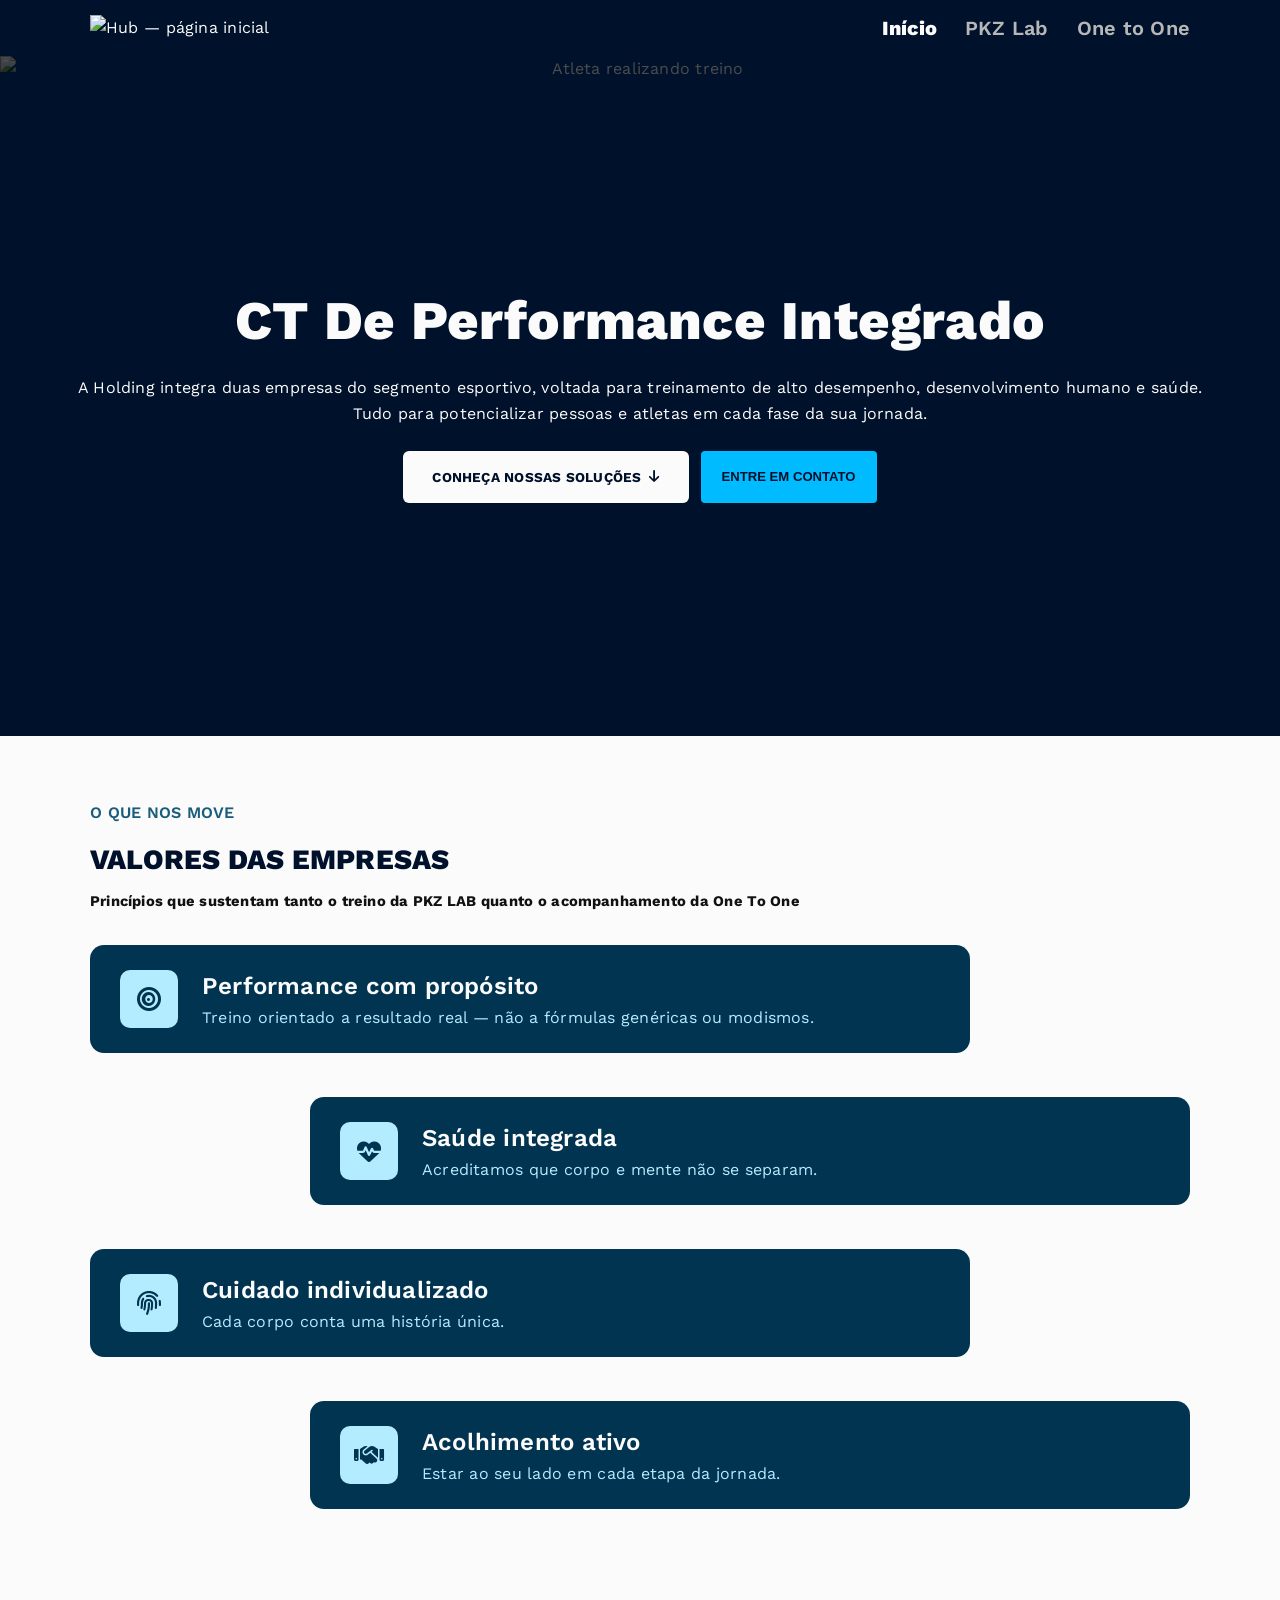
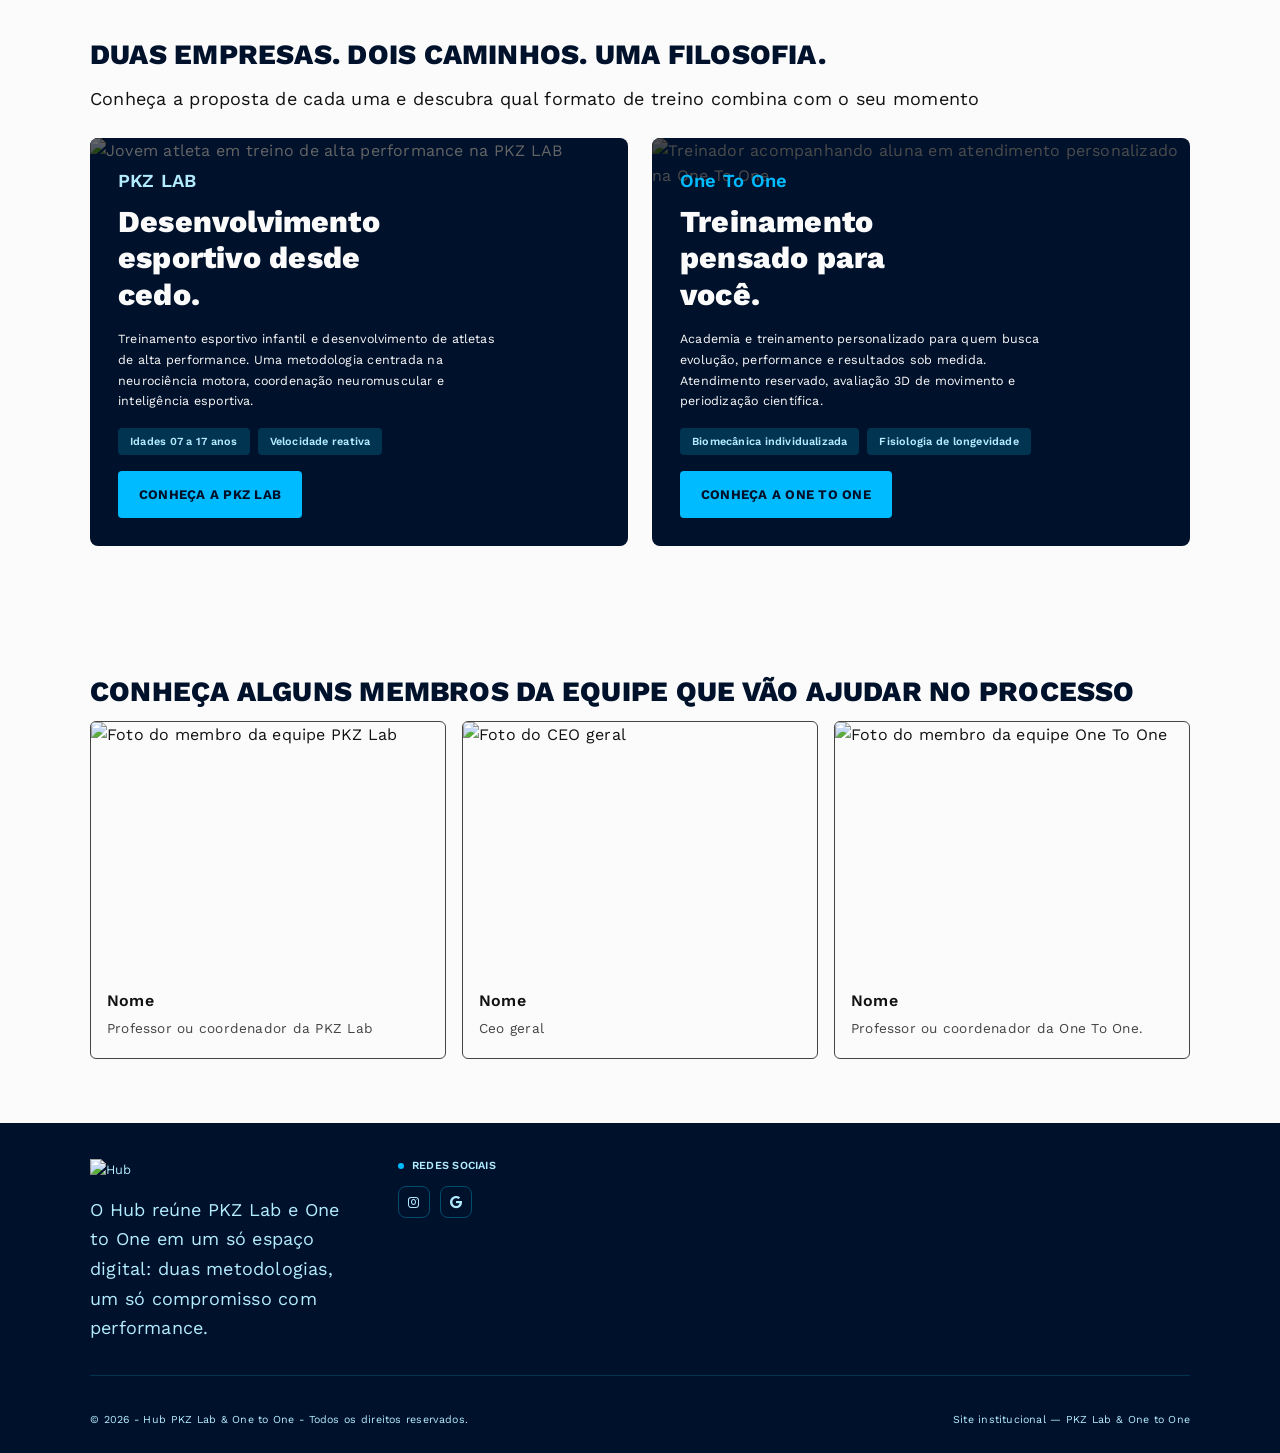
==== index.html @ b236aa1d "feat: adiciona animação nos cards do index.html" ====
<!doctype html>
<html lang="pt-BR">
  <head>
    <meta charset="UTF-8" />
    <meta name="viewport" content="width=device-width, initial-scale=1.0" />
    <title>Inicio | Hub PKZ Lab e One To One</title>
    <link
      rel="stylesheet"
      href="https://cdnjs.cloudflare.com/ajax/libs/font-awesome/6.5.1/css/all.min.css"
      crossorigin="anonymous"
      referrerpolicy="no-referrer"
    />
    <link rel="preconnect" href="https://fonts.googleapis.com" />
    <link rel="preconnect" href="https://fonts.gstatic.com" crossorigin />
    <link
      href="https://fonts.googleapis.com/css2?family=DM+Sans:wght@400;500;700&family=Oswald:wght@500&family=Work+Sans:wght@400;500;600;800&display=swap"
      rel="stylesheet"
    />
    <link rel="stylesheet" href="styles.css" />
    <script src="script.js" defer></script>
  </head>
  <body>
    <!-- Header da página inicial -->
    <header class="header__hub">
      <a href="index.html" class="header__logo">
        <img src="https://placehold.co/140x40" alt="Hub — página inicial" />
      </a>
      <nav aria-label="Principal">
        <ul class="menu">
          <li><a href="index.html" aria-current="page">Início</a></li>
          <li><a href="pkz-lab.html">PKZ Lab</a></li>
          <li><a href="one-to-one.html">One to One</a></li>
        </ul>
      </nav>
    </header>

    <!-- Main -->

    <main>
      <!-- Hero section -->

      <section id="hero" class="hero" aria-labelledby="titulo-hero">
        <img
          class="hero__imagem"
          src="https://placehold.co/1465x640"
          alt="Atleta realizando treino"
        />

        <div class="hero__conteudo">
          <h1 id="titulo-hero">CT de Performance Integrado</h1>
          <p class="hero__texto">
            A Holding integra duas empresas do segmento esportivo, voltada para
            treinamento de alto desempenho, desenvolvimento humano e saúde.
            <br />
            Tudo para potencializar pessoas e atletas em cada fase da sua
            jornada.
          </p>

          <p class="hero__acoes">
            <a href="#empresas" class="btn btn--primario"
              >Conheça nossas soluções
              <i class="fa fa-arrow-down" aria-hidden="true"></i
            ></a>
            <button
              type="button"
              class="btn btn--ciano"
              data-modal-abrir="modal-escolha-empresa"
              aria-haspopup="dialog"
            >
              Entre em contato
            </button>
          </p>
        </div>
      </section>

      <!-- Seção valores -->

      <section class="secao valores" aria-labelledby="titulo-valores">
        <div class="cabecalho">
          <span class="kicker">O que nos move</span>
          <div>
            <h2 id="titulo-valores">Valores das empresas</h2>
            <p class="secao__texto">
              Princípios que sustentam tanto o treino da PKZ LAB quanto o
              acompanhamento da One To One
            </p>
          </div>
        </div>
        <ul class="valores__lista">
          <li>
            <article class="card-caracteristica valor--esquerda">
              <div class="descricao-caracteristica">
                <h3>Performance com propósito</h3>
                <span>
                  Treino orientado a resultado real — não a fórmulas genéricas
                  ou modismos.
                </span>
              </div>
              <div
                class="conteiner-img-icone-caracteristica"
                aria-hidden="true"
              >
                <i class="fa fa-bullseye" aria-hidden="true"></i>
              </div>
            </article>
          </li>
          <li>
            <article class="card-caracteristica valor--direita">
              <div class="descricao-caracteristica">
                <h3>Saúde integrada</h3>
                <span>Acreditamos que corpo e mente não se separam.</span>
              </div>
              <div
                class="conteiner-img-icone-caracteristica"
                aria-hidden="true"
              >
                <i class="fa fa-heartbeat" aria-hidden="true"></i>
              </div>
            </article>
          </li>
          <li>
            <article class="card-caracteristica valor--esquerda">
              <div class="descricao-caracteristica">
                <h3>Cuidado individualizado</h3>
                <span>Cada corpo conta uma história única.</span>
              </div>
              <div
                class="conteiner-img-icone-caracteristica"
                aria-hidden="true"
              >
                <i class="fas fa-fingerprint" aria-hidden="true"></i>
              </div>
            </article>
          </li>
          <li>
            <article class="card-caracteristica valor--direita">
              <div class="descricao-caracteristica">
                <h3>Acolhimento ativo</h3>
                <span>Estar ao seu lado em cada etapa da jornada.</span>
              </div>
              <div
                class="conteiner-img-icone-caracteristica"
                aria-hidden="true"
              >
                <i class="fas fa-handshake" aria-hidden="true"></i>
              </div>
            </article>
          </li>
        </ul>
      </section>

      <!-- Section com os cards das empresas -->

      <section
        id="empresas"
        class="secao empresas"
        aria-labelledby="titulo-empresas"
      >
        <div class="secao__cabecalho empresas__cabecalho">
          <h2 id="titulo-empresas">
            Duas empresas. Dois caminhos. Uma filosofia.
          </h2>
          <p>
            Conheça a proposta de cada uma e descubra qual formato de treino
            combina com o seu momento
          </p>
        </div>

        <article class="empresa empresa--pkz" aria-labelledby="titulo-pkz">
          <img
            class="empresa__imagem"
            src="https://placehold.co/560x400"
            alt="Jovem atleta em treino de alta performance na PKZ LAB"
          />
          <div class="empresa__conteudo">
            <div class="empresa__titulo">
              <p class="empresa__marca">PKZ LAB</p>
              <h3 id="titulo-pkz">Desenvolvimento esportivo desde cedo.</h3>
            </div>
            <p class="empresa__descricao">
              Treinamento esportivo infantil e desenvolvimento de atletas de
              alta performance. Uma metodologia centrada na neurociência motora,
              coordenação neuromuscular e inteligência esportiva.
            </p>
            <ul class="tags" aria-label="Destaques da PKZ LAB">
              <li>Idades 07 a 17 anos</li>
              <li>Velocidade reativa</li>
            </ul>
            <a href="pkz-lab.html" class="btn btn--ciano">Conheça a PKZ LAB</a>
          </div>
        </article>

        <article class="empresa empresa--one" aria-labelledby="titulo-one">
          <img
            class="empresa__imagem"
            src="https://placehold.co/560x400"
            alt="Treinador acompanhando aluna em atendimento personalizado na One To One"
          />
          <div class="empresa__conteudo">
            <div class="empresa__titulo">
              <p class="empresa__marca">One To One</p>
              <h3 id="titulo-one">Treinamento pensado para você.</h3>
            </div>
            <p class="empresa__descricao">
              Academia e treinamento personalizado para quem busca evolução,
              performance e resultados sob medida. Atendimento reservado,
              avaliação 3D de movimento e periodização científica.
            </p>
            <ul class="tags" aria-label="Destaques da One To One">
              <li>Biomecânica individualizada</li>
              <li>Fisiologia de longevidade</li>
            </ul>
            <a href="one-to-one.html" class="btn btn--ciano"
              >Conheça a One To One</a
            >
          </div>
        </article>
      </section>

      <!-- Section com as fotos e pequenas informações sobre a equipe -->

      <section class="secao equipe" aria-labelledby="titulo-equipe">
        <div class="secao__cabecalho">
          <h2 id="titulo-equipe">
            Conheça alguns membros da equipe que vão ajudar no processo
          </h2>
        </div>

        <ul class="equipe__lista">
          <li>
            <article class="membro">
              <figure>
                <img
                  src="https://placehold.co/300x400"
                  alt="Foto do membro da equipe PKZ Lab"
                />
              </figure>
              <h3>Nome</h3>
              <p>Professor ou coordenador da PKZ Lab</p>
            </article>
          </li>
          <li>
            <article class="membro">
              <figure>
                <img
                  src="https://placehold.co/300x400"
                  alt="Foto do CEO geral"
                />
              </figure>
              <h3>Nome</h3>
              <p>Ceo geral</p>
            </article>
          </li>
          <li>
            <article class="membro">
              <figure>
                <img
                  src="https://placehold.co/300x400"
                  alt="Foto do membro da equipe One To One"
                />
              </figure>
              <h3>Nome</h3>
              <p>Professor ou coordenador da One To One.</p>
            </article>
          </li>
        </ul>
      </section>
    </main>

    <!-- Footer -->

    <footer class="footer">
      <section class="footer__marca">
        <img src="https://placehold.co/80x28" alt="Hub" />
        <p>
          O Hub reúne PKZ Lab e One to One em um só espaço digital: duas
          metodologias, um só compromisso com performance.
        </p>
      </section>

      <section class="footer__redes" aria-labelledby="titulo-redes">
        <h2 id="titulo-redes">Redes sociais</h2>
        <ul>
          <li>
            <a
              href="https://instagram.com/"
              target="_blank"
              rel="noopener noreferrer"
              class="btn-rede"
            >
              <i class="fa-brands fa-instagram"> </i>
            </a>
          </li>
          <li>
            <a href="mailto:contato@exemplo.com" class="btn-rede">
              <i class="fa-brands fa-google"> </i>
            </a>
          </li>
        </ul>
      </section>

      <hr class="footer__linha" />

      <p class="footer__copy">
        <small
          >&copy; 2026 - Hub PKZ Lab &amp; One to One - Todos os direitos
          reservados.</small
        >
      </p>
      <p class="footer__tag">
        <small>Site institucional — PKZ Lab &amp; One to One</small>
      </p>
    </footer>
    <!-- Modal das empresas -->
    <dialog
      id="modal-escolha-empresa"
      class="modal modal--escolha-empresa"
      aria-labelledby="modal-escolha-empresa-titulo"
    >
      <div class="modal__caixa">
        <button
          type="button"
          class="modal__fechar"
          aria-label="Fechar"
          data-modal-fechar
        >
          <i class="fa fa-xmark" aria-hidden="true"></i>
        </button>

        <div class="modal__cabecalho">
          <h2 id="modal-escolha-empresa-titulo">Com quem você quer falar?</h2>
          <p>Escolha a empresa para continuar o atendimento.</p>
        </div>

        <ul class="escolha-empresa">
          <li>
            <a
              class="escolha-empresa__card escolha-empresa__card--pkz"
              href="contato-pkz.html"
            >
              <h3 class="escolha-empresa__nome">PKZ LAB</h3>
              <p class="escolha-empresa__descricao">
                Treinamento esportivo infantil e de atletas de alta performance.
              </p>
              <span class="escolha-empresa__cta">
                Falar com a PKZ LAB
                <i class="fa fa-arrow-right" aria-hidden="true"></i>
              </span>
            </a>
          </li>

          <li>
            <a
              class="escolha-empresa__card escolha-empresa__card--one"
              href="contato-one-to-one.html"
            >
              <h3 class="escolha-empresa__nome">One To One</h3>
              <p class="escolha-empresa__descricao">
                Treinamento personalizado, com atendimento reservado e sob
                medida.
              </p>
              <span class="escolha-empresa__cta">
                Falar com a One To One
                <i class="fa fa-arrow-right" aria-hidden="true"></i>
              </span>
            </a>
          </li>
        </ul>
      </div>
    </dialog>
  </body>
</html>
---- styles.css ----
/* CSS Global */
* {
  margin: 0;
  padding: 0;
  box-sizing: border-box;
}

:root {
  --cor-azul-100: #b3ecff;
  --cor-azul-500: #00bbff;
  --cor-azul-700: #014b6e;
  --cor-azul-800: #013451;
  --cor-azul-900: #00112b;
  --cor-cinza-100: #fbfbfb;
}

html,
body {
  min-height: 100vh;
  background-color: var(--cor-cinza-100);
}

body {
  font-family: "Work Sans", sans-serif;
  color: #111;
  line-height: 1.6;
  letter-spacing: 0.012em;
  word-spacing: 0.016em;
}

main {
  flex: 1;
}
/* Tipografia Responsiva */

h1 {
  font-size: clamp(2rem, 1rem + 3vw, 3.5rem);
  font-weight: 800;
  line-height: 1.15;
}

h2 {
  font-size: clamp(1.5rem, 0.75rem + 2vw, 2.25rem);
  font-weight: 700;
  line-height: 1.25;
}

h3 {
  font-size: clamp(1.25rem, 0.8rem + 1.2vw, 1.5rem);
  font-weight: 600;
}

p {
  font-size: clamp(1rem, 0.85rem + 0.5vw, 1.125rem);
  line-height: 1.65;
}

span {
  font-size: clamp(0.875rem, 0.75rem + 0.5vw, 1rem);
}

ul {
  list-style: none;
}

img {
  display: block;
  max-width: 100%;
}

a {
  color: inherit;
  text-decoration: none;
}

header {
  background-color: var(--cor-cinza-100);
  position: sticky;
  top: 0;
  z-index: 10;
  display: flex;
  justify-content: space-between;
  align-items: center;
  padding: 24px 64px;
}

header ul {
  display: flex;
  justify-content: space-between;
  gap: 1rem;
}

li {
  list-style: none;
  text-decoration: none;
}

header a {
  text-decoration: none;
  color: var(--cor-cinza-100);
}

.footer {
  display: flex;
  flex-wrap: wrap;
  justify-content: space-between;
  gap: 32px 48px;
  padding-top: 36px;
  padding-bottom: 24px;
  background: var(--cor-azul-900);
  color: var(--cor-azul-100);
  font-size: 0.8rem;
}

.footer__marca {
  width: 260px;
  line-height: 1.7;
}

.footer__marca img {
  margin-bottom: 14px;
}

.footer__redes {
  flex: 1;
}

.footer__redes h2 {
  margin-bottom: 14px;
  font-weight: 600;
  font-size: 0.68rem;
  text-transform: uppercase;
}

.footer__redes h2::before {
  content: "";
  display: inline-block;
  width: 6px;
  height: 6px;
  border-radius: 50%;
  background-color: var(--cor-azul-500);
  margin-right: 8px;
  vertical-align: middle;
}

.footer__redes ul {
  display: flex;
  gap: 10px;
}

.btn-rede {
  display: flex;
  align-items: center;
  justify-content: center;
  width: 32px;
  height: 32px;
  border: 1px solid var(--cor-azul-700);
  border-radius: 8px;
  color: var(--cor-azul-100);
  transition: all 0.3s ease-in-out;
}

.btn-rede:hover {
  color: var(--cor-cinza-100);
  background-color: rgba(255, 255, 255, 0.1);
}

.footer__linha {
  width: 100%;
  border: 0;
  border-top: 1px solid var(--cor-azul-800);
}

.footer__copy,
.footer__tag {
  font-size: 0.8rem;
}

/*------------------------------------------
Index.html
--------------------------------------------*/

.secao,
.header__hub,
.footer {
  padding-left: max(64px, calc((100% - 1100px) / 2));
  padding-right: max(64px, calc((100% - 1100px) / 2));
}

.secao {
  padding-top: 64px;
  padding-bottom: 64px;
}

.btn {
  display: inline-flex;
  align-items: center;
  align-content: center;
  gap: 8px;
  padding: 14px 28px;
  border: 1px solid transparent;
  border-radius: 6px;
  font-weight: 700;
  font-size: 0.85rem;
  text-transform: uppercase;
}

.btn:hover {
  opacity: 0.85;
}

.btn--primario {
  background: var(--cor-cinza-100);
  color: var(--cor-azul-900);
}

.btn--contorno {
  padding: 13px 20px;
  border-color: var(--cor-azul-700);
  background: var(--cor-azul-800);
  color: var(--cor-azul-100);
  font-size: 0.7rem;
}

.btn--ciano {
  padding: 12px 20px;
  border-radius: 4px;
  background: var(--cor-azul-500);
  color: var(--cor-azul-900);
  font-size: 0.82rem;
}

.header__hub {
  padding-top: 12px;
  padding-bottom: 12px;
  background: var(--cor-azul-900);
  color: var(--cor-cinza-100);
}

.menu {
  gap: 28px;
}

.menu a {
  font-weight: 600;
  font-size: 1.25rem;
  color: #b7b7b7;
}

.menu a:hover,
.menu a[aria-current="page"] {
  color: var(--cor-cinza-100);
}

.menu a[aria-current="page"] {
  font-weight: 800;
}

.hero {
  position: relative;
  display: flex;
  align-items: center;
  justify-content: center;
  min-height: 680px;
  padding: 64px 24px;
  background: var(--cor-azul-900);
  color: var(--cor-cinza-100);
  text-align: center;
}

.hero__imagem {
  position: absolute;
  top: 0;
  left: 0;
  width: 100%;
  height: 100%;
  object-fit: cover;
  filter: brightness(0.3);
}

.hero__conteudo {
  position: relative;
  display: flex;
  flex-direction: column;
  align-items: center;
  gap: 24px;
}

.hero__conteudo h1 {
  text-transform: capitalize;
}

.hero__texto {
  font-size: 1rem;
  line-height: 1.6;
}

.hero__acoes {
  display: flex;
  flex-wrap: wrap;
  justify-content: center;
  gap: 12px;
}

.secao__eyebrow {
  margin-bottom: 8px;
  font-weight: 700;
  font-size: 0.85rem;
  text-transform: uppercase;
  color: var(--cor-azul-700);
}

.secao h2 {
  margin-bottom: 12px;
  font-weight: 800;
  font-size: 1.75rem;
  line-height: 1.25;
  text-transform: uppercase;
  color: var(--cor-azul-900);
}

.secao__texto {
  font-weight: 700;
  font-size: 0.92rem;
  margin-bottom: 2rem;
}

.valores__lista {
  display: flex;
  flex-direction: column;
  gap: 44px;
}

.valores__lista article {
  width: 80%;
  background: var(--cor-azul-800);
  color: var(--cor-cinza-100);
}

.valores {
  overflow-x: clip; /* evita rolagem horizontal enquanto os cards estão deslocados */
}

.valores__lista .card-caracteristica {
  transition:
    opacity 1.4s ease,
    transform 1.4s ease;
}

.valor--direita {
  margin-left: auto;
}

/* Estado inicial, adicionado pelo JS. Por padrão vem da esquerda */
.valor--oculto {
  opacity: 0;
  transform: translateX(-6rem);
}

/* Os cards da direita vêm da direita */
.valor--direita.valor--oculto {
  transform: translateX(6rem);
}

@media (prefers-reduced-motion: reduce) {
  .valores__lista .card-caracteristica {
    transition: none;
  }

  .valor--oculto,
  .valor--direita.valor--oculto {
    opacity: 1;
    transform: none;
  }
}

.empresas {
  display: grid;
  grid-template-columns: 1fr 1fr;
  gap: 24px;
}

.empresas__cabecalho {
  grid-column: 1 / 3;
  margin-bottom: 0;
}

.empresa {
  position: relative;
  display: flex;
  min-height: 380px;
  padding: 28px;
  border-radius: 8px;
  overflow: hidden;
  background: var(--cor-azul-900);
  color: var(--cor-cinza-100);
}

.empresa__imagem {
  position: absolute;
  top: 0;
  left: 0;
  width: 100%;
  height: 100%;
  object-fit: cover;
}

.empresa--pkz .empresa__imagem {
  filter: brightness(0.4);
}

.empresa--one .empresa__imagem {
  filter: brightness(0.3);
}

.empresa__conteudo {
  position: relative;
  display: flex;
  flex-direction: column;
  align-items: flex-start;
  gap: 16px;
  flex: 1;
}

.empresa__marca {
  margin-bottom: 8px;
  font-weight: 600;
  font-size: 1.15rem;
  color: var(--cor-azul-100);
}

.empresa--one .empresa__marca {
  color: var(--cor-azul-500);
}

.empresa h3 {
  max-width: 14ch;
  font-weight: 800;
  font-size: 1.9rem;
  line-height: 1.2;
}

.empresa__descricao {
  max-width: 48ch;
  margin-top: auto;
  font-size: 0.78rem;
  line-height: 1.65;
}

.tags {
  display: flex;
  flex-wrap: wrap;
  gap: 8px;
}

.tags li {
  padding: 5px 12px;
  border-radius: 4px;
  background: var(--cor-azul-800);
  font-weight: 600;
  font-size: 0.68rem;
  color: var(--cor-azul-100);
}

.equipe__lista {
  display: grid;
  grid-template-columns: 1fr 1fr 1fr;
  gap: 16px;
}

.membro {
  height: 100%;
  overflow: hidden;
  border: 1px solid #444;
  border-radius: 6px;
}

.membro img {
  width: 100%;
  aspect-ratio: 10 / 7;
  object-fit: cover;
}

.membro h3 {
  padding: 18px 16px 4px;
  font-size: 1rem;
}

.membro p {
  padding: 0 16px 18px;
  font-size: 0.85rem;
  color: #444;
}

/* Modal */

.modal {
  /* Centralização: o reset global (margin: 0) quebra o margin: auto nativo do dialog */
  position: fixed;
  inset: 0;
  margin: auto;

  width: min(720px, calc(100% - 2rem));
  max-height: calc(100dvh - 2rem);
  padding: 0;
  border: 0;
  border-radius: 16px;
  overflow-y: auto;
  background: var(--cor-cinza-100);
  color: #111;
}

.modal::backdrop {
  background: rgb(0 0 0 / 0.6);
  backdrop-filter: blur(2px);
}

.modal__caixa {
  position: relative;
  isolation: isolate;
  padding: 2rem;
}

.modal__fechar {
  position: absolute;
  z-index: 10;
  top: 1rem;
  right: 1rem;
  display: grid;
  place-items: center;
  width: 3rem;
  height: 3rem;
  border: 0;
  border-radius: 50%;
  background: #f0f0f0;
  color: #111;
  font-size: 1.5rem;
  cursor: pointer;
  transition: background-color 0.2s;
}

.modal__fechar:hover {
  background: #e0e0e0;
}

.modal__fechar:focus-visible {
  outline: 3px solid #00b8d4;
  outline-offset: 2px;
}

.modal__cabecalho {
  margin-bottom: 1.5rem;
  padding-right: 3.5rem;
}

.modal__cabecalho p {
  margin-top: 0.5rem;
}

body:has(dialog.modal[open]) {
  overflow: hidden;
}

/*
  MODAL: ESCOLHA DE EMPRESA 
 */

.modal--escolha-empresa {
  width: min(760px, calc(100% - 2rem));
  text-align: center;
}

.escolha-empresa {
  display: grid;
  grid-template-columns: repeat(2, 1fr);
  gap: 1rem;
  margin: 0;
  padding: 0;
  list-style: none;
}

.escolha-empresa__card {
  --escolha-empresa-cor: #00b8d4;

  display: flex;
  flex-direction: column;
  gap: 0.75rem;
  height: 100%;
  padding: 1.5rem;
  border: 2px solid #e5e5e5;
  border-radius: 12px;
  color: inherit;
  text-decoration: none;
  transition:
    border-color 0.2s,
    transform 0.2s;
}

.escolha-empresa__card:hover,
.escolha-empresa__card:focus-visible {
  border-color: var(--escolha-empresa-cor);
  transform: translateY(-2px);
}

.escolha-empresa__card--pkz {
  --escolha-empresa-cor: var(--cor-azul-800);
}

.escolha-empresa__card--one {
  --escolha-empresa-cor: var(--cor-azul-700);
}

.escolha-empresa__cta {
  margin-top: auto;
  font-weight: 600;
  color: var(--escolha-empresa-cor);
}

@media (max-width: 600px) {
  .escolha-empresa {
    grid-template-columns: 1fr;
  }
}

/*===============================================
PKZ Lab 
================================================*/
.pkz-corpo header {
  background-color: var(--cor-azul-700);
}

.pkz-hero {
  padding-left: max(64px, calc((100% - 1100px) / 2));
  padding-right: max(64px, calc((100% - 1100px) / 2));
  background-image: url("https://placehold.co/1920x1080");
  background-size: cover;
  background-position: center;
  background-repeat: no-repeat;
  color: var(--cor-cinza-100);
  display: flex;
  flex-direction: column;
  justify-content: center;
  align-items: center;
  text-align: center;
  gap: 40px;
  min-height: calc(100vh - 80px);
  margin-bottom: 64px;
}

.pkz-hero h1 {
  font-weight: 800;
  text-transform: uppercase;
  margin-bottom: 20px;
}

.pkz-hero .cabecalho span {
  color: var(--cor-azul-800);
  text-transform: lowercase;
}

/*PKZ - QUEM SOMOS NÓS*/
.pkz-sobre {
  padding-left: max(64px, calc((100% - 1100px) / 2));
  padding-right: max(64px, calc((100% - 1100px) / 2));
  display: flex;
  align-items: center;
  justify-content: space-between;
  gap: 32px;
  min-height: calc(100vh - 80px);
  margin-bottom: 64px;
}

.descricao-sobre {
  display: flex;
  flex-direction: column;
  gap: 24px;
  flex: 1; /*Toda parte de texto ocupa metade da seção Sobre Nós*/
}
.cabecalho {
  display: flex;
  flex-direction: column;
  gap: 16px;
}

.pkz-sobre .cabecalho h2 {
  color: var(--cor-azul-800);
}

.cabecalho span {
  color: var(--cor-azul-700);
  font-weight: 600;
  opacity: 0.9;
  text-transform: uppercase;
}
.p-sobre {
  display: flex;
  flex-direction: column;
  gap: 16px;
}

.conteiner-imagem-sobre {
  flex: 1;
  overflow: hidden;
  width: 100%;
}

.conteiner-imagem-sobre img {
  width: 100%;
  max-height: 45vh; /*mantem a proporção*/
  object-fit: cover;
}

/*PKZ caracteristicas*/

.pkz-caracteristicas {
  padding-left: max(64px, calc((100% - 1100px) / 2));
  padding-right: max(64px, calc((100% - 1100px) / 2));
  background-color: var(--cor-cinza-100);
  display: flex;
  flex-direction: column;
  gap: 48px;
  margin-bottom: 64px;
  align-items: center;
}

.pkz-caracteristicas .cabecalho {
  display: flex;
  flex-direction: column;
  gap: 12px;
}

.pkz-caracteristicas .cabecalho h2 {
  color: var(--cor-azul-800);
  text-wrap: balance;
}

.conteiner-cards-caracteristicas {
  display: flex;
  flex-direction: column;
  gap: 24px;
  width: 80%;
  max-width: 1100px;
  margin: 0 auto;
}

.card-caracteristica {
  width: 100%;
  border-radius: 14px;
  padding: 22px 30px;
  display: flex;
  align-items: center;
  gap: 24px;
  background-color: var(--cor-azul-800);
  color: var(--cor-cinza-100);
}

.descricao-caracteristica {
  display: flex;
  flex-direction: column;
}

.descricao-caracteristica h3 {
  color: var(--cor-cinza-100);
}

.descricao-caracteristica span {
  color: var(--cor-azul-100);
}

.conteiner-img-icone-caracteristica {
  background-color: var(--cor-azul-100);
  color: var(--cor-azul-800);
  order: -1;
  display: flex;
  align-items: center;
  justify-content: center;
  flex-shrink: 0;
  width: 58px;
  height: 58px;
  border-radius: 10px;
  font-size: 1.5rem;
}

/*Seção Planos*/

.pkz-planos {
  padding-left: max(64px, calc((100% - 1100px) / 2));
  padding-right: max(64px, calc((100% - 1100px) / 2));
  padding-bottom: 64px;
  padding-top: 64px;
  width: 100%;
  display: flex;
  flex-direction: column;
  align-items: center;
  justify-content: space-around;
  background-color: var(--cor-azul-800);
  color: var(--cor-cinza-100);
  gap: 32px;
}

.cabecalho-secao-planos {
  display: flex;
  flex-direction: column;
  gap: 12px;
  text-align: center;
}

.cabecalho-secao-planos h2 {
  text-transform: uppercase;
  color: var(--cor-cinza-100);
}
.cabecalho-secao-planos span {
  color: var(--cor-azul-100);
  opacity: 0.9;
}

.conteiner-planos-cards {
  width: 100%;
  max-width: 1100px;
  display: grid;
  grid-template-columns: repeat(auto-fit, minmax(310px, 1fr));
  gap: 32px;
}

.card-plano {
  display: flex;
  flex-direction: column;
  justify-content: space-between;
  gap: 16px;
  border: 1.5px solid var(--cor-cinza-100);
  background-color: var(--cor-azul-700);
  border-radius: 16px;
  padding: 24px 24px;
  transition: 0.3s ease-in;
}

.cabecalho-card-plano {
  display: flex;
  flex-direction: column;
  gap: 8px;
}

.card-plano:hover {
  transform: scale(1.05);
  box-shadow: 0px 10px 20px rgba(0, 0, 0, 0.2);
}
.card-plano h2 {
  color: var(--cor-cinza-100);
  letter-spacing: 0.15px;
}
.card-plano span {
  opacity: 0.9;
  color: var(--cor-azul-100);
}

.card-plano p,
.card-plano li {
  color: #e2e8f0;
  font-size: clamp(0.9rem, 0.8rem + 0.5vw, 1rem);
  line-height: 1.6;
}

.card-plano ul {
  list-style: none;
  display: flex;
  flex-direction: column;
  gap: 14px;
}

.card-plano li {
  display: flex;
  align-items: flex-start;
  gap: 10px;
}

.card-plano li i {
  color: var(--cor-azul-500);
  margin-top: 4px;
  font-size: 0.85rem;
  flex-shrink: 0;
}

.btn-agendamento {
  text-decoration: none;
  display: inline-block;
  text-align: center;
  color: var(--cor-azul-700);
  border: 1px solid var(--cor-azul-800);
  background-color: var(--cor-cinza-100);
  border-radius: 8px;
  padding: 10px 24px;
  font-weight: 600;
  letter-spacing: 0.5;
  transition: all 0.3s ease;
}

.btn-agendamento:hover {
  background-color: transparent;
  border-color: var(--cor-cinza-100);
}

/*Seção opinião*/
.secao {
  padding-left: max(64px, calc((100% - 1100px) / 2));
  padding-right: max(64px, calc((100% - 1100px) / 2));
  padding-bottom: 64px;
}

#pkz-opiniao {
  background-color: var(--cor-azul-800);
}

#pkz-localizacao {
  background-color: var(--cor-azul-800);
  margin-bottom: 64px;
  padding-bottom: 64px;
  padding-top: 64px;
}
#secao-pkz h2 {
  color: var(--cor-azul-800);
}

#cta-pkz {
  background-color: var(--cor-azul-800);
}

.localizacao__mapa iframe {
  width: 100%;
  height: 350px;
  border-radius: 8px;
  border: none;
}

#footer-pkz {
  background-color: var(--cor-azul-700);
}

/*------------------------------------------------
One To One
------------------------------------------------*/
.hero__eyebrow {
  font-weight: 700;
  font-size: 0.75rem;
  letter-spacing: 2px;
  text-transform: uppercase;
  color: var(--cor-azul-500);
}

.secao__eyebrow--claro {
  color: var(--cor-azul-100);
}

.membro h3:last-child {
  padding-bottom: 18px;
}

.hero__wordmark {
  position: absolute;
  top: 50%;
  right: 5%;
  transform: translateY(-50%);
  max-width: none;
  font-weight: 800;
  font-size: 9rem;
  line-height: 0.85;
  color: transparent;
  -webkit-text-stroke: 2px rgba(255, 255, 255, 0.15);
  text-transform: uppercase;
  pointer-events: none;
}

.hero__wordmark small {
  display: block;
  font-size: 1.2rem;
  letter-spacing: 4px;
  -webkit-text-stroke: 1px rgba(255, 255, 255, 0.15);
}

.carrossel {
  position: relative;
  display: flex;
  align-items: center;
  justify-content: center;
  gap: 24px;
}

.carrossel__seta {
  flex-shrink: 0;
  display: flex;
  align-items: center;
  justify-content: center;
  width: 40px;
  height: 40px;
  border: none;
  border-radius: 50%;
  background: transparent;
  color: var(--cor-cinza-100);
  font-size: 1.25rem;
  cursor: pointer;
}

.carrossel__seta:hover {
  background: rgba(255, 255, 255, 0.1);
}

.carrossel__seta--escuro {
  color: var(--cor-azul-900);
}

.carrossel__slides {
  display: flex;
  width: 100%;
  max-width: 820px;
  overflow: hidden;
}

.carrossel__slides > li {
  flex-shrink: 0;
  width: 100%;
  display: none;
}

.carrossel__slides > li[aria-current="true"] {
  display: block;
}

.carrossel__dots {
  display: flex;
  justify-content: center;
  gap: 8px;
  margin-top: 24px;
}

.carrossel__dots button {
  width: 8px;
  height: 8px;
  border: none;
  border-radius: 4px;
  background: rgba(255, 255, 255, 0.3);
  cursor: pointer;
}

.carrossel__dots button[aria-current="true"] {
  width: 24px;
  background: var(--cor-cinza-100);
}

.planos-one {
  padding: 64px max(24px, calc((100% - 1100px) / 2));
  background: var(--cor-azul-900);
  color: var(--cor-cinza-100);
  text-align: center;
}

.planos-one h2 {
  margin-bottom: 40px;
  font-weight: 800;
  font-size: 1.75rem;
}

.plano-card article {
  display: grid;
  grid-template-columns: 1fr 1fr;
  position: relative;
  border-radius: 16px;
  overflow: hidden;
  text-align: left;
  color: var(--cor-azul-900);
}

.plano-card__imagem {
  width: 100%;
  height: 100%;
  object-fit: cover;
}

.plano-card__badge {
  position: absolute;
  top: 20px;
  left: 20px;
  padding: 6px 14px;
  border-radius: 20px;
  background: var(--cor-azul-900);
  color: var(--cor-cinza-100);
  font-weight: 700;
  font-size: 0.8rem;
}

.plano-card__detalhes {
  display: flex;
  flex-direction: column;
  gap: 16px;
  padding: 32px;
  background: var(--cor-azul-100);
}

.plano-card__detalhes h3 {
  font-weight: 700;
  font-size: 1rem;
  line-height: 1.4;
}

.plano-card__detalhes dl > div {
  padding-bottom: 12px;
  border-bottom: 1px solid var(--cor-azul-500);
}

.plano-card__detalhes dl > div:last-of-type {
  border-bottom: none;
  padding-bottom: 0;
}

.plano-card__detalhes dt {
  margin-bottom: 4px;
  font-weight: 700;
  font-size: 0.95rem;
}

.plano-card__detalhes dd {
  font-size: 0.85rem;
}

.plano-card__cta {
  display: block;
  margin-top: auto;
  padding: 12px;
  border-radius: 8px;
  background: var(--cor-azul-900);
  color: var(--cor-cinza-100);
  text-align: center;
  font-weight: 700;
  font-size: 0.85rem;
}

.plano-card__cta:hover {
  opacity: 0.85;
}

.opinioes__lista {
  display: grid;
  grid-template-columns: repeat(2, 1fr);
  gap: 24px;
  margin-top: 40px;
}

.opiniao-card article {
  display: flex;
  flex-direction: column;
  gap: 24px;
  height: 100%;
  padding: 28px;
  border-radius: 16px;
  background: var(--cor-azul-900);
  color: var(--cor-cinza-100);
  text-align: left;
}

.opiniao-card blockquote p {
  font-size: 0.95rem;
  line-height: 1.6;
}

.opiniao-card footer {
  display: flex;
  align-items: center;
  gap: 12px;
  margin-top: auto;
}

.opiniao-card footer img {
  width: 40px;
  height: 40px;
  border-radius: 50%;
  background: var(--cor-azul-700);
}

.opiniao-card footer p {
  font-size: 0.8rem;
  color: var(--cor-azul-100);
}

.carrossel__setas-inline {
  display: none;
  justify-content: center;
  gap: 16px;
  margin-top: 24px;
}

@media (max-width: 720px) {
  .opinioes__lista {
    grid-template-columns: 1fr;
  }

  .carrossel__setas-inline {
    display: flex;
  }
}

.localizacao {
  display: grid;
  grid-template-columns: 1fr 1fr;
  gap: 48px;
  align-items: center;
  padding-left: max(64px, calc((100% - 1100px) / 2));
  padding-right: max(64px, calc((100% - 1100px) / 2));
  background: var(--cor-azul-900);
  color: var(--cor-cinza-100);
}

.localizacao__info {
  display: flex;
  flex-direction: column;
  align-items: flex-start;
  gap: 16px;
}

.localizacao__dados {
  display: flex;
  flex-direction: column;
  gap: 16px;
}

.localizacao__dados dt {
  display: flex;
  align-items: center;
  gap: 10px;
  margin-bottom: 4px;
  font-weight: 700;
  font-size: 0.9rem;
}

.localizacao__dados dd {
  font-size: 0.8rem;
  color: var(--cor-azul-100);
}

.localizacao__mapa img {
  width: 100%;
  border-radius: 12px;
}

.localizacao__mapa figcaption {
  margin-top: 8px;
  font-size: 0.7rem;
  color: var(--cor-azul-100);
  text-align: right;
}

.cta-one {
  margin: 0 max(24px, calc((100% - 1100px) / 2)) 64px;
  padding: 56px 24px;
  border-radius: 24px;
  background: var(--cor-azul-800);
  color: var(--cor-cinza-100);
  text-align: center;
  display: flex;
  flex-direction: column;
  align-items: center;
  gap: 16px;
}

.cta-one h2 {
  max-width: 24ch;
  font-weight: 800;
  font-size: 2rem;
}

.cta-one h2 span {
  color: var(--cor-azul-500);
}

.cta-one p {
  max-width: 50ch;
  font-size: 0.85rem;
  opacity: 0.9;
}

/* Contato PKZ */
.footer-contato {
  background-color: var(--cor-azul-700);
  color: var(--cor-cinza-100);
}

.footer-topo {
  display: flex;
  gap: 32px;
}

/* Logo + texto */
.footer-hub {
  max-width: 200px;
  display: flex;
  flex-direction: column;
  gap: 24px;
}

.footer-logo {
  display: flex;
  align-items: center;
  gap: 8px;
  font-family: "Work Sans", sans-serif;
  font-size: 18px;
  font-weight: 700;
}

.footer-logo::before {
  content: "";
  width: 6px;
  height: 6px;
  border-radius: 50%;
  background-color: var(--cor-azul-500); /* bolinha azul antes do HUB */
}

.footer-hub p {
  font-size: 12px;
  line-height: 1.6;
}

/* Redes sociais */
.footer-redes h2 {
  font-size: 10px;
  font-weight: 600;
  text-transform: uppercase;
  letter-spacing: 2px;
  color: var(--cor-azul-100);
  margin-bottom: 12px;
}

.footer-redes ul {
  list-style: none;
  display: flex;
  gap: 8px;
}

.footer-redes a {
  display: flex;
  align-items: center;
  justify-content: center;
  width: 32px;
  height: 32px;
  border: 1px solid var(--cor-azul-100);
  border-radius: 6px;
  color: var(--cor-azul-100);
  font-size: 14px;
  text-decoration: none;
  transition: background-color 0.3s ease;
}

.footer-redes a:hover {
  background-color: rgba(255, 255, 255, 0.1);
}

/* Linha e parte de baixo */
.footer-site hr {
  border: none;
  border-top: 1px solid rgba(179, 236, 255, 0.5);
  margin-bottom: 16px;
}

.footer-base {
  display: flex;
  justify-content: space-between;
  gap: 16px;
  font-size: 11px;
}
/* Contato One To One */

/* Agendamento PKZ */

.pagina-pkz .header__hub {
  background: var(--cor-azul-700);
  box-shadow: 0 6px 10px rgba(0, 0, 0, 0.3);
}

.pagina-pkz .footer {
  background: var(--cor-azul-700);
}

.pagina-pkz .footer__linha {
  border-top-color: var(--cor-azul-100);
}

.pagina-pkz .btn-rede {
  border-color: var(--cor-azul-100);
  color: var(--cor-azul-500);
}

/* Agendamento One To One */
.pagina-one .header__hub {
  background: var(--cor-azul-800);
  box-shadow: 0 6px 10px rgba(0, 0, 0, 0.3);
}

.pagina-one .footer {
  background: var(--cor-azul-800);
}

.pagina-one .footer__linha {
  border-top-color: var(--cor-azul-100);
}

.pagina-one .btn-rede {
  border-color: var(--cor-azul-100);
  color: var(--cor-azul-500);
}

.header__acoes-exemplo {
  display: flex;
  align-items: center;
  gap: 40px;
}

.agendamento {
  display: grid;
  grid-template-columns: 1fr 1.2fr;
  align-items: center;
  gap: 64px;
}

.agendamento h1 {
  margin-bottom: 24px;
  font-weight: 800;
  font-size: 2.6rem;
  line-height: 1.1;
  color: #1b1b1b;
}

.agendamento__intro > p {
  max-width: 34ch;
  margin-bottom: 32px;
  color: #4d4d4d;
  line-height: 1.6;
}

.passos {
  display: flex;
  flex-direction: column;
  gap: 18px;
  list-style: none;
}

.passos li {
  display: flex;
  align-items: center;
  gap: 14px;
  font-size: 0.95rem;
}

.passos__numero {
  display: flex;
  align-items: center;
  justify-content: center;
  flex-shrink: 0;
  width: 32px;
  height: 32px;
  border-radius: 50%;
  background: var(--cor-azul-700);
  color: var(--cor-cinza-100);
  font-weight: 700;
  font-size: 0.8rem;
}
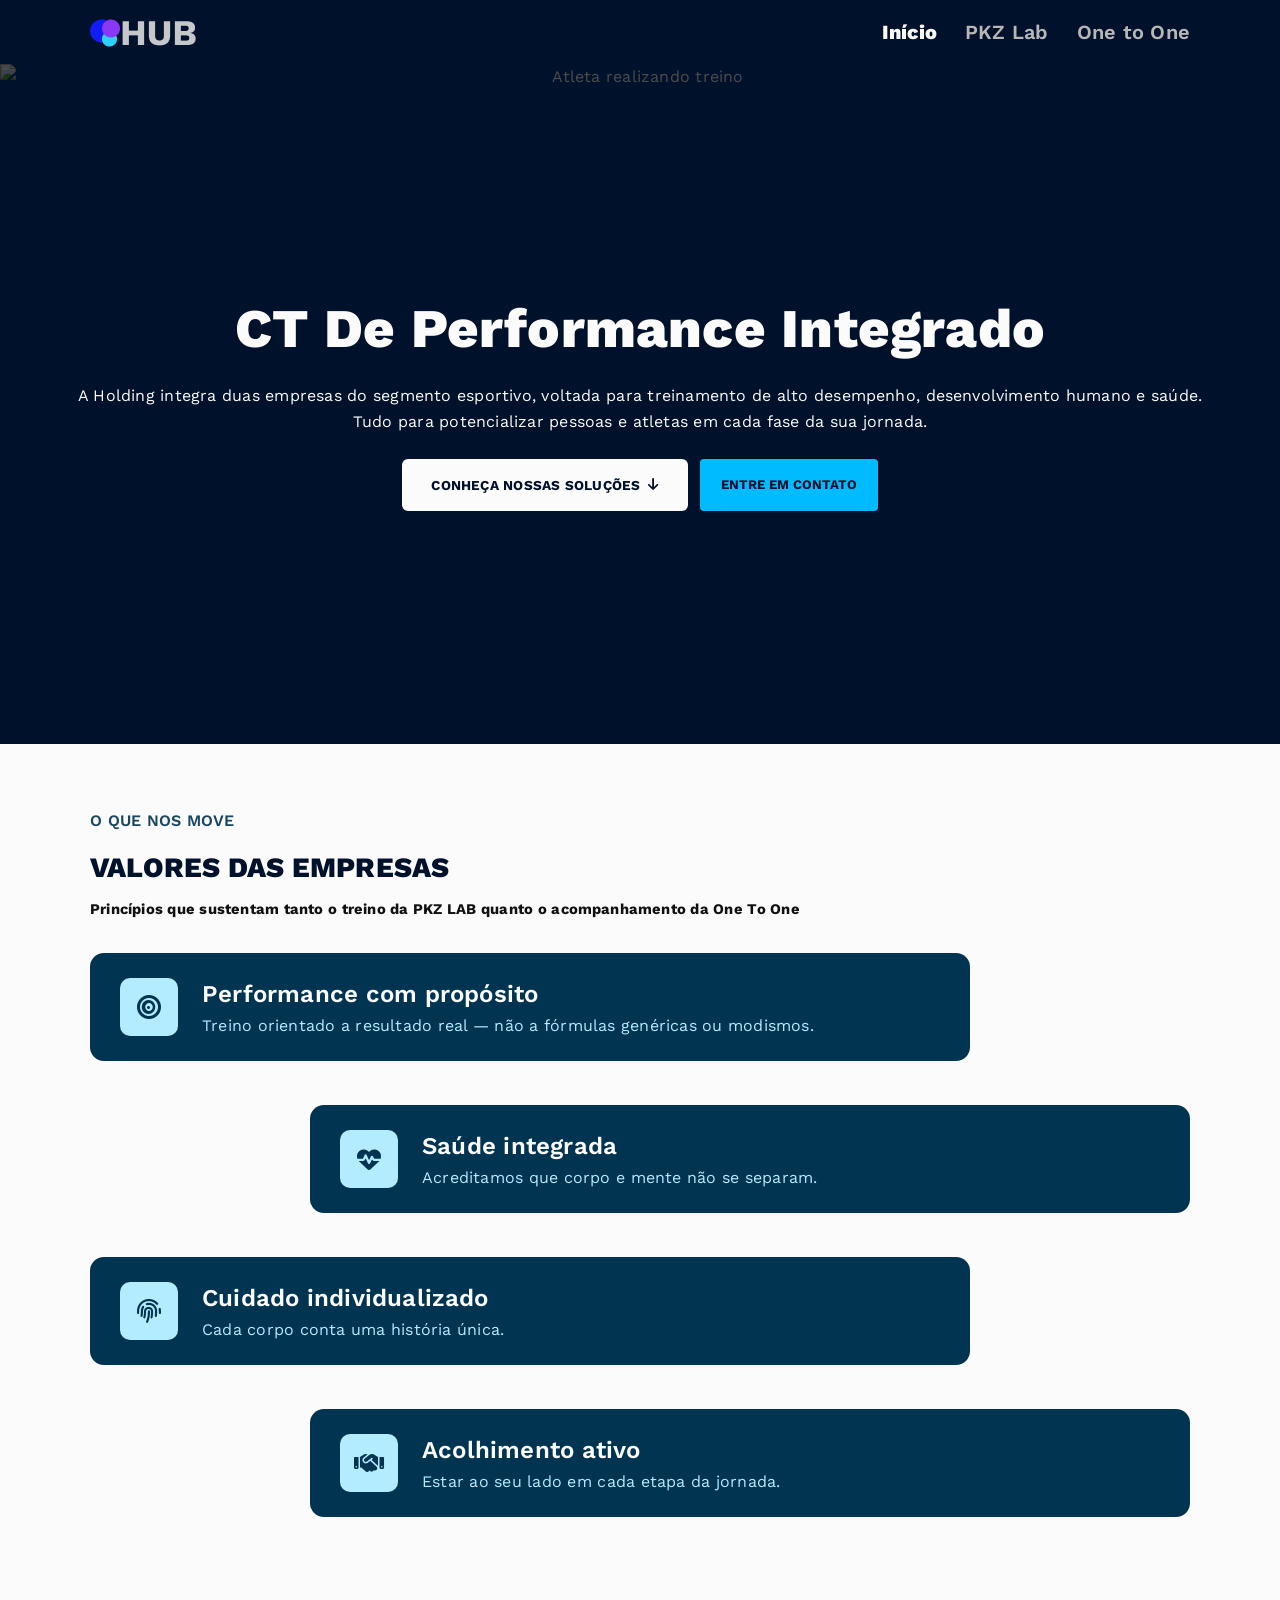
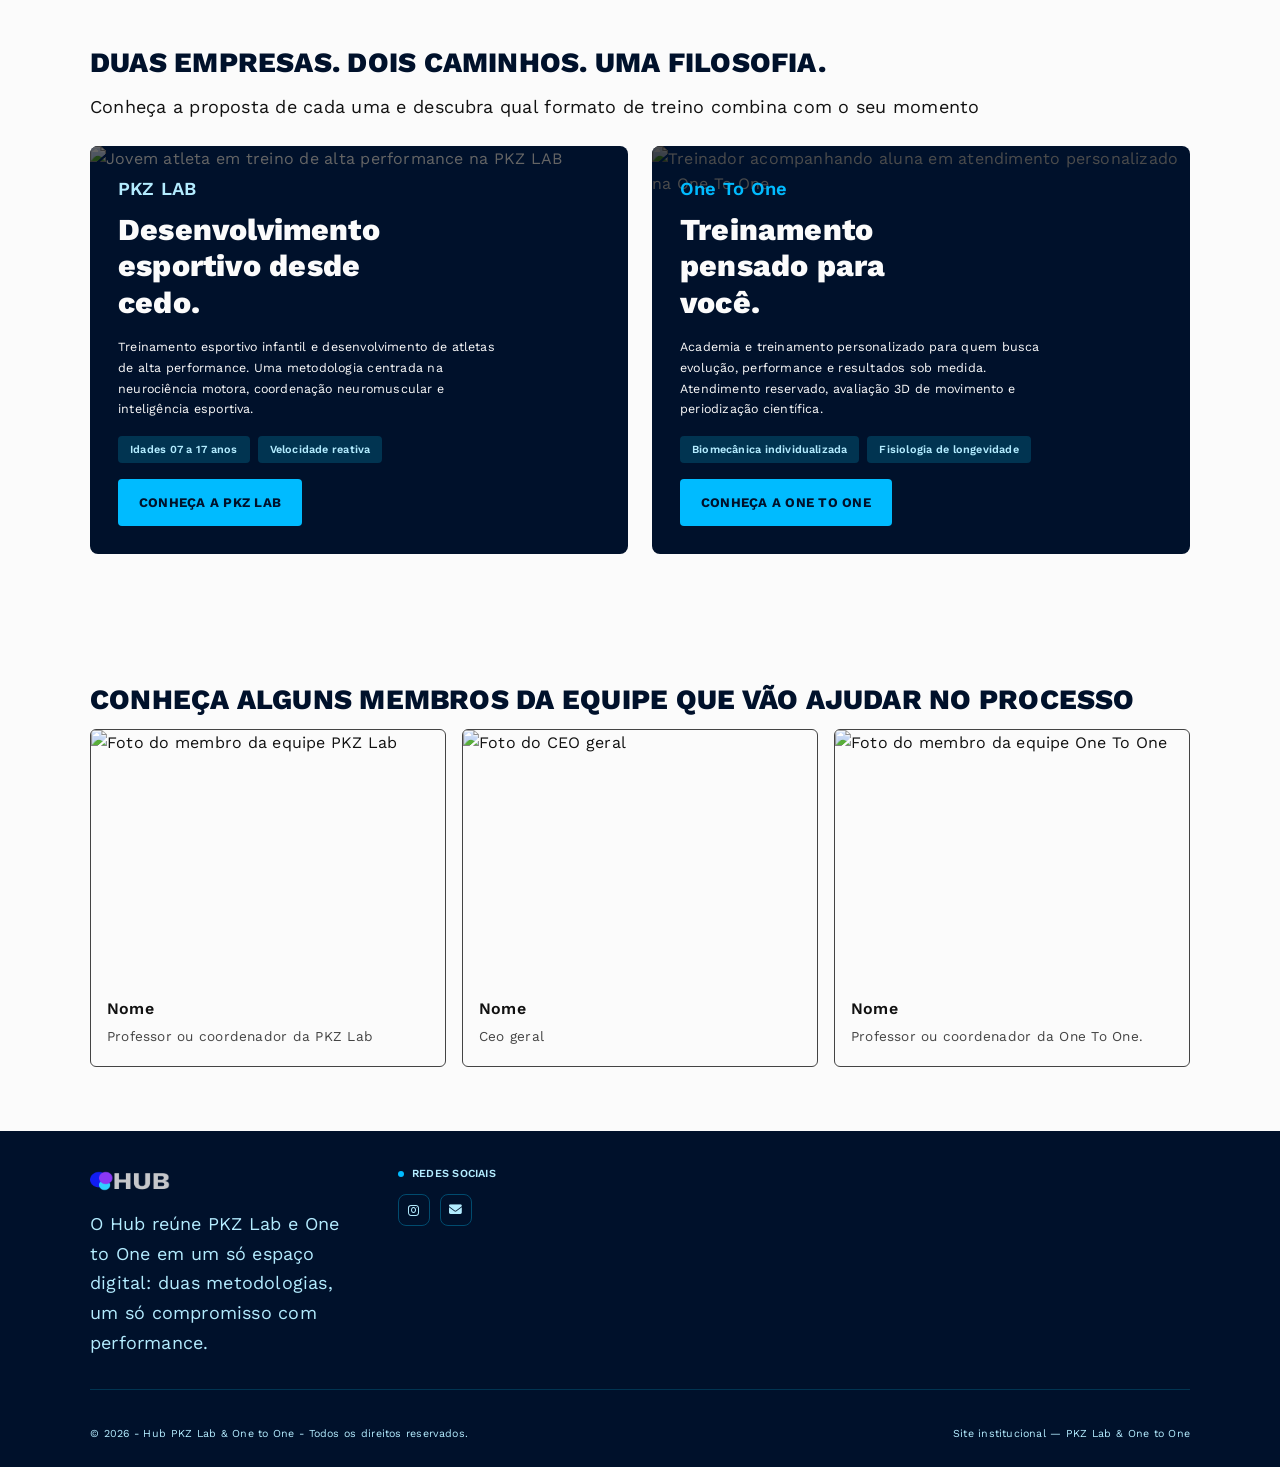
==== commit 7fc30ca7: "fix: footer estilizado e com a logo do Hub" ====
--- a/index.html
+++ b/index.html
@@ -23,7 +23,7 @@
     <!-- Header da página inicial -->
     <header class="header__hub">
       <a href="index.html" class="header__logo">
-        <img src="https://placehold.co/140x40" alt="Hub — página inicial" />
+        <img src="assets/hub_logo.png" alt="Hub — página inicial" />
       </a>
       <nav aria-label="Principal">
         <ul class="menu">
@@ -271,7 +271,7 @@
 
     <footer class="footer">
       <section class="footer__marca">
-        <img src="https://placehold.co/80x28" alt="Hub" />
+        <img src="assets/hub_logo.png" alt="Hub" />
         <p>
           O Hub reúne PKZ Lab e One to One em um só espaço digital: duas
           metodologias, um só compromisso com performance.
@@ -287,13 +287,18 @@
               target="_blank"
               rel="noopener noreferrer"
               class="btn-rede"
-            >
-              <i class="fa-brands fa-instagram"> </i>
+              aria-label="Instagram"
+            >
+              <i class="fa-brands fa-instagram" aria-hidden="true"></i>
             </a>
           </li>
           <li>
-            <a href="mailto:contato@exemplo.com" class="btn-rede">
-              <i class="fa-brands fa-google"> </i>
+            <a
+              href="mailto:contato@exemplo.com"
+              class="btn-rede"
+              aria-label="E-mail"
+            >
+              <i class="fa-solid fa-envelope" aria-hidden="true"></i>
             </a>
           </li>
         </ul>
@@ -311,6 +316,7 @@
         <small>Site institucional — PKZ Lab &amp; One to One</small>
       </p>
     </footer>
+
     <!-- Modal das empresas -->
     <dialog
       id="modal-escolha-empresa"
--- a/styles.css
+++ b/styles.css
@@ -12,6 +12,9 @@
   --cor-azul-800: #013451;
   --cor-azul-900: #00112b;
   --cor-cinza-100: #fbfbfb;
+
+  /* Cor de destaque do agendamento (PKZ por padrão; .pagina-one troca) */
+  --cor-agendamento: var(--cor-azul-700);
 }
 
 html,
@@ -119,6 +122,8 @@
 
 .footer__marca img {
   margin-bottom: 14px;
+  height: 28px;
+  width: 80px;
 }
 
 .footer__redes {
@@ -230,11 +235,25 @@
   font-size: 0.82rem;
 }
 
+button.btn {
+  font: inherit;
+  font-weight: 700;
+  font-size: 0.82rem;
+  text-transform: uppercase;
+  cursor: pointer;
+}
+
 .header__hub {
   padding-top: 12px;
   padding-bottom: 12px;
   background: var(--cor-azul-900);
   color: var(--cor-cinza-100);
+}
+
+.header__logo {
+  display: block;
+  width: 140px;
+  height: 40px;
 }
 
 .menu {
@@ -337,6 +356,7 @@
   color: var(--cor-cinza-100);
 }
 
+/* ---- Cards de valores: entram na tela ao rolar ---- */
 .valores {
   overflow-x: clip; /* evita rolagem horizontal enquanto os cards estão deslocados */
 }
@@ -492,7 +512,10 @@
   color: #444;
 }
 
-/* Modal */
+/* ==========================================================
+   MODAL: BASE (reutilizável em qualquer página)
+   Estrutura: .modal > .modal__caixa > [.modal__fechar, .modal__cabecalho, conteúdo]
+   ========================================================== */
 
 .modal {
   /* Centralização: o reset global (margin: 0) quebra o margin: auto nativo do dialog */
@@ -653,9 +676,23 @@
   margin-bottom: 20px;
 }
 
-.pkz-hero .cabecalho span {
+.kicker {
   color: var(--cor-azul-800);
-  text-transform: lowercase;
+  font-weight: 600;
+  opacity: 0.9;
+  text-transform: uppercase;
+}
+
+.pkz-hero span {
+  text-transform: none;
+  font-size: clamp(1rem, 0.85rem + 0.5vw, 1.125rem);
+}
+
+.kicker-2 {
+  color: var(--cor-azul-100);
+  font-weight: 600;
+  opacity: 0.9;
+  text-transform: uppercase;
 }
 
 /*PKZ - QUEM SOMOS NÓS*/
@@ -686,12 +723,6 @@
   color: var(--cor-azul-800);
 }
 
-.cabecalho span {
-  color: var(--cor-azul-700);
-  font-weight: 600;
-  opacity: 0.9;
-  text-transform: uppercase;
-}
 .p-sobre {
   display: flex;
   flex-direction: column;
@@ -788,6 +819,7 @@
   padding-right: max(64px, calc((100% - 1100px) / 2));
   padding-bottom: 64px;
   padding-top: 64px;
+  margin-bottom: 64px;
   width: 100%;
   display: flex;
   flex-direction: column;
@@ -896,19 +928,33 @@
 
 .btn-agendamento:hover {
   background-color: transparent;
+  color: var(--cor-cinza-100);
   border-color: var(--cor-cinza-100);
 }
 
 /*Seção opinião*/
-.secao {
+.pkz-secao-opiniao {
   padding-left: max(64px, calc((100% - 1100px) / 2));
   padding-right: max(64px, calc((100% - 1100px) / 2));
   padding-bottom: 64px;
-}
-
-#pkz-opiniao {
+  display: flex;
+  flex-direction: column;
+  gap: 24px;
+}
+
+.pkz-secao-opiniao h2 {
+  color: var(--cor-azul-800);
+}
+
+.pkz-secao-opiniao ul li article {
   background-color: var(--cor-azul-800);
-}
+  padding: 32px;
+}
+.pkz-secao-opiniao ul li article footer p {
+  color: var(--cor-azul-100);
+}
+
+/*Seção localização*/
 
 #pkz-localizacao {
   background-color: var(--cor-azul-800);
@@ -916,12 +962,25 @@
   padding-bottom: 64px;
   padding-top: 64px;
 }
+
 #secao-pkz h2 {
   color: var(--cor-azul-800);
 }
 
 #cta-pkz {
   background-color: var(--cor-azul-800);
+  border-radius: 32px;
+}
+
+#cta-pkz h2 span {
+  font-size: clamp(1.5rem, 0.75rem + 2vw, 2.25rem);
+}
+#cta-pkz h2 {
+  letter-spacing: 0.02rem;
+}
+#cta-pkz p {
+  font-size: clamp(1rem, 0.85rem + 0.5vw, 1.125rem);
+  line-height: 1.65;
 }
 
 .localizacao__mapa iframe {
@@ -1276,93 +1335,7 @@
 }
 
 /* Contato PKZ */
-.footer-contato {
-  background-color: var(--cor-azul-700);
-  color: var(--cor-cinza-100);
-}
-
-.footer-topo {
-  display: flex;
-  gap: 32px;
-}
-
-/* Logo + texto */
-.footer-hub {
-  max-width: 200px;
-  display: flex;
-  flex-direction: column;
-  gap: 24px;
-}
-
-.footer-logo {
-  display: flex;
-  align-items: center;
-  gap: 8px;
-  font-family: "Work Sans", sans-serif;
-  font-size: 18px;
-  font-weight: 700;
-}
-
-.footer-logo::before {
-  content: "";
-  width: 6px;
-  height: 6px;
-  border-radius: 50%;
-  background-color: var(--cor-azul-500); /* bolinha azul antes do HUB */
-}
-
-.footer-hub p {
-  font-size: 12px;
-  line-height: 1.6;
-}
-
-/* Redes sociais */
-.footer-redes h2 {
-  font-size: 10px;
-  font-weight: 600;
-  text-transform: uppercase;
-  letter-spacing: 2px;
-  color: var(--cor-azul-100);
-  margin-bottom: 12px;
-}
-
-.footer-redes ul {
-  list-style: none;
-  display: flex;
-  gap: 8px;
-}
-
-.footer-redes a {
-  display: flex;
-  align-items: center;
-  justify-content: center;
-  width: 32px;
-  height: 32px;
-  border: 1px solid var(--cor-azul-100);
-  border-radius: 6px;
-  color: var(--cor-azul-100);
-  font-size: 14px;
-  text-decoration: none;
-  transition: background-color 0.3s ease;
-}
-
-.footer-redes a:hover {
-  background-color: rgba(255, 255, 255, 0.1);
-}
-
-/* Linha e parte de baixo */
-.footer-site hr {
-  border: none;
-  border-top: 1px solid rgba(179, 236, 255, 0.5);
-  margin-bottom: 16px;
-}
-
-.footer-base {
-  display: flex;
-  justify-content: space-between;
-  gap: 16px;
-  font-size: 11px;
-}
+
 /* Contato One To One */
 
 /* Agendamento PKZ */
@@ -1386,6 +1359,10 @@
 }
 
 /* Agendamento One To One */
+.pagina-one {
+  --cor-agendamento: var(--cor-azul-800);
+}
+
 .pagina-one .header__hub {
   background: var(--cor-azul-800);
   box-shadow: 0 6px 10px rgba(0, 0, 0, 0.3);
@@ -1459,3 +1436,519 @@
   font-weight: 700;
   font-size: 0.8rem;
 }
+
+/* ==========================================================
+   Calendário
+   ========================================================== */
+.calendario {
+  padding: 24px;
+  border: 1px solid #e3e0d8;
+  border-radius: 20px;
+  background: #fff;
+}
+
+.calendario__topo {
+  display: flex;
+  align-items: center;
+  justify-content: space-between;
+  margin-bottom: 24px;
+}
+
+/* Seletor duplo para vencer o ".secao h2" global */
+.calendario .calendario__titulo {
+  margin: 0;
+  font-size: 1.5rem;
+  text-transform: none;
+  color: #1b1b1b;
+}
+
+.calendario__nav {
+  display: flex;
+  gap: 8px;
+}
+
+.calendario__seta {
+  display: grid;
+  place-items: center;
+  width: 40px;
+  height: 40px;
+  border: 1px solid #cfcbbd;
+  border-radius: 8px;
+  background: #fff;
+  color: #1b1b1b;
+  font-size: 1.25rem;
+  cursor: pointer;
+}
+
+.calendario__seta:hover:not(:disabled) {
+  background: #f3f3f3;
+}
+
+.calendario__seta:disabled {
+  opacity: 0.35;
+  cursor: not-allowed;
+}
+
+.calendario__semana,
+.calendario__dias {
+  display: grid;
+  grid-template-columns: repeat(7, 1fr);
+  gap: 6px;
+}
+
+.calendario__semana {
+  margin-bottom: 8px;
+  text-align: center;
+  font-weight: 700;
+  font-size: 0.7rem;
+  color: #555;
+}
+
+.calendario__dia {
+  display: grid;
+  place-items: center;
+  aspect-ratio: 1;
+  border: 1px solid #d9d6cc;
+  border-radius: 10px;
+  background: #fff;
+  color: #1b1b1b;
+  font: inherit;
+  font-size: 0.95rem;
+  cursor: pointer;
+  transition:
+    border-color 0.2s,
+    background-color 0.2s;
+}
+
+.calendario__dia:hover:not(:disabled) {
+  border-color: var(--cor-agendamento);
+}
+
+.calendario__dia:focus-visible {
+  outline: 3px solid var(--cor-azul-500);
+  outline-offset: 2px;
+}
+
+.calendario__dia:disabled {
+  border-color: transparent;
+  background: #eeebe4;
+  color: #8a8a8a;
+  cursor: not-allowed;
+}
+
+.calendario__dia[aria-current="date"] {
+  border: 2px solid var(--cor-agendamento);
+  font-weight: 700;
+}
+
+/* Fica depois do "hoje" para vencer quando for o mesmo dia */
+.calendario__dia[aria-pressed="true"] {
+  border-color: var(--cor-agendamento);
+  background: var(--cor-agendamento);
+  color: #fff;
+}
+
+/* Feriado e reservado: bloqueados, mas com cor própria */
+.calendario__dia:disabled[data-motivo="feriado"] {
+  background: #fdebc8;
+  color: #7a4b00;
+}
+
+.calendario__dia:disabled[data-motivo="reservado"] {
+  background: #f8d7da;
+  color: #842029;
+  text-decoration: line-through; /* não depende só da cor */
+}
+
+.calendario__legenda {
+  display: flex;
+  flex-wrap: wrap;
+  gap: 8px 16px;
+  margin-top: 20px;
+  font-size: 0.75rem;
+  color: #555;
+}
+
+.calendario__legenda li {
+  display: flex;
+  align-items: center;
+  gap: 6px;
+}
+
+.calendario__marca {
+  display: inline-block;
+  width: 12px;
+  height: 12px;
+  border-radius: 3px;
+}
+
+.calendario__marca--selecionado {
+  background: var(--cor-agendamento);
+}
+
+.calendario__marca--hoje {
+  border: 2px solid var(--cor-agendamento);
+}
+
+.calendario__marca--indisponivel {
+  background: #eeebe4;
+}
+
+.calendario__marca--feriado {
+  background: #fdebc8;
+  border: 1px solid #e8b95f;
+}
+
+.calendario__marca--reservado {
+  background: #f8d7da;
+  border: 1px solid #e5a3aa;
+}
+
+/* ==========================================================
+   MODAL: AGENDAMENTO
+   ========================================================== */
+.modal--agendamento {
+  width: min(440px, calc(100% - 2rem));
+}
+
+.modal--agendamento .modal__cabecalho h2 {
+  font-size: 1.5rem;
+}
+
+.modal--agendamento .modal__fechar {
+  border: 1px solid #cfcbbd;
+  border-radius: 10px;
+  background: #fff;
+}
+
+.data-agendamento {
+  display: inline-flex;
+  align-items: center;
+  gap: 8px;
+  padding: 6px 14px;
+  border-radius: 999px;
+  background: color-mix(in srgb, var(--cor-agendamento) 12%, white);
+  color: var(--cor-agendamento);
+  font-weight: 700;
+  font-size: 0.85rem;
+}
+
+.form-agendamento {
+  display: flex;
+  flex-direction: column;
+  gap: 16px;
+}
+
+.form-agendamento__campo {
+  display: flex;
+  flex-direction: column;
+  gap: 6px;
+  min-width: 0;
+  border: 0; /* reset do fieldset */
+}
+
+.form-agendamento__rotulo {
+  padding: 0;
+  font-weight: 700;
+  font-size: 0.85rem;
+}
+
+.form-agendamento__input {
+  padding: 12px 14px;
+  border: 1px solid #cfcbbd;
+  border-radius: 10px;
+  background: #fff;
+  font: inherit;
+  font-size: 0.9rem;
+}
+
+.form-agendamento__input:focus-visible {
+  border-color: var(--cor-agendamento);
+  outline: 3px solid var(--cor-azul-500);
+  outline-offset: 1px;
+}
+
+textarea.form-agendamento__input {
+  resize: vertical;
+}
+
+/* Horários: o radio fica invisível por cima do <span> estilizado */
+.horarios {
+  display: grid;
+  grid-template-columns: repeat(4, 1fr);
+  gap: 8px;
+}
+
+.horario {
+  position: relative;
+}
+
+.horario input {
+  position: absolute;
+  inset: 0;
+  width: 100%;
+  height: 100%;
+  margin: 0;
+  opacity: 0;
+  cursor: pointer;
+}
+
+.horario span {
+  display: block;
+  padding: 10px 0;
+  border: 1px solid #cfcbbd;
+  border-radius: 10px;
+  background: #fff;
+  text-align: center;
+  font-weight: 700;
+  font-size: 0.85rem;
+  transition:
+    border-color 0.2s,
+    background-color 0.2s;
+}
+
+.horario input:hover:not(:disabled) + span {
+  border-color: var(--cor-agendamento);
+}
+
+.horario input:checked + span {
+  border-color: var(--cor-agendamento);
+  background: var(--cor-agendamento);
+  color: #fff;
+}
+
+.horario input:focus-visible + span {
+  outline: 3px solid var(--cor-azul-500);
+  outline-offset: 2px;
+}
+
+/* Horários reservados ou que já passaram */
+.horario input:disabled {
+  cursor: not-allowed;
+}
+
+.horario input:disabled + span {
+  border-color: transparent;
+  background: #eeebe4;
+  color: #8a8a8a;
+  text-decoration: line-through;
+}
+
+.form-agendamento__erro {
+  color: #842029;
+  font-weight: 600;
+  font-size: 0.85rem;
+}
+
+.form-agendamento__erro:empty {
+  display: none;
+}
+
+.form-agendamento__acoes {
+  display: grid;
+  grid-template-columns: 1fr 1.8fr;
+  gap: 12px;
+  margin-top: 8px;
+}
+
+.form-agendamento__botao {
+  padding: 14px;
+  border: 1px solid #cfcbbd;
+  border-radius: 10px;
+  background: #fff;
+  color: #111;
+  font: inherit;
+  font-weight: 700;
+  font-size: 0.9rem;
+  cursor: pointer;
+  transition: opacity 0.2s;
+}
+
+.form-agendamento__botao:hover {
+  opacity: 0.85;
+}
+
+.form-agendamento__botao--primario {
+  border-color: var(--cor-agendamento);
+  background: var(--cor-agendamento);
+  color: #fff;
+}
+
+/* ==========================================================
+   MODAL: POPUP DE SUCESSO
+   ========================================================== */
+.modal--sucesso {
+  width: min(420px, calc(100% - 2rem));
+  text-align: center;
+}
+
+.modal--sucesso[open] .sucesso__icone {
+  animation: sucesso-pop 0.5s ease-out;
+}
+
+.sucesso {
+  display: flex;
+  flex-direction: column;
+  align-items: center;
+  gap: 12px;
+  padding: 2.5rem 2rem 2rem;
+}
+
+.sucesso__icone {
+  display: grid;
+  place-items: center;
+  width: 72px;
+  height: 72px;
+  border-radius: 50%;
+  background: color-mix(in srgb, var(--cor-agendamento) 12%, white);
+  color: var(--cor-agendamento);
+  font-size: 2rem;
+}
+
+.sucesso .sucesso__titulo {
+  font-size: 1.5rem;
+  text-wrap: balance;
+  color: #1b1b1b;
+}
+
+.sucesso__detalhe {
+  color: #444;
+  font-size: 0.95rem;
+}
+
+.sucesso__botao {
+  width: 100%;
+  margin-top: 12px;
+}
+
+@keyframes sucesso-pop {
+  from {
+    transform: scale(0.4);
+    opacity: 0;
+  }
+  to {
+    transform: scale(1);
+    opacity: 1;
+  }
+}
+
+@media (prefers-reduced-motion: reduce) {
+  .modal--sucesso[open] .sucesso__icone {
+    animation: none;
+  }
+}
+
+/* ==========================================================
+   Painel "Suas reservas" (div abaixo da section.agendamento)
+   ========================================================== */
+.reservas {
+  padding: 0 max(64px, calc((100% - 1100px) / 2)) 64px;
+}
+
+.reservas[hidden] {
+  display: none;
+}
+
+.reservas .reservas__titulo {
+  margin-bottom: 4px;
+  font-size: 1.5rem;
+  color: #1b1b1b;
+}
+
+.reservas__texto {
+  margin-bottom: 24px;
+  font-size: 0.9rem;
+  color: #555;
+}
+
+.reservas__lista {
+  display: grid;
+  grid-template-columns: repeat(auto-fill, minmax(280px, 1fr));
+  gap: 16px;
+}
+
+.reserva {
+  display: flex;
+  flex-direction: column;
+  gap: 16px;
+  padding: 20px;
+  border: 1px solid #e3e0d8;
+  border-left: 5px solid var(--cor-agendamento);
+  border-radius: 12px;
+  background: #fff;
+}
+
+.reserva__topo {
+  display: flex;
+  flex-wrap: wrap;
+  align-items: center;
+  justify-content: space-between;
+  gap: 8px;
+}
+
+.reserva__data {
+  font-size: 0.95rem;
+  color: #1b1b1b;
+}
+
+.reserva__hora {
+  padding: 4px 12px;
+  border-radius: 999px;
+  background: var(--cor-agendamento);
+  color: #fff;
+  font-weight: 700;
+  font-size: 0.85rem;
+}
+
+.reserva__dados {
+  display: flex;
+  flex-direction: column;
+  gap: 10px;
+}
+
+.reserva__dados dt {
+  font-weight: 700;
+  font-size: 0.7rem;
+  text-transform: uppercase;
+  letter-spacing: 0.05em;
+  color: #666;
+}
+
+.reserva__dados dd {
+  font-size: 0.9rem;
+  overflow-wrap: anywhere;
+}
+
+.reserva__cancelar {
+  align-self: flex-start;
+  margin-top: auto;
+  padding: 8px 14px;
+  border: 1px solid #e5a3aa;
+  border-radius: 8px;
+  background: #fff;
+  color: #842029;
+  font: inherit;
+  font-weight: 600;
+  font-size: 0.8rem;
+  cursor: pointer;
+}
+
+.reserva__cancelar:hover {
+  background: #f8d7da;
+}
+
+/* Mobile: o .secao tem 64px de padding lateral e esmagaria o calendário */
+@media (max-width: 800px) {
+  .agendamento {
+    grid-template-columns: 1fr;
+    gap: 40px;
+  }
+
+  .agendamento.secao {
+    padding-inline: 24px;
+  }
+
+  .reservas {
+    padding-inline: 24px;
+  }
+}
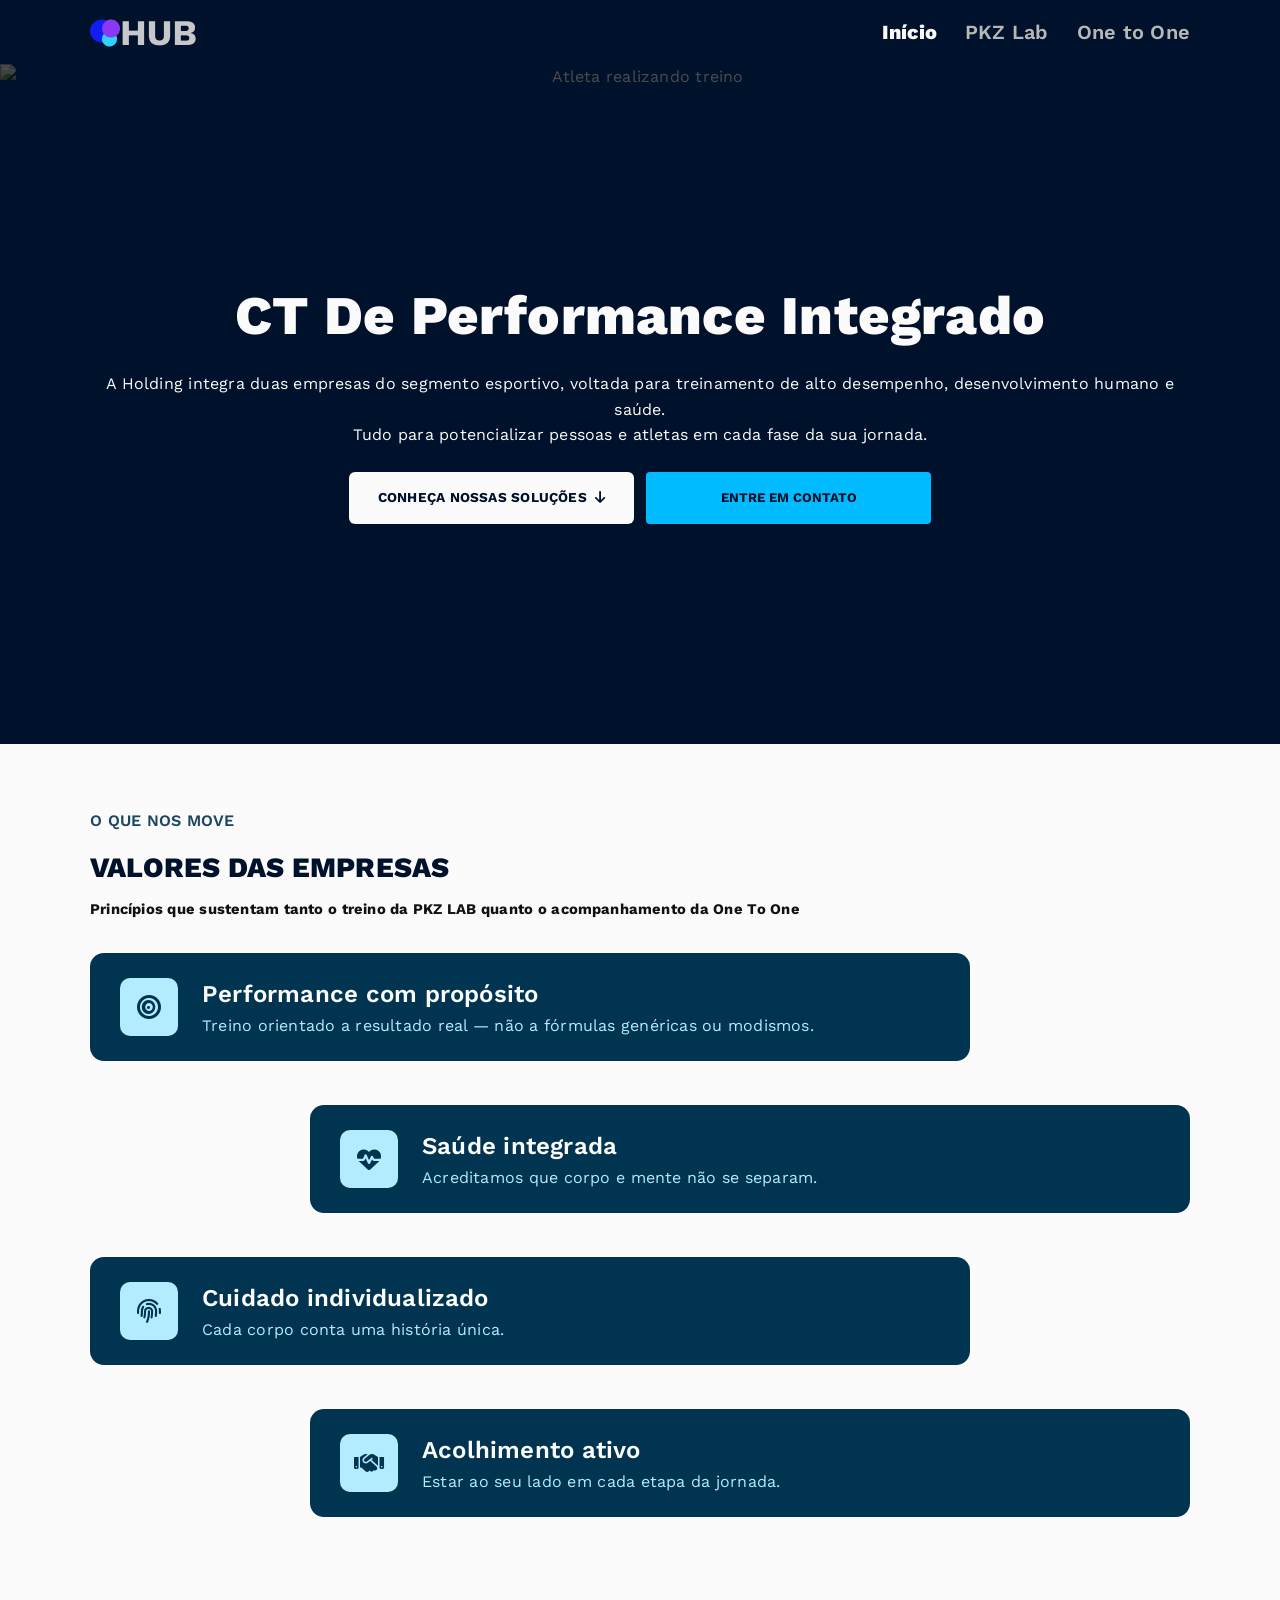
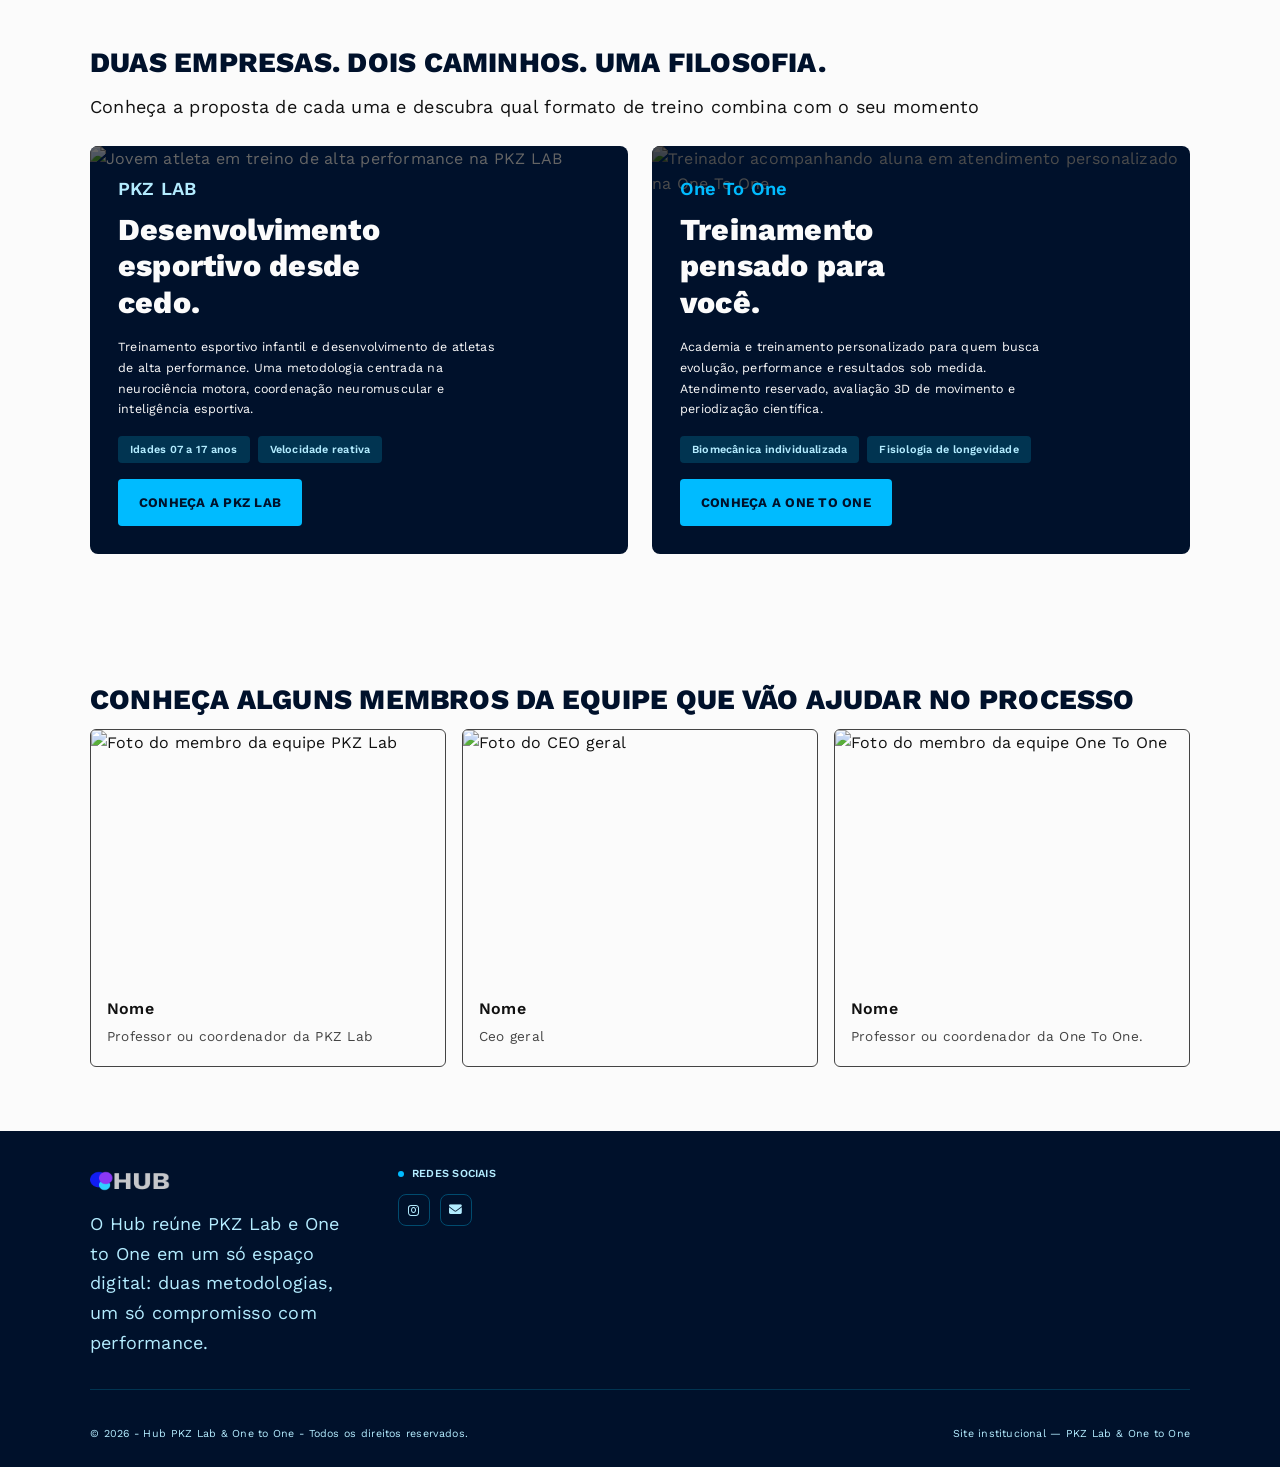
==== commit f981e9c1: "fix: ajusta o cta do hub" ====
--- a/index.html
+++ b/index.html
@@ -56,7 +56,7 @@
             jornada.
           </p>
 
-          <p class="hero__acoes">
+          <div class="hero__acoes">
             <a href="#empresas" class="btn btn--primario"
               >Conheça nossas soluções
               <i class="fa fa-arrow-down" aria-hidden="true"></i
@@ -69,7 +69,7 @@
             >
               Entre em contato
             </button>
-          </p>
+          </div>
         </div>
       </section>
 
--- a/styles.css
+++ b/styles.css
@@ -199,8 +199,8 @@
 
 .btn {
   display: inline-flex;
-  align-items: center;
-  align-content: center;
+  justify-content: center;
+  align-items: center;
   gap: 8px;
   padding: 14px 28px;
   border: 1px solid transparent;
@@ -292,17 +292,19 @@
   top: 0;
   left: 0;
   width: 100%;
-  height: 100%;
+  height: 680px;
   object-fit: cover;
   filter: brightness(0.3);
 }
 
 .hero__conteudo {
+  width: 100%;
   position: relative;
   display: flex;
   flex-direction: column;
   align-items: center;
   gap: 24px;
+  padding: 0 64px;
 }
 
 .hero__conteudo h1 {
@@ -315,9 +317,8 @@
 }
 
 .hero__acoes {
-  display: flex;
-  flex-wrap: wrap;
-  justify-content: center;
+  display: grid;
+  grid-template-columns: repeat(2, 1fr);
   gap: 12px;
 }
 
@@ -653,9 +654,10 @@
 }
 
 .pkz-hero {
+  height: 680px;
   padding-left: max(64px, calc((100% - 1100px) / 2));
   padding-right: max(64px, calc((100% - 1100px) / 2));
-  background-image: url("https://placehold.co/1920x1080");
+  background-image: url(assets/pkz_hero_banner.jpg);
   background-size: cover;
   background-position: center;
   background-repeat: no-repeat;
@@ -1381,7 +1383,7 @@
   color: var(--cor-azul-500);
 }
 
-.header__acoes-exemplo {
+.header__acoes {
   display: flex;
   align-items: center;
   gap: 40px;
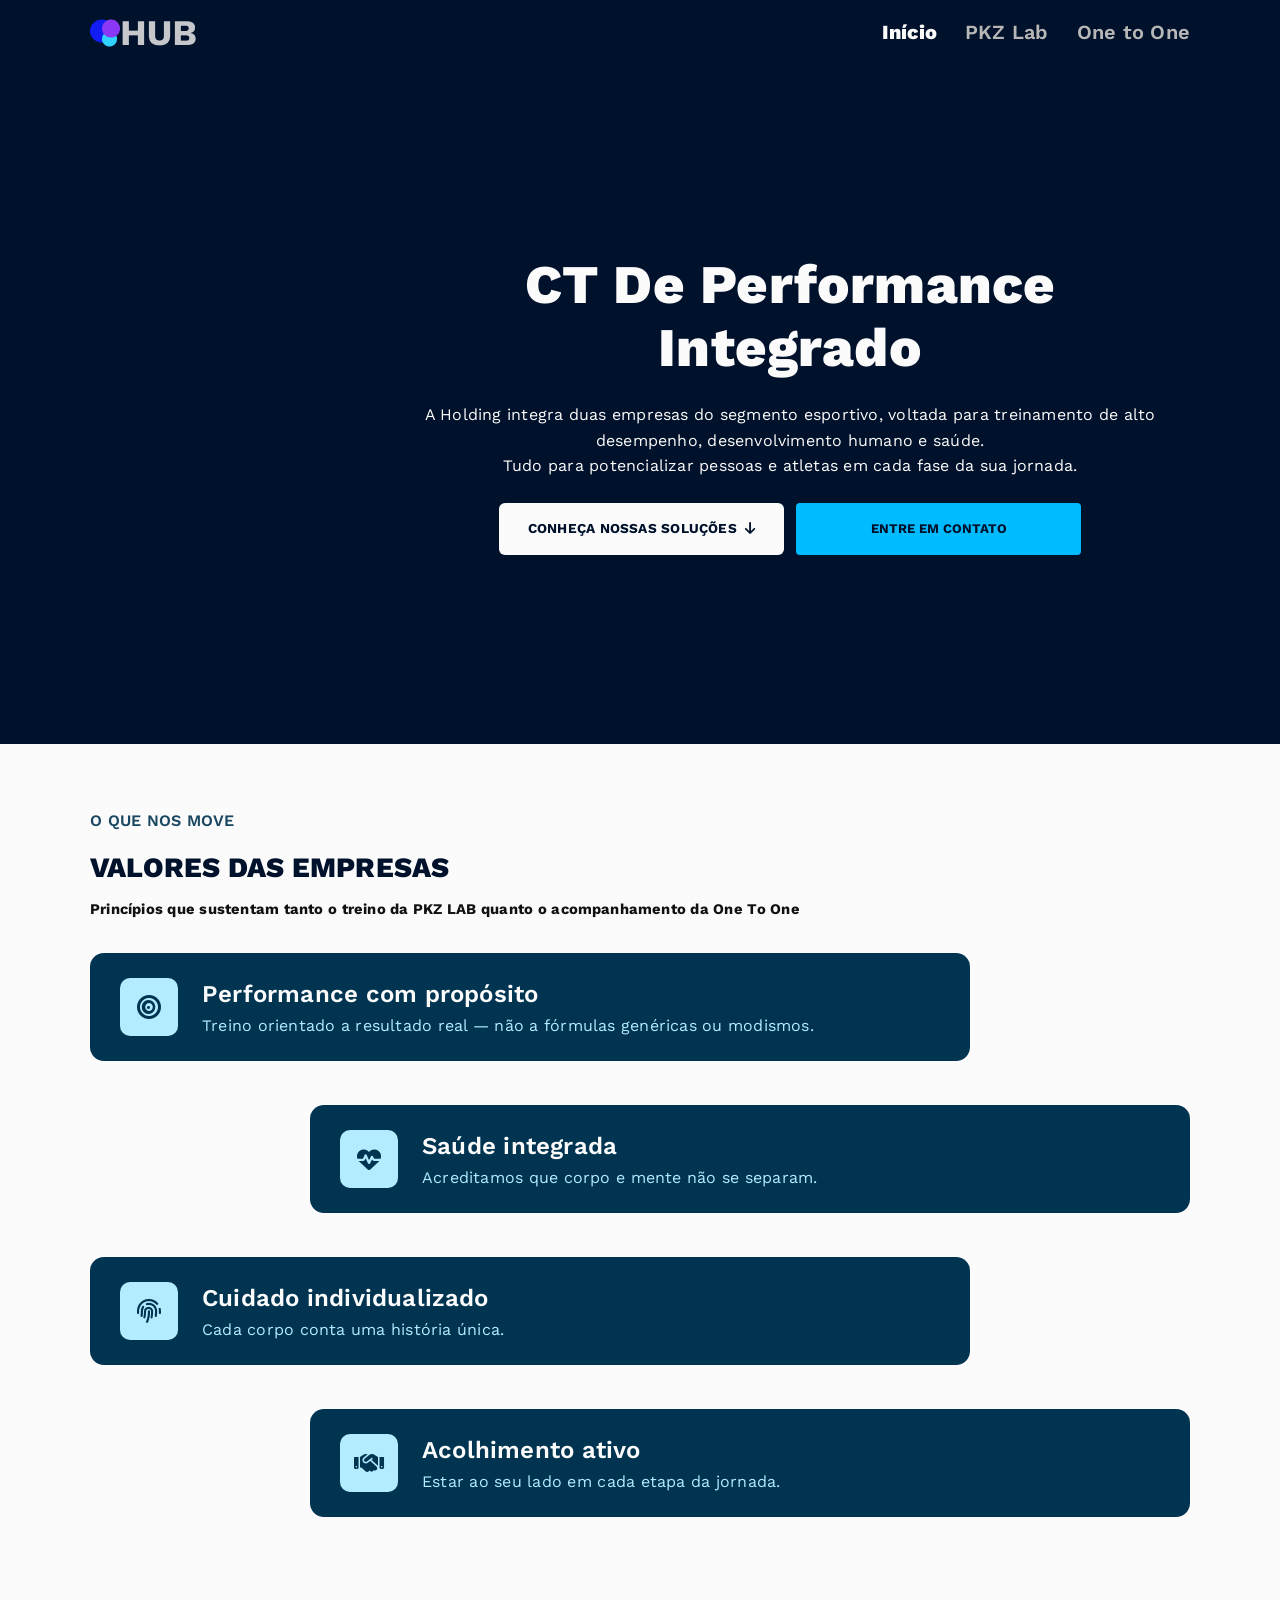
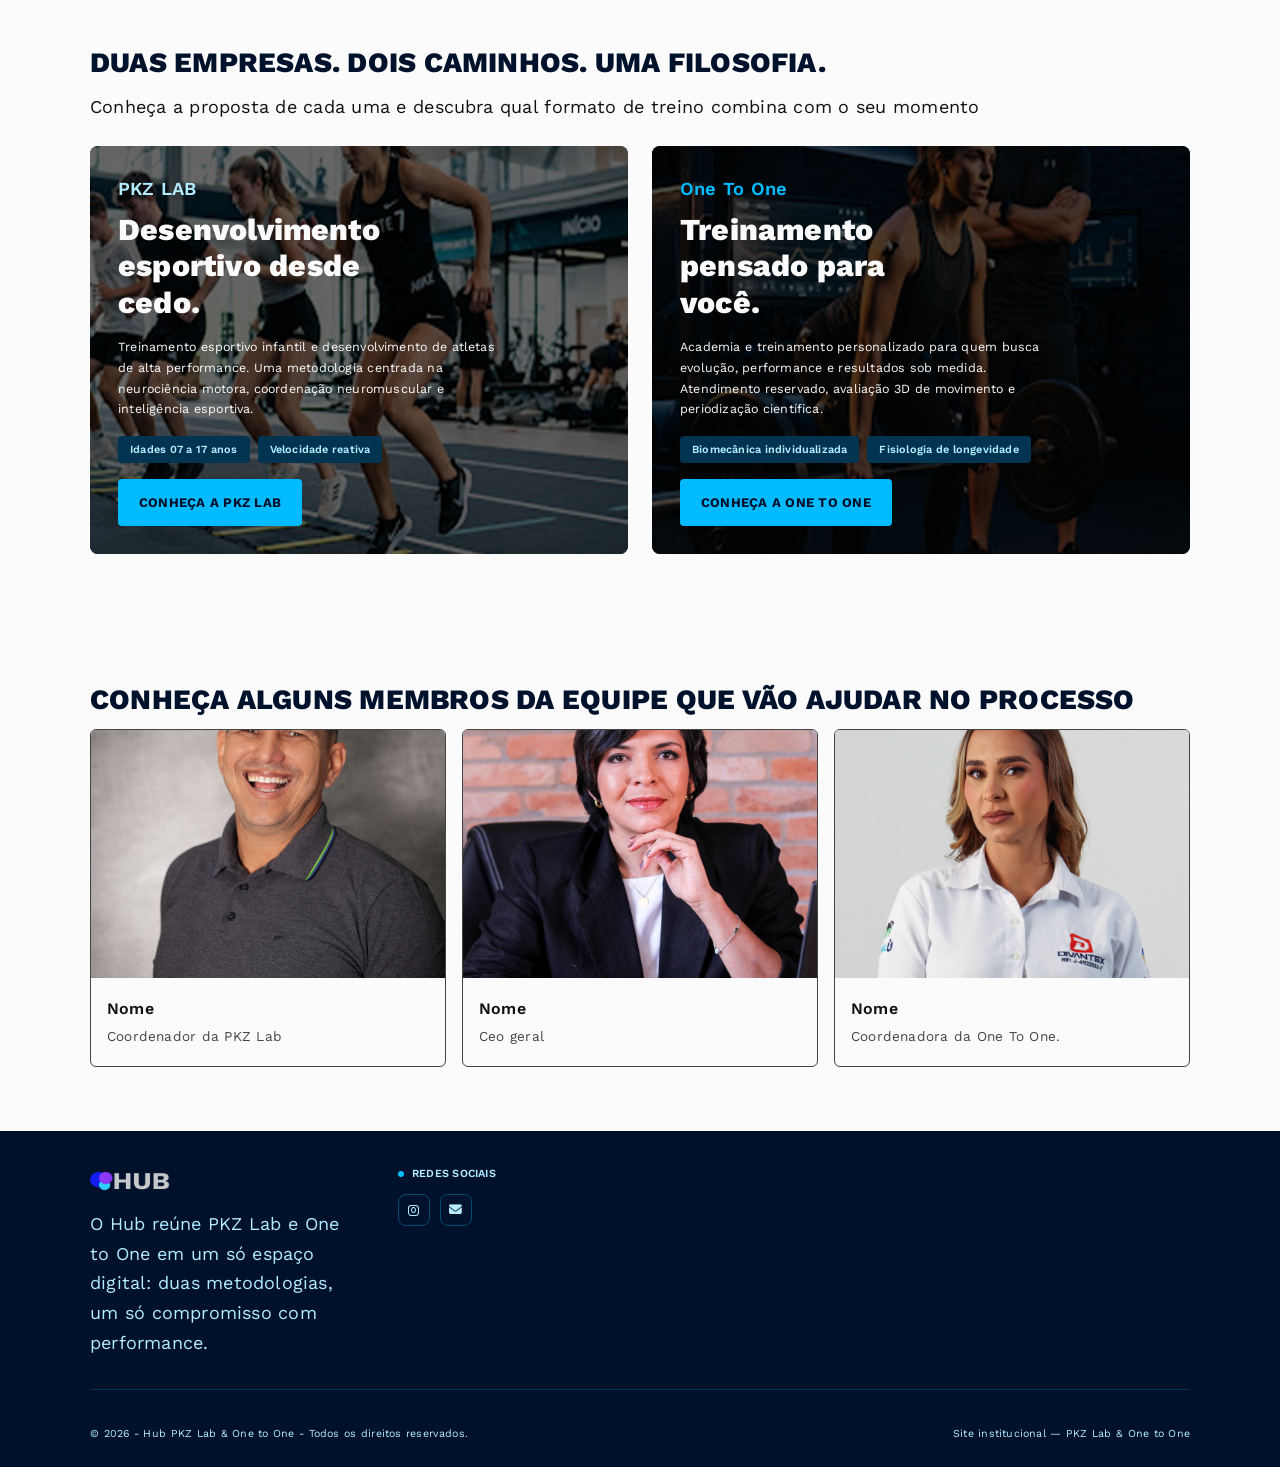
==== commit 8ad168d9: "feat: adiciona imagens" ====
--- a/index.html
+++ b/index.html
@@ -40,11 +40,17 @@
       <!-- Hero section -->
 
       <section id="hero" class="hero" aria-labelledby="titulo-hero">
-        <img
-          class="hero__imagem"
-          src="https://placehold.co/1465x640"
-          alt="Atleta realizando treino"
-        />
+        <video
+          src="assets/hub_video.mp4"
+          class="hero__video"
+          autoplay
+          muted
+          loop
+          playsinline
+          preload="auto"
+          aria-hidden="true"
+          tabindex="-1"
+        ></video>
 
         <div class="hero__conteudo">
           <h1 id="titulo-hero">CT de Performance Integrado</h1>
@@ -169,7 +175,7 @@
         <article class="empresa empresa--pkz" aria-labelledby="titulo-pkz">
           <img
             class="empresa__imagem"
-            src="https://placehold.co/560x400"
+            src="assets/pkz_empresa.png"
             alt="Jovem atleta em treino de alta performance na PKZ LAB"
           />
           <div class="empresa__conteudo">
@@ -193,7 +199,7 @@
         <article class="empresa empresa--one" aria-labelledby="titulo-one">
           <img
             class="empresa__imagem"
-            src="https://placehold.co/560x400"
+            src="assets/onetoone_empresa.png"
             alt="Treinador acompanhando aluna em atendimento personalizado na One To One"
           />
           <div class="empresa__conteudo">
@@ -231,36 +237,33 @@
             <article class="membro">
               <figure>
                 <img
-                  src="https://placehold.co/300x400"
+                  src="assets/pessoa2.jpg"
                   alt="Foto do membro da equipe PKZ Lab"
                 />
               </figure>
               <h3>Nome</h3>
-              <p>Professor ou coordenador da PKZ Lab</p>
+              <p>Coordenador da PKZ Lab</p>
+            </article>
+          </li>
+          <li>
+            <article class="membro">
+              <figure>
+                <img src="assets/pessoa3.jpg" alt="Foto do CEO geral" />
+              </figure>
+              <h3>Nome</h3>
+              <p>Ceo geral</p>
             </article>
           </li>
           <li>
             <article class="membro">
               <figure>
                 <img
-                  src="https://placehold.co/300x400"
-                  alt="Foto do CEO geral"
-                />
-              </figure>
-              <h3>Nome</h3>
-              <p>Ceo geral</p>
-            </article>
-          </li>
-          <li>
-            <article class="membro">
-              <figure>
-                <img
-                  src="https://placehold.co/300x400"
+                  src="assets/pessoa1.jpg"
                   alt="Foto do membro da equipe One To One"
                 />
               </figure>
               <h3>Nome</h3>
-              <p>Professor ou coordenador da One To One.</p>
+              <p>Coordenadora da One To One.</p>
             </article>
           </li>
         </ul>
--- a/styles.css
+++ b/styles.css
@@ -494,6 +494,7 @@
   overflow: hidden;
   border: 1px solid #444;
   border-radius: 6px;
+  /* width: 400px; */
 }
 
 .membro img {
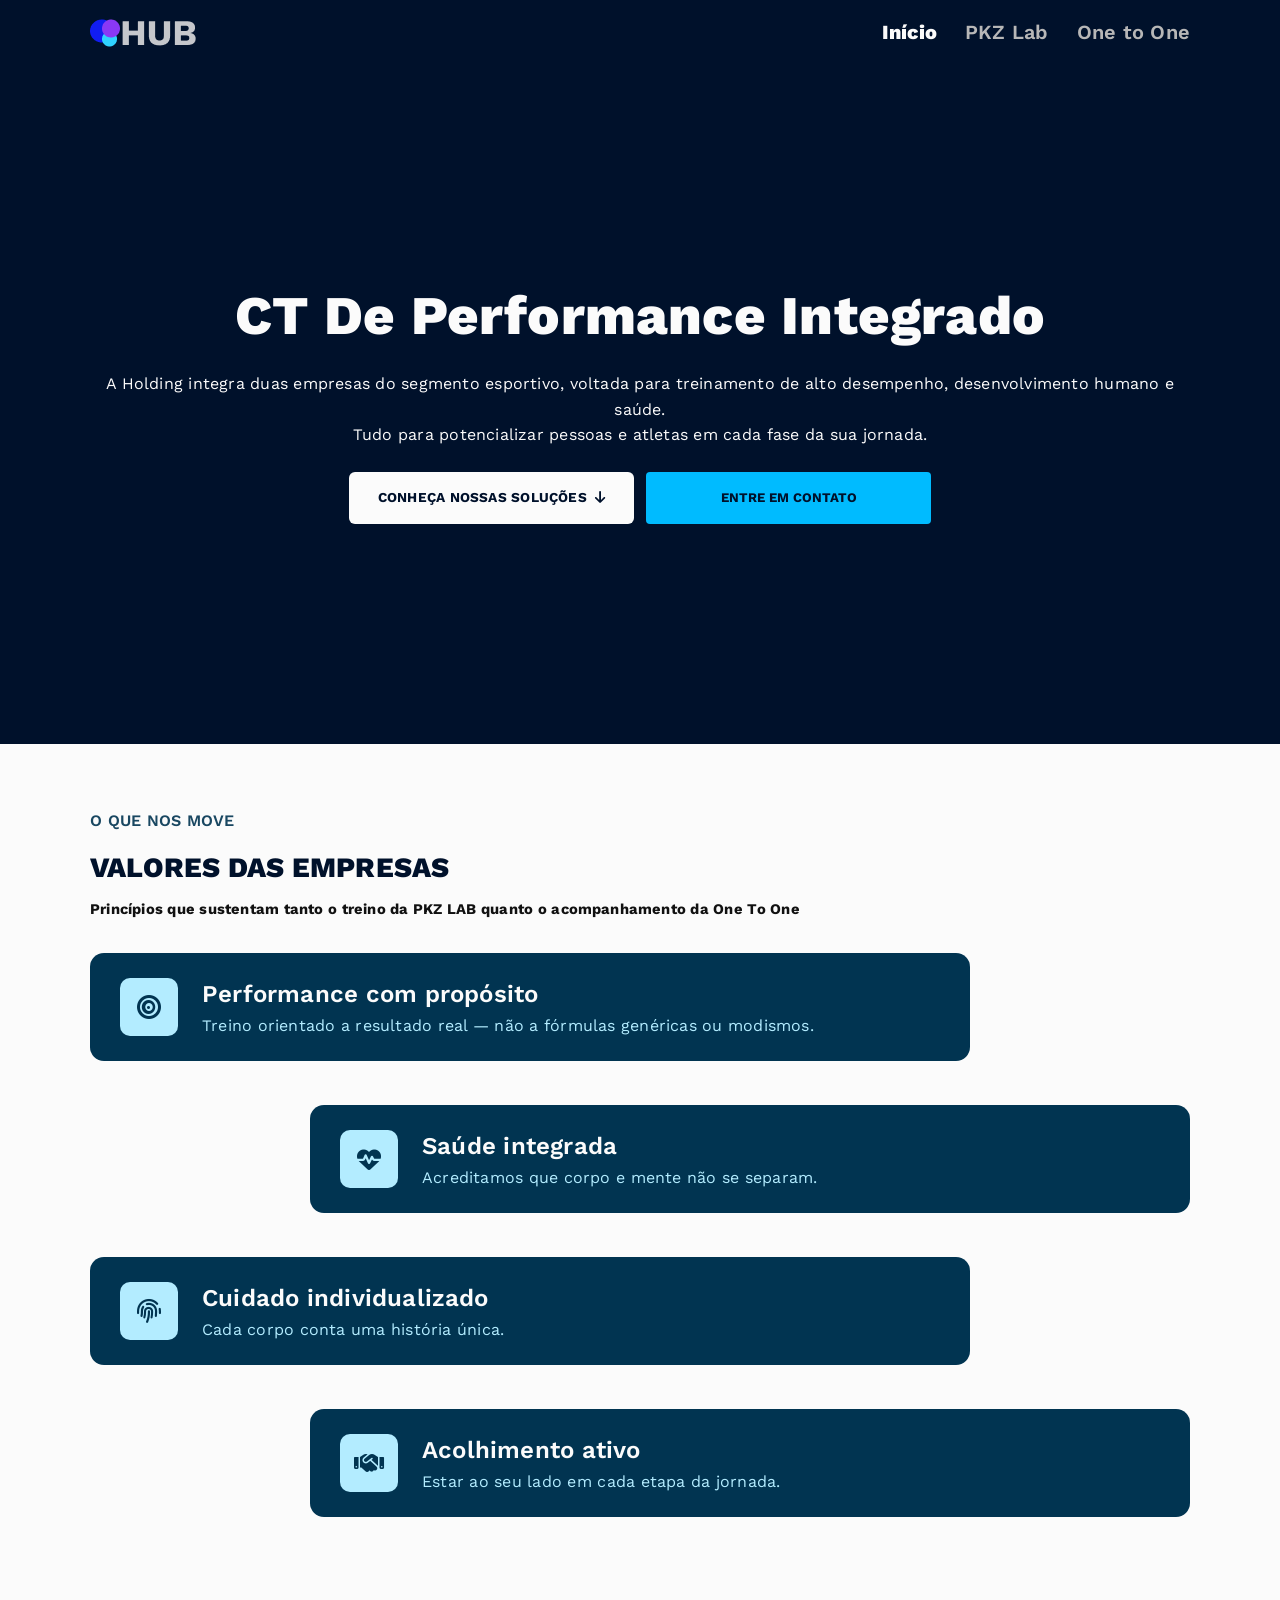
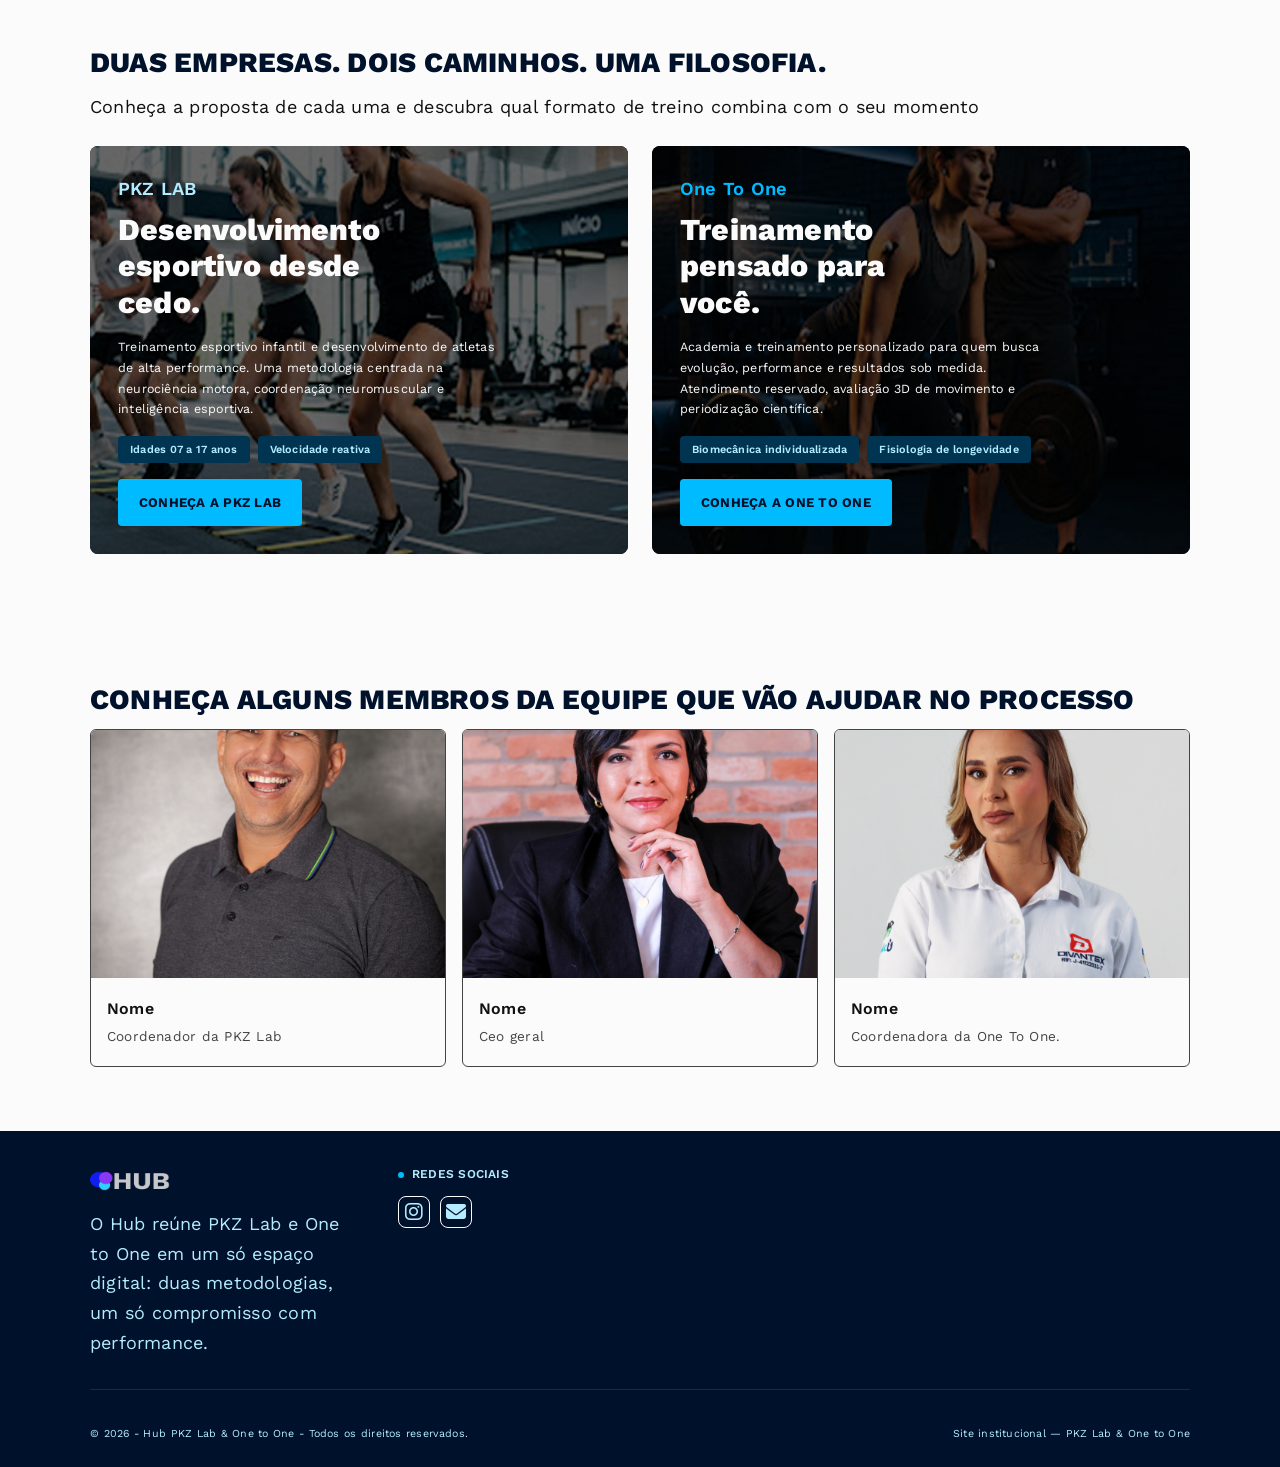
==== commit 1d095732: "Atualizacão após passar pelo validador" ====
--- a/index.html
+++ b/index.html
@@ -1,29 +1,29 @@
 <!doctype html>
 <html lang="pt-BR">
   <head>
-    <meta charset="UTF-8" />
-    <meta name="viewport" content="width=device-width, initial-scale=1.0" />
+    <meta charset="UTF-8">
+    <meta name="viewport" content="width=device-width, initial-scale=1.0">
     <title>Inicio | Hub PKZ Lab e One To One</title>
     <link
       rel="stylesheet"
       href="https://cdnjs.cloudflare.com/ajax/libs/font-awesome/6.5.1/css/all.min.css"
       crossorigin="anonymous"
       referrerpolicy="no-referrer"
-    />
-    <link rel="preconnect" href="https://fonts.googleapis.com" />
-    <link rel="preconnect" href="https://fonts.gstatic.com" crossorigin />
+    >
+    <link rel="preconnect" href="https://fonts.googleapis.com">
+    <link rel="preconnect" href="https://fonts.gstatic.com" crossorigin>
     <link
       href="https://fonts.googleapis.com/css2?family=DM+Sans:wght@400;500;700&family=Oswald:wght@500&family=Work+Sans:wght@400;500;600;800&display=swap"
       rel="stylesheet"
-    />
-    <link rel="stylesheet" href="styles.css" />
+    >
+    <link rel="stylesheet" href="styles.css">
     <script src="script.js" defer></script>
   </head>
   <body>
     <!-- Header da página inicial -->
     <header class="header__hub">
       <a href="index.html" class="header__logo">
-        <img src="assets/hub_logo.png" alt="Hub — página inicial" />
+        <img src="assets/hub_logo.png" alt="Hub — página inicial">
       </a>
       <nav aria-label="Principal">
         <ul class="menu">
@@ -57,7 +57,7 @@
           <p class="hero__texto">
             A Holding integra duas empresas do segmento esportivo, voltada para
             treinamento de alto desempenho, desenvolvimento humano e saúde.
-            <br />
+            <br>
             Tudo para potencializar pessoas e atletas em cada fase da sua
             jornada.
           </p>
@@ -177,7 +177,7 @@
             class="empresa__imagem"
             src="assets/pkz_empresa.png"
             alt="Jovem atleta em treino de alta performance na PKZ LAB"
-          />
+          >
           <div class="empresa__conteudo">
             <div class="empresa__titulo">
               <p class="empresa__marca">PKZ LAB</p>
@@ -201,7 +201,7 @@
             class="empresa__imagem"
             src="assets/onetoone_empresa.png"
             alt="Treinador acompanhando aluna em atendimento personalizado na One To One"
-          />
+          >
           <div class="empresa__conteudo">
             <div class="empresa__titulo">
               <p class="empresa__marca">One To One</p>
@@ -239,7 +239,7 @@
                 <img
                   src="assets/pessoa2.jpg"
                   alt="Foto do membro da equipe PKZ Lab"
-                />
+                >
               </figure>
               <h3>Nome</h3>
               <p>Coordenador da PKZ Lab</p>
@@ -248,7 +248,7 @@
           <li>
             <article class="membro">
               <figure>
-                <img src="assets/pessoa3.jpg" alt="Foto do CEO geral" />
+                <img src="assets/pessoa3.jpg" alt="Foto do CEO geral">
               </figure>
               <h3>Nome</h3>
               <p>Ceo geral</p>
@@ -260,7 +260,7 @@
                 <img
                   src="assets/pessoa1.jpg"
                   alt="Foto do membro da equipe One To One"
-                />
+                >
               </figure>
               <h3>Nome</h3>
               <p>Coordenadora da One To One.</p>
@@ -273,8 +273,8 @@
     <!-- Footer -->
 
     <footer class="footer">
-      <section class="footer__marca">
-        <img src="assets/hub_logo.png" alt="Hub" />
+      <section class="footer__marca" aria-label="Rodapé do site">
+        <img src="assets/hub_logo.png" alt="Hub">
         <p>
           O Hub reúne PKZ Lab e One to One em um só espaço digital: duas
           metodologias, um só compromisso com performance.
@@ -307,7 +307,7 @@
         </ul>
       </section>
 
-      <hr class="footer__linha" />
+      <hr class="footer__linha">
 
       <p class="footer__copy">
         <small
--- a/styles.css
+++ b/styles.css
@@ -133,7 +133,7 @@
 .footer__redes h2 {
   margin-bottom: 14px;
   font-weight: 600;
-  font-size: 0.68rem;
+  font-size: 12px;
   text-transform: uppercase;
 }
 
@@ -152,6 +152,9 @@
   display: flex;
   gap: 10px;
 }
+.footer__redes i{
+  font-size: 20px;
+}
 
 .btn-rede {
   display: flex;
@@ -159,7 +162,7 @@
   justify-content: center;
   width: 32px;
   height: 32px;
-  border: 1px solid var(--cor-azul-700);
+  border: 1px solid var(--cor-cinza-100);
   border-radius: 8px;
   color: var(--cor-azul-100);
   transition: all 0.3s ease-in-out;
@@ -294,7 +297,17 @@
   width: 100%;
   height: 680px;
   object-fit: cover;
-  filter: brightness(0.3);
+  filter: brightness(0.5);
+}
+
+.hero__video {
+  position: absolute;
+  top: 0;
+  left: 0;
+  width: 100%;
+  height: 680px;
+  object-fit: cover;
+  filter: brightness(0.7);
 }
 
 .hero__conteudo {
@@ -659,6 +672,7 @@
   padding-left: max(64px, calc((100% - 1100px) / 2));
   padding-right: max(64px, calc((100% - 1100px) / 2));
   background-image: url(assets/pkz_hero_banner.jpg);
+  background-image: linear-gradient(rgba(0, 17, 43, 0.7), rgba(0, 17, 43, 0.7)), url(assets/pkz_hero_banner.jpg);
   background-size: cover;
   background-position: center;
   background-repeat: no-repeat;
@@ -925,7 +939,6 @@
   border-radius: 8px;
   padding: 10px 24px;
   font-weight: 600;
-  letter-spacing: 0.5;
   transition: all 0.3s ease;
 }
 
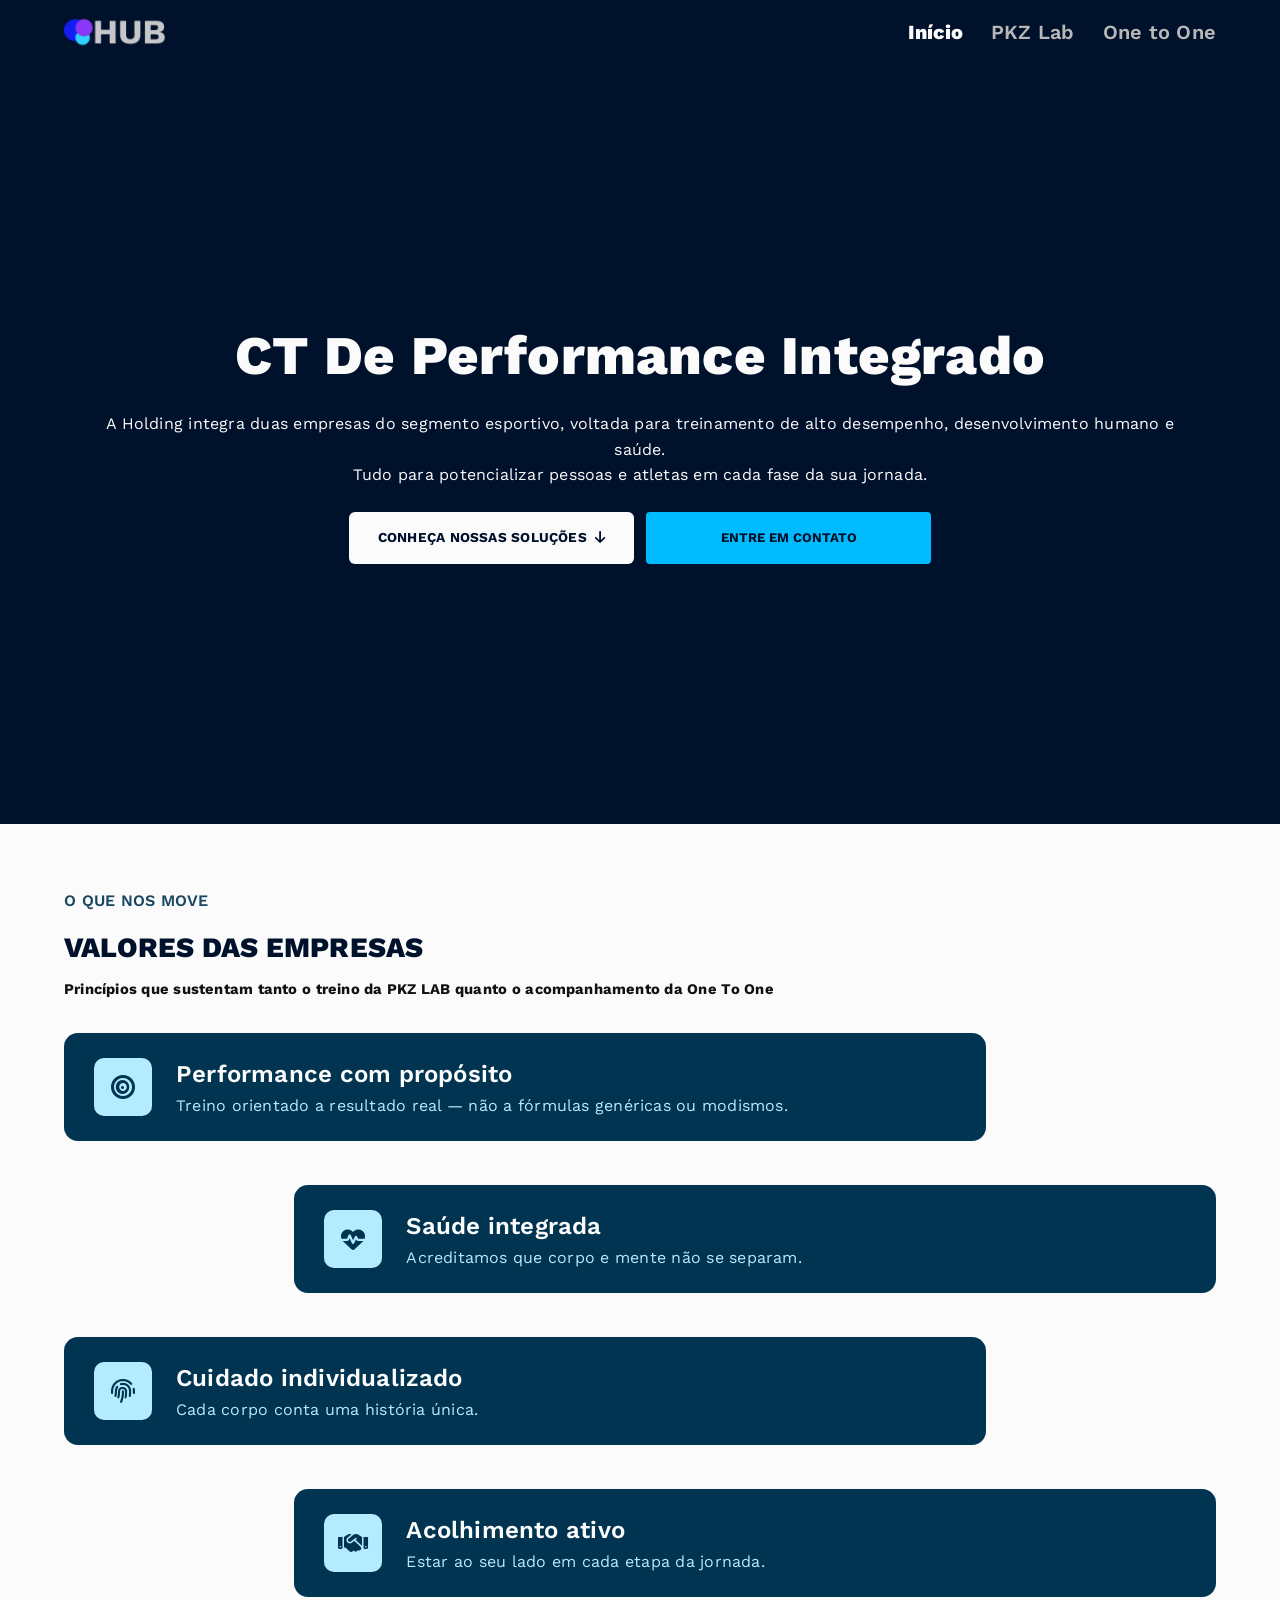
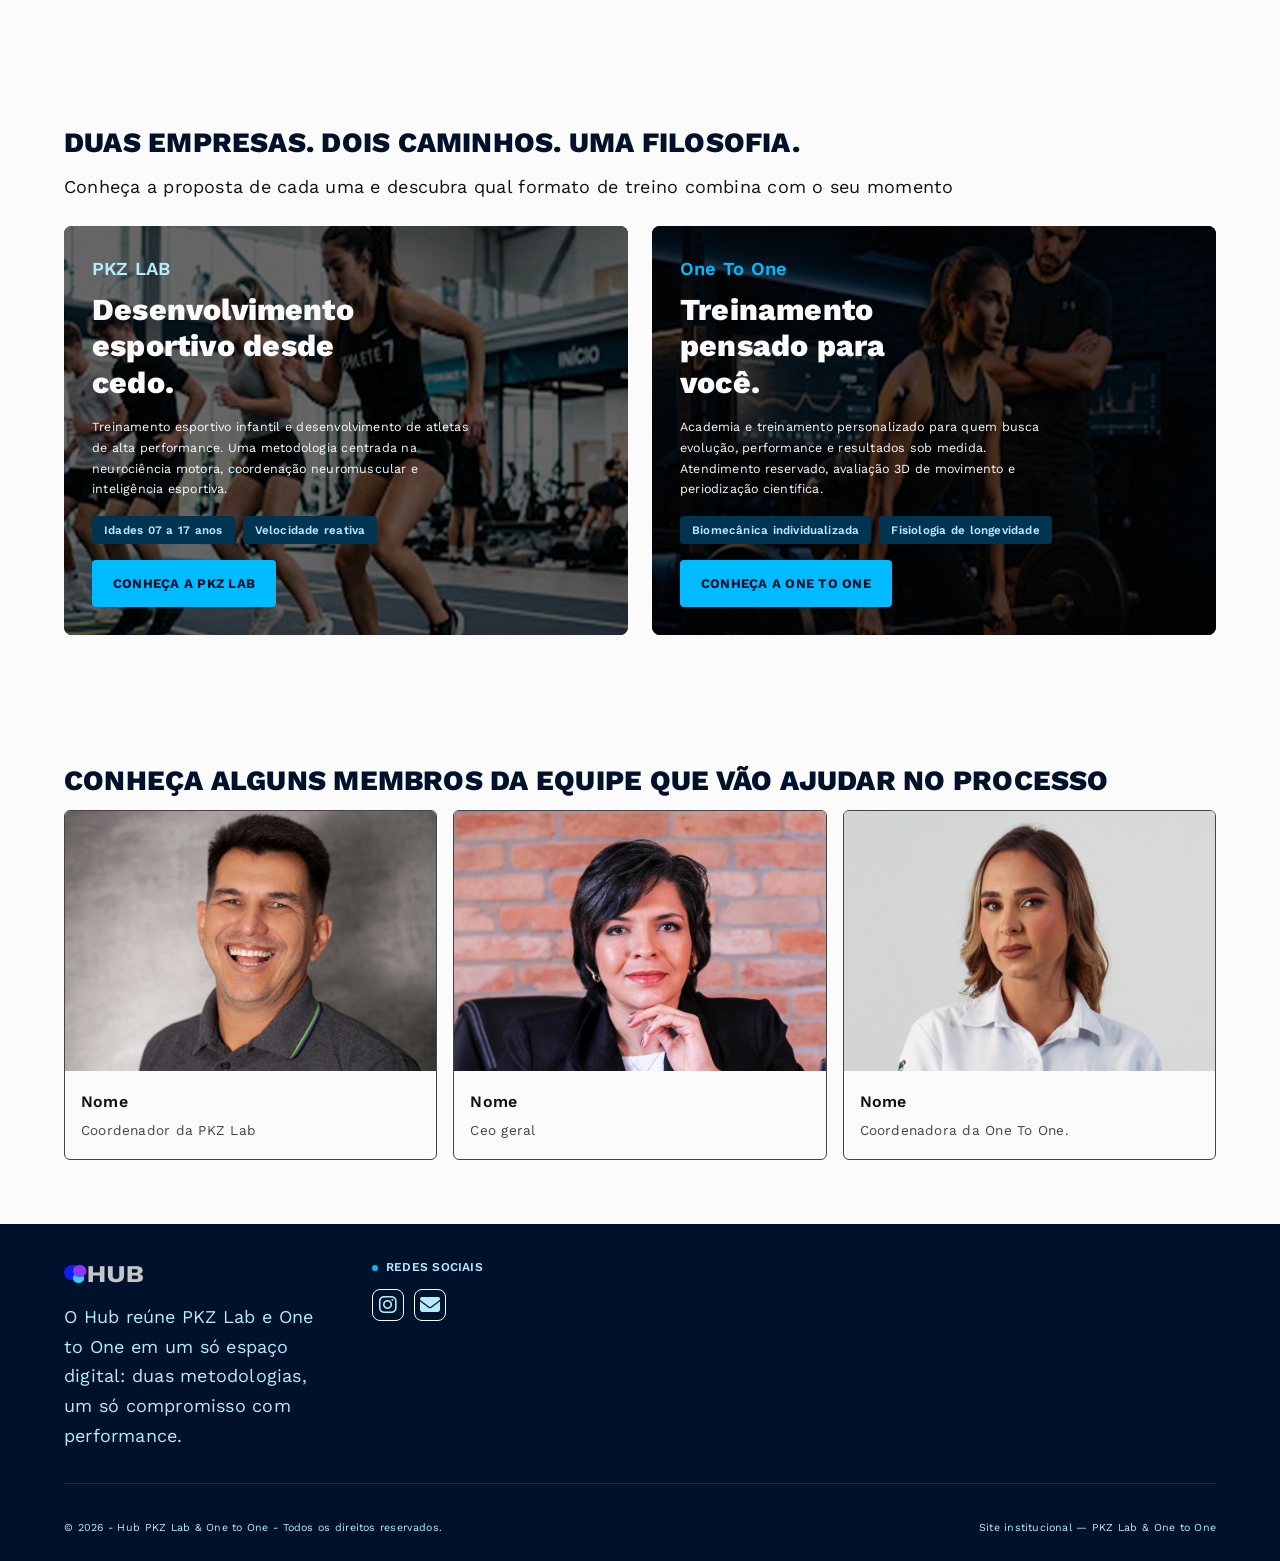
==== commit 5779300a: "fix: imagens do Hub centralizadas" ====
--- a/index.html
+++ b/index.html
@@ -1,29 +1,29 @@
 <!doctype html>
 <html lang="pt-BR">
   <head>
-    <meta charset="UTF-8">
-    <meta name="viewport" content="width=device-width, initial-scale=1.0">
+    <meta charset="UTF-8" />
+    <meta name="viewport" content="width=device-width, initial-scale=1.0" />
     <title>Inicio | Hub PKZ Lab e One To One</title>
     <link
       rel="stylesheet"
       href="https://cdnjs.cloudflare.com/ajax/libs/font-awesome/6.5.1/css/all.min.css"
       crossorigin="anonymous"
       referrerpolicy="no-referrer"
-    >
-    <link rel="preconnect" href="https://fonts.googleapis.com">
-    <link rel="preconnect" href="https://fonts.gstatic.com" crossorigin>
+    />
+    <link rel="preconnect" href="https://fonts.googleapis.com" />
+    <link rel="preconnect" href="https://fonts.gstatic.com" crossorigin />
     <link
       href="https://fonts.googleapis.com/css2?family=DM+Sans:wght@400;500;700&family=Oswald:wght@500&family=Work+Sans:wght@400;500;600;800&display=swap"
       rel="stylesheet"
-    >
-    <link rel="stylesheet" href="styles.css">
+    />
+    <link rel="stylesheet" href="styles.css" />
     <script src="script.js" defer></script>
   </head>
   <body>
     <!-- Header da página inicial -->
     <header class="header__hub">
       <a href="index.html" class="header__logo">
-        <img src="assets/hub_logo.png" alt="Hub — página inicial">
+        <img src="assets/hub_logo.png" alt="Hub — página inicial" />
       </a>
       <nav aria-label="Principal">
         <ul class="menu">
@@ -57,7 +57,7 @@
           <p class="hero__texto">
             A Holding integra duas empresas do segmento esportivo, voltada para
             treinamento de alto desempenho, desenvolvimento humano e saúde.
-            <br>
+            <br />
             Tudo para potencializar pessoas e atletas em cada fase da sua
             jornada.
           </p>
@@ -177,7 +177,7 @@
             class="empresa__imagem"
             src="assets/pkz_empresa.png"
             alt="Jovem atleta em treino de alta performance na PKZ LAB"
-          >
+          />
           <div class="empresa__conteudo">
             <div class="empresa__titulo">
               <p class="empresa__marca">PKZ LAB</p>
@@ -201,7 +201,7 @@
             class="empresa__imagem"
             src="assets/onetoone_empresa.png"
             alt="Treinador acompanhando aluna em atendimento personalizado na One To One"
-          >
+          />
           <div class="empresa__conteudo">
             <div class="empresa__titulo">
               <p class="empresa__marca">One To One</p>
@@ -239,7 +239,7 @@
                 <img
                   src="assets/pessoa2.jpg"
                   alt="Foto do membro da equipe PKZ Lab"
-                >
+                />
               </figure>
               <h3>Nome</h3>
               <p>Coordenador da PKZ Lab</p>
@@ -248,7 +248,7 @@
           <li>
             <article class="membro">
               <figure>
-                <img src="assets/pessoa3.jpg" alt="Foto do CEO geral">
+                <img src="assets/pessoa3.jpg" alt="Foto do CEO geral" />
               </figure>
               <h3>Nome</h3>
               <p>Ceo geral</p>
@@ -260,7 +260,7 @@
                 <img
                   src="assets/pessoa1.jpg"
                   alt="Foto do membro da equipe One To One"
-                >
+                />
               </figure>
               <h3>Nome</h3>
               <p>Coordenadora da One To One.</p>
@@ -274,7 +274,7 @@
 
     <footer class="footer">
       <section class="footer__marca" aria-label="Rodapé do site">
-        <img src="assets/hub_logo.png" alt="Hub">
+        <img src="assets/hub_logo.png" alt="Hub" />
         <p>
           O Hub reúne PKZ Lab e One to One em um só espaço digital: duas
           metodologias, um só compromisso com performance.
@@ -307,7 +307,7 @@
         </ul>
       </section>
 
-      <hr class="footer__linha">
+      <hr class="footer__linha" />
 
       <p class="footer__copy">
         <small
--- a/styles.css
+++ b/styles.css
@@ -13,8 +13,15 @@
   --cor-azul-900: #00112b;
   --cor-cinza-100: #fbfbfb;
 
-  /* Cor de destaque do agendamento (PKZ por padrão; .pagina-one troca) */
   --cor-agendamento: var(--cor-azul-700);
+
+  --gutter: 16px;
+  --margem: max(var(--gutter), calc((100% - 1100px) / 2));
+}
+
+html {
+  scroll-padding-top: 5rem;
+  scroll-behavior: smooth;
 }
 
 html,
@@ -82,15 +89,23 @@
   top: 0;
   z-index: 10;
   display: flex;
+  flex-wrap: wrap;
   justify-content: space-between;
   align-items: center;
-  padding: 24px 64px;
+  gap: 8px 16px;
+  padding: 12px var(--gutter);
 }
 
 header ul {
   display: flex;
   justify-content: space-between;
   gap: 1rem;
+}
+
+/* sem JS o menu ocupa a linha de baixo */
+body > header > nav,
+body > header > .header__acoes {
+  flex-basis: 100%;
 }
 
 li {
@@ -105,9 +120,8 @@
 
 .footer {
   display: flex;
-  flex-wrap: wrap;
-  justify-content: space-between;
-  gap: 32px 48px;
+  flex-direction: column;
+  gap: 24px;
   padding-top: 36px;
   padding-bottom: 24px;
   background: var(--cor-azul-900);
@@ -116,7 +130,7 @@
 }
 
 .footer__marca {
-  width: 260px;
+  width: 100%;
   line-height: 1.7;
 }
 
@@ -124,10 +138,6 @@
   margin-bottom: 14px;
   height: 28px;
   width: 80px;
-}
-
-.footer__redes {
-  flex: 1;
 }
 
 .footer__redes h2 {
@@ -152,7 +162,7 @@
   display: flex;
   gap: 10px;
 }
-.footer__redes i{
+.footer__redes i {
   font-size: 20px;
 }
 
@@ -160,8 +170,8 @@
   display: flex;
   align-items: center;
   justify-content: center;
-  width: 32px;
-  height: 32px;
+  width: 44px;
+  height: 44px;
   border: 1px solid var(--cor-cinza-100);
   border-radius: 8px;
   color: var(--cor-azul-100);
@@ -184,6 +194,59 @@
   font-size: 0.8rem;
 }
 
+/* 601px — 767px: phablets e tablets pequenos */
+@media (min-width: 601px) {
+  :root {
+    --gutter: 24px;
+  }
+}
+
+/* 767px — 1024px: tablets */
+@media (min-width: 767px) {
+  :root {
+    --gutter: 40px;
+  }
+
+  header {
+    flex-wrap: nowrap;
+    padding-block: 24px;
+  }
+
+  .footer {
+    flex-direction: row;
+    flex-wrap: wrap;
+    justify-content: space-between;
+    gap: 32px 48px;
+  }
+
+  .footer__marca {
+    width: 260px;
+  }
+
+  .footer__redes {
+    flex: 1;
+  }
+}
+
+/* 1025px — 1200px: laptops, desktops e telas grandes */
+@media (min-width: 1025px) {
+  :root {
+    --gutter: 64px;
+  }
+
+  .btn-rede {
+    width: 32px;
+    height: 32px;
+  }
+}
+
+/* 1201px em diante: telas muito grandes e TVs */
+@media (min-width: 1201px) {
+  :root {
+    --margem: max(var(--gutter), calc((100% - 1280px) / 2));
+  }
+}
+
 /*------------------------------------------
 Index.html
 --------------------------------------------*/
@@ -191,13 +254,12 @@
 .secao,
 .header__hub,
 .footer {
-  padding-left: max(64px, calc((100% - 1100px) / 2));
-  padding-right: max(64px, calc((100% - 1100px) / 2));
+  padding-inline: var(--margem);
 }
 
 .secao {
-  padding-top: 64px;
-  padding-bottom: 64px;
+  padding-top: 48px;
+  padding-bottom: 48px;
 }
 
 .btn {
@@ -259,13 +321,27 @@
   height: 40px;
 }
 
+.header__logo img {
+  width: 100%;
+  height: 100%;
+  object-fit: contain;
+  object-position: left center;
+}
+
 .menu {
-  gap: 28px;
+  flex-direction: column;
+  gap: 0;
+}
+
+.menu li + li {
+  border-top: 1px solid rgba(255, 255, 255, 0.12);
 }
 
 .menu a {
+  display: block;
+  padding: 12px 0;
   font-weight: 600;
-  font-size: 1.25rem;
+  font-size: 1.1rem;
   color: #b7b7b7;
 }
 
@@ -278,13 +354,116 @@
   font-weight: 800;
 }
 
+/* Menu hambúrguer (botão e classes criados pelo JS) */
+.menu-toggle {
+  display: grid;
+  place-items: center;
+  flex-shrink: 0;
+  width: 44px;
+  height: 44px;
+  border: 1px solid rgba(255, 255, 255, 0.35);
+  border-radius: 8px;
+  background: transparent;
+  color: var(--cor-cinza-100);
+  cursor: pointer;
+}
+
+.menu-toggle:hover {
+  background: rgba(255, 255, 255, 0.1);
+}
+
+.menu-toggle:focus-visible {
+  outline: 3px solid var(--cor-azul-500);
+  outline-offset: 2px;
+}
+
+.menu-toggle__barra,
+.menu-toggle__barra::before,
+.menu-toggle__barra::after {
+  display: block;
+  width: 22px;
+  height: 2px;
+  border-radius: 2px;
+  background: currentColor;
+  transition:
+    transform 0.25s ease,
+    top 0.25s ease,
+    background-color 0.25s ease;
+}
+
+.menu-toggle__barra {
+  position: relative;
+}
+
+.menu-toggle__barra::before,
+.menu-toggle__barra::after {
+  content: "";
+  position: absolute;
+  left: 0;
+}
+
+.menu-toggle__barra::before {
+  top: -7px;
+}
+
+.menu-toggle__barra::after {
+  top: 7px;
+}
+
+.menu-aberto .menu-toggle__barra {
+  background: transparent;
+}
+
+.menu-aberto .menu-toggle__barra::before {
+  top: 0;
+  transform: rotate(45deg);
+}
+
+.menu-aberto .menu-toggle__barra::after {
+  top: 0;
+  transform: rotate(-45deg);
+}
+
+.menu-pronto > .menu-painel {
+  position: absolute;
+  top: 100%;
+  left: 0;
+  right: 0;
+  padding: 8px var(--gutter) 24px;
+  background: inherit;
+  border-top: 1px solid rgba(255, 255, 255, 0.15);
+  box-shadow: 0 12px 16px rgba(0, 0, 0, 0.25);
+  visibility: hidden;
+  opacity: 0;
+  transform: translateY(-8px);
+  transition:
+    opacity 0.2s ease,
+    transform 0.2s ease,
+    visibility 0.2s;
+}
+
+.menu-pronto.menu-aberto > .menu-painel {
+  visibility: visible;
+  opacity: 1;
+  transform: none;
+}
+
+@media (prefers-reduced-motion: reduce) {
+  .menu-pronto > .menu-painel,
+  .menu-toggle__barra,
+  .menu-toggle__barra::before,
+  .menu-toggle__barra::after {
+    transition: none;
+  }
+}
+
 .hero {
   position: relative;
   display: flex;
   align-items: center;
   justify-content: center;
-  min-height: 680px;
-  padding: 64px 24px;
+  min-height: 520px;
+  padding: 48px 16px;
   background: var(--cor-azul-900);
   color: var(--cor-cinza-100);
   text-align: center;
@@ -295,7 +474,7 @@
   top: 0;
   left: 0;
   width: 100%;
-  height: 680px;
+  height: 100%;
   object-fit: cover;
   filter: brightness(0.5);
 }
@@ -305,7 +484,7 @@
   top: 0;
   left: 0;
   width: 100%;
-  height: 680px;
+  height: 100%;
   object-fit: cover;
   filter: brightness(0.7);
 }
@@ -316,8 +495,7 @@
   display: flex;
   flex-direction: column;
   align-items: center;
-  gap: 24px;
-  padding: 0 64px;
+  gap: 20px;
 }
 
 .hero__conteudo h1 {
@@ -331,7 +509,9 @@
 
 .hero__acoes {
   display: grid;
-  grid-template-columns: repeat(2, 1fr);
+  grid-template-columns: 1fr;
+  width: 100%;
+  max-width: 420px;
   gap: 12px;
 }
 
@@ -346,7 +526,7 @@
 .secao h2 {
   margin-bottom: 12px;
   font-weight: 800;
-  font-size: 1.75rem;
+  font-size: 1.5rem;
   line-height: 1.25;
   text-transform: uppercase;
   color: var(--cor-azul-900);
@@ -361,18 +541,18 @@
 .valores__lista {
   display: flex;
   flex-direction: column;
-  gap: 44px;
+  gap: 24px;
 }
 
 .valores__lista article {
-  width: 80%;
+  width: 100%;
   background: var(--cor-azul-800);
   color: var(--cor-cinza-100);
 }
 
 /* ---- Cards de valores: entram na tela ao rolar ---- */
 .valores {
-  overflow-x: clip; /* evita rolagem horizontal enquanto os cards estão deslocados */
+  overflow-x: clip;
 }
 
 .valores__lista .card-caracteristica {
@@ -385,37 +565,23 @@
   margin-left: auto;
 }
 
-/* Estado inicial, adicionado pelo JS. Por padrão vem da esquerda */
 .valor--oculto {
   opacity: 0;
-  transform: translateX(-6rem);
-}
-
-/* Os cards da direita vêm da direita */
+  transform: translateX(-3rem);
+}
+
 .valor--direita.valor--oculto {
-  transform: translateX(6rem);
-}
-
-@media (prefers-reduced-motion: reduce) {
-  .valores__lista .card-caracteristica {
-    transition: none;
-  }
-
-  .valor--oculto,
-  .valor--direita.valor--oculto {
-    opacity: 1;
-    transform: none;
-  }
+  transform: translateX(3rem);
 }
 
 .empresas {
   display: grid;
-  grid-template-columns: 1fr 1fr;
+  grid-template-columns: 1fr;
   gap: 24px;
 }
 
 .empresas__cabecalho {
-  grid-column: 1 / 3;
+  grid-column: 1 / -1;
   margin-bottom: 0;
 }
 
@@ -423,7 +589,7 @@
   position: relative;
   display: flex;
   min-height: 380px;
-  padding: 28px;
+  padding: 20px;
   border-radius: 8px;
   overflow: hidden;
   background: var(--cor-azul-900);
@@ -437,13 +603,16 @@
   width: 100%;
   height: 100%;
   object-fit: cover;
+  object-position: center 30%;
 }
 
 .empresa--pkz .empresa__imagem {
+  object-position: 55% 30%;
   filter: brightness(0.4);
 }
 
 .empresa--one .empresa__imagem {
+  object-position: 55% 25%;
   filter: brightness(0.3);
 }
 
@@ -470,14 +639,14 @@
 .empresa h3 {
   max-width: 14ch;
   font-weight: 800;
-  font-size: 1.9rem;
+  font-size: 1.5rem;
   line-height: 1.2;
 }
 
 .empresa__descricao {
   max-width: 48ch;
   margin-top: auto;
-  font-size: 0.78rem;
+  font-size: 0.875rem;
   line-height: 1.65;
 }
 
@@ -492,13 +661,13 @@
   border-radius: 4px;
   background: var(--cor-azul-800);
   font-weight: 600;
-  font-size: 0.68rem;
+  font-size: 0.72rem;
   color: var(--cor-azul-100);
 }
 
 .equipe__lista {
   display: grid;
-  grid-template-columns: 1fr 1fr 1fr;
+  grid-template-columns: 1fr;
   gap: 16px;
 }
 
@@ -507,13 +676,13 @@
   overflow: hidden;
   border: 1px solid #444;
   border-radius: 6px;
-  /* width: 400px; */
 }
 
 .membro img {
   width: 100%;
   aspect-ratio: 10 / 7;
   object-fit: cover;
+  object-position: center 20%;
 }
 
 .membro h3 {
@@ -527,13 +696,136 @@
   color: #444;
 }
 
+/* 601px — 767px: phablets e tablets pequenos */
+@media (min-width: 601px) {
+  .hero__acoes {
+    grid-template-columns: repeat(2, 1fr);
+    width: auto;
+    max-width: none;
+  }
+}
+
+/* 767px — 1024px: tablets */
+@media (min-width: 767px) {
+  .secao {
+    padding-top: 64px;
+    padding-bottom: 64px;
+  }
+
+  .secao h2 {
+    font-size: 1.75rem;
+  }
+
+  /* menu horizontal no lugar do hambúrguer */
+  .menu-toggle {
+    display: none;
+  }
+
+  body > header > nav,
+  body > header > .header__acoes {
+    flex-basis: auto;
+  }
+
+  .menu-pronto > .menu-painel {
+    position: static;
+    flex-direction: row;
+    align-items: center;
+    gap: 40px;
+    padding: 0;
+    background: none;
+    border: 0;
+    box-shadow: none;
+    visibility: visible;
+    opacity: 1;
+    transform: none;
+    transition: none;
+  }
+
+  .menu {
+    flex-direction: row;
+    gap: 28px;
+  }
+
+  .menu li + li {
+    border-top: 0;
+  }
+
+  .menu a {
+    padding: 0;
+    font-size: 1.25rem;
+  }
+
+  .hero {
+    min-height: 600px;
+  }
+
+  .hero__conteudo {
+    gap: 24px;
+    padding-inline: var(--gutter);
+  }
+
+  .valores__lista {
+    gap: 44px;
+  }
+
+  .valores__lista article {
+    width: 80%;
+  }
+
+  .valor--oculto {
+    transform: translateX(-6rem);
+  }
+
+  .valor--direita.valor--oculto {
+    transform: translateX(6rem);
+  }
+
+  .empresas {
+    grid-template-columns: 1fr 1fr;
+  }
+
+  .empresa {
+    padding: 28px;
+  }
+
+  .empresa h3 {
+    font-size: 1.9rem;
+  }
+
+  .empresa__descricao {
+    font-size: 0.78rem;
+  }
+
+  .equipe__lista {
+    grid-template-columns: repeat(3, 1fr);
+  }
+}
+
+/* 1025px — 1200px: laptops, desktops e telas grandes */
+@media (min-width: 1025px) {
+  .hero {
+    min-height: 680px;
+    padding: 64px 24px;
+  }
+
+  .hero__conteudo {
+    padding-inline: 64px;
+  }
+}
+
+/* 1201px em diante: telas muito grandes e TVs */
+@media (min-width: 1201px) {
+  .hero {
+    min-height: 760px;
+  }
+}
+
 /* ==========================================================
    MODAL: BASE (reutilizável em qualquer página)
    Estrutura: .modal > .modal__caixa > [.modal__fechar, .modal__cabecalho, conteúdo]
    ========================================================== */
 
 .modal {
-  /* Centralização: o reset global (margin: 0) quebra o margin: auto nativo do dialog */
   position: fixed;
   inset: 0;
   margin: auto;
@@ -556,14 +848,14 @@
 .modal__caixa {
   position: relative;
   isolation: isolate;
-  padding: 2rem;
+  padding: 1.25rem;
 }
 
 .modal__fechar {
   position: absolute;
   z-index: 10;
-  top: 1rem;
-  right: 1rem;
+  top: 0.75rem;
+  right: 0.75rem;
   display: grid;
   place-items: center;
   width: 3rem;
@@ -610,7 +902,7 @@
 
 .escolha-empresa {
   display: grid;
-  grid-template-columns: repeat(2, 1fr);
+  grid-template-columns: 1fr;
   gap: 1rem;
   margin: 0;
   padding: 0;
@@ -624,19 +916,23 @@
   flex-direction: column;
   gap: 0.75rem;
   height: 100%;
-  padding: 1.5rem;
+  padding: 1.25rem;
   border: 2px solid #e5e5e5;
   border-radius: 12px;
   color: inherit;
   text-decoration: none;
   transition:
     border-color 0.2s,
+    background-color 0.2s,
+    color 0.2s,
     transform 0.2s;
 }
 
 .escolha-empresa__card:hover,
 .escolha-empresa__card:focus-visible {
   border-color: var(--escolha-empresa-cor);
+  background-color: var(--escolha-empresa-cor);
+  color: var(--cor-cinza-100);
   transform: translateY(-2px);
 }
 
@@ -652,11 +948,31 @@
   margin-top: auto;
   font-weight: 600;
   color: var(--escolha-empresa-cor);
-}
-
-@media (max-width: 600px) {
+  transition: color 0.2s;
+}
+
+.escolha-empresa__card:hover .escolha-empresa__cta,
+.escolha-empresa__card:focus-visible .escolha-empresa__cta {
+  color: var(--cor-azul-100);
+}
+
+/* 601px — 767px: phablets e tablets pequenos */
+@media (min-width: 601px) {
+  .modal__caixa {
+    padding: 2rem;
+  }
+
+  .modal__fechar {
+    top: 1rem;
+    right: 1rem;
+  }
+
   .escolha-empresa {
-    grid-template-columns: 1fr;
+    grid-template-columns: repeat(2, 1fr);
+  }
+
+  .escolha-empresa__card {
+    padding: 1.5rem;
   }
 }
 
@@ -668,11 +984,11 @@
 }
 
 .pkz-hero {
-  height: 680px;
-  padding-left: max(64px, calc((100% - 1100px) / 2));
-  padding-right: max(64px, calc((100% - 1100px) / 2));
+  padding: 48px var(--margem);
   background-image: url(assets/pkz_hero_banner.jpg);
-  background-image: linear-gradient(rgba(0, 17, 43, 0.7), rgba(0, 17, 43, 0.7)), url(assets/pkz_hero_banner.jpg);
+  background-image:
+    linear-gradient(rgba(0, 17, 43, 0.7), rgba(0, 17, 43, 0.7)),
+    url(assets/pkz_hero_banner.jpg);
   background-size: cover;
   background-position: center;
   background-repeat: no-repeat;
@@ -682,9 +998,9 @@
   justify-content: center;
   align-items: center;
   text-align: center;
-  gap: 40px;
-  min-height: calc(100vh - 80px);
-  margin-bottom: 64px;
+  gap: 24px;
+  min-height: 560px;
+  margin-bottom: 40px;
 }
 
 .pkz-hero h1 {
@@ -714,14 +1030,11 @@
 
 /*PKZ - QUEM SOMOS NÓS*/
 .pkz-sobre {
-  padding-left: max(64px, calc((100% - 1100px) / 2));
-  padding-right: max(64px, calc((100% - 1100px) / 2));
-  display: flex;
-  align-items: center;
-  justify-content: space-between;
-  gap: 32px;
-  min-height: calc(100vh - 80px);
-  margin-bottom: 64px;
+  padding-inline: var(--margem);
+  display: flex;
+  flex-direction: column;
+  gap: 24px;
+  margin-bottom: 40px;
 }
 
 .descricao-sobre {
@@ -761,13 +1074,12 @@
 /*PKZ caracteristicas*/
 
 .pkz-caracteristicas {
-  padding-left: max(64px, calc((100% - 1100px) / 2));
-  padding-right: max(64px, calc((100% - 1100px) / 2));
+  padding-inline: var(--margem);
   background-color: var(--cor-cinza-100);
   display: flex;
   flex-direction: column;
-  gap: 48px;
-  margin-bottom: 64px;
+  gap: 32px;
+  margin-bottom: 40px;
   align-items: center;
 }
 
@@ -786,7 +1098,7 @@
   display: flex;
   flex-direction: column;
   gap: 24px;
-  width: 80%;
+  width: 100%;
   max-width: 1100px;
   margin: 0 auto;
 }
@@ -794,10 +1106,12 @@
 .card-caracteristica {
   width: 100%;
   border-radius: 14px;
-  padding: 22px 30px;
-  display: flex;
+  padding: 20px;
+  display: flex;
+  flex-direction: column;
   align-items: center;
-  gap: 24px;
+  gap: 16px;
+  text-align: center;
   background-color: var(--cor-azul-800);
   color: var(--cor-cinza-100);
 }
@@ -832,11 +1146,8 @@
 /*Seção Planos*/
 
 .pkz-planos {
-  padding-left: max(64px, calc((100% - 1100px) / 2));
-  padding-right: max(64px, calc((100% - 1100px) / 2));
-  padding-bottom: 64px;
-  padding-top: 64px;
-  margin-bottom: 64px;
+  padding: 48px var(--margem);
+  margin-bottom: 40px;
   width: 100%;
   display: flex;
   flex-direction: column;
@@ -867,8 +1178,8 @@
   width: 100%;
   max-width: 1100px;
   display: grid;
-  grid-template-columns: repeat(auto-fit, minmax(310px, 1fr));
-  gap: 32px;
+  grid-template-columns: repeat(auto-fit, minmax(min(100%, 310px), 1fr));
+  gap: 24px;
 }
 
 .card-plano {
@@ -879,7 +1190,7 @@
   border: 1.5px solid var(--cor-cinza-100);
   background-color: var(--cor-azul-700);
   border-radius: 16px;
-  padding: 24px 24px;
+  padding: 20px;
   transition: 0.3s ease-in;
 }
 
@@ -889,9 +1200,11 @@
   gap: 8px;
 }
 
-.card-plano:hover {
-  transform: scale(1.05);
-  box-shadow: 0px 10px 20px rgba(0, 0, 0, 0.2);
+@media (hover: hover) {
+  .card-plano:hover {
+    transform: scale(1.05);
+    box-shadow: 0px 10px 20px rgba(0, 0, 0, 0.2);
+  }
 }
 .card-plano h2 {
   color: var(--cor-cinza-100);
@@ -948,11 +1261,29 @@
   border-color: var(--cor-cinza-100);
 }
 
+.header__acoes .btn-agendamento {
+  text-decoration: none;
+  display: inline-block;
+  text-align: center;
+  background-color: transparent;
+  color: var(--cor-cinza-100);
+  border-color: var(--cor-cinza-100);
+  border-radius: 8px;
+  padding: 10px 24px;
+  font-weight: 600;
+  transition: all 0.3s ease;
+}
+
+.header__acoes .btn-agendamento:hover,
+.header__acoes .btn-agendamento[aria-current="page"] {
+  color: var(--cor-azul-700);
+  border: 1px solid var(--cor-azul-800);
+  background-color: var(--cor-cinza-100);
+}
+
 /*Seção opinião*/
 .pkz-secao-opiniao {
-  padding-left: max(64px, calc((100% - 1100px) / 2));
-  padding-right: max(64px, calc((100% - 1100px) / 2));
-  padding-bottom: 64px;
+  padding: 0 var(--margem) 40px;
   display: flex;
   flex-direction: column;
   gap: 24px;
@@ -964,7 +1295,7 @@
 
 .pkz-secao-opiniao ul li article {
   background-color: var(--cor-azul-800);
-  padding: 32px;
+  padding: 20px;
 }
 .pkz-secao-opiniao ul li article footer p {
   color: var(--cor-azul-100);
@@ -974,9 +1305,8 @@
 
 #pkz-localizacao {
   background-color: var(--cor-azul-800);
-  margin-bottom: 64px;
-  padding-bottom: 64px;
-  padding-top: 64px;
+  margin-bottom: 40px;
+  padding-block: 40px;
 }
 
 #secao-pkz h2 {
@@ -985,7 +1315,7 @@
 
 #cta-pkz {
   background-color: var(--cor-azul-800);
-  border-radius: 32px;
+  border-radius: 16px;
 }
 
 #cta-pkz h2 span {
@@ -1001,18 +1331,101 @@
 
 .localizacao__mapa iframe {
   width: 100%;
-  height: 350px;
+  height: 300px;
   border-radius: 8px;
   border: none;
 }
 
 #footer-pkz {
   background-color: var(--cor-azul-700);
+}
+
+/* 601px — 767px: phablets e tablets pequenos */
+@media (min-width: 601px) {
+  .card-plano {
+    padding: 24px;
+  }
+
+  .pkz-secao-opiniao ul li article {
+    padding: 32px;
+  }
+
+  #cta-pkz {
+    border-radius: 32px;
+  }
+
+  .localizacao__mapa iframe {
+    height: 350px;
+  }
+}
+
+/* 767px — 1024px: tablets */
+@media (min-width: 767px) {
+  .pkz-hero {
+    min-height: max(680px, calc(100vh - 80px));
+    gap: 40px;
+  }
+
+  .pkz-sobre {
+    flex-direction: row;
+    align-items: center;
+    justify-content: space-between;
+    gap: 32px;
+    min-height: calc(100vh - 80px);
+    margin-bottom: 64px;
+  }
+
+  .pkz-caracteristicas {
+    gap: 48px;
+    margin-bottom: 64px;
+  }
+
+  .conteiner-cards-caracteristicas {
+    width: 80%;
+  }
+
+  .card-caracteristica {
+    flex-direction: row;
+    gap: 24px;
+    padding: 22px 30px;
+    text-align: left;
+  }
+
+  .pkz-planos {
+    padding-block: 64px;
+    margin-bottom: 64px;
+  }
+
+  .conteiner-planos-cards {
+    gap: 32px;
+  }
+
+  .pkz-secao-opiniao {
+    padding-bottom: 64px;
+  }
+
+  #pkz-localizacao {
+    margin-bottom: 64px;
+    padding-block: 64px;
+  }
+}
+
+/* 1201px em diante: telas muito grandes e TVs */
+@media (min-width: 1201px) {
+  .pkz-hero {
+    min-height: max(760px, calc(100vh - 80px));
+  }
+
+  .conteiner-planos-cards,
+  .conteiner-cards-caracteristicas {
+    max-width: 1280px;
+  }
 }
 
 /*------------------------------------------------
 One To One
 ------------------------------------------------*/
+
 .hero__eyebrow {
   font-weight: 700;
   font-size: 0.75rem;
@@ -1051,12 +1464,13 @@
   -webkit-text-stroke: 1px rgba(255, 255, 255, 0.15);
 }
 
+/* Carrossel (compartilhado entre Planos e Opiniões) */
 .carrossel {
   position: relative;
   display: flex;
   align-items: center;
   justify-content: center;
-  gap: 24px;
+  gap: 8px;
 }
 
 .carrossel__seta {
@@ -1064,8 +1478,8 @@
   display: flex;
   align-items: center;
   justify-content: center;
-  width: 40px;
-  height: 40px;
+  width: 44px;
+  height: 44px;
   border: none;
   border-radius: 50%;
   background: transparent;
@@ -1086,17 +1500,19 @@
   display: flex;
   width: 100%;
   max-width: 820px;
-  overflow: hidden;
+  overflow-x: auto;
+  scroll-snap-type: x mandatory;
+  scrollbar-width: none;
+  gap: 24px;
+}
+
+.carrossel__slides::-webkit-scrollbar {
+  display: none;
 }
 
 .carrossel__slides > li {
-  flex-shrink: 0;
-  width: 100%;
-  display: none;
-}
-
-.carrossel__slides > li[aria-current="true"] {
-  display: block;
+  flex: 0 0 100%;
+  scroll-snap-align: start;
 }
 
 .carrossel__dots {
@@ -1113,6 +1529,15 @@
   border-radius: 4px;
   background: rgba(255, 255, 255, 0.3);
   cursor: pointer;
+  transition:
+    width 0.5s ease,
+    background-color 0.5s ease;
+}
+
+@media (prefers-reduced-motion: reduce) {
+  .carrossel__dots button {
+    transition: none;
+  }
 }
 
 .carrossel__dots button[aria-current="true"] {
@@ -1120,22 +1545,24 @@
   background: var(--cor-cinza-100);
 }
 
+/* Planos (carrossel) */
 .planos-one {
-  padding: 64px max(24px, calc((100% - 1100px) / 2));
+  padding: 48px max(24px, calc((100% - 1100px) / 2));
   background: var(--cor-azul-900);
   color: var(--cor-cinza-100);
   text-align: center;
 }
 
 .planos-one h2 {
-  margin-bottom: 40px;
+  margin-bottom: 32px;
   font-weight: 800;
-  font-size: 1.75rem;
+  font-size: 1.5rem;
 }
 
 .plano-card article {
   display: grid;
-  grid-template-columns: 1fr 1fr;
+  grid-template-columns: 1fr;
+  height: 100%;
   position: relative;
   border-radius: 16px;
   overflow: hidden;
@@ -1145,14 +1572,14 @@
 
 .plano-card__imagem {
   width: 100%;
-  height: 100%;
+  aspect-ratio: 4 / 3;
   object-fit: cover;
 }
 
 .plano-card__badge {
   position: absolute;
-  top: 20px;
-  left: 20px;
+  top: 16px;
+  left: 16px;
   padding: 6px 14px;
   border-radius: 20px;
   background: var(--cor-azul-900);
@@ -1165,7 +1592,7 @@
   display: flex;
   flex-direction: column;
   gap: 16px;
-  padding: 32px;
+  padding: 24px;
   background: var(--cor-azul-100);
 }
 
@@ -1211,11 +1638,12 @@
   opacity: 0.85;
 }
 
+/* Opiniões */
 .opinioes__lista {
   display: grid;
-  grid-template-columns: repeat(2, 1fr);
-  gap: 24px;
-  margin-top: 40px;
+  grid-template-columns: 1fr;
+  gap: 16px;
+  margin-top: 32px;
 }
 
 .opiniao-card article {
@@ -1223,7 +1651,7 @@
   flex-direction: column;
   gap: 24px;
   height: 100%;
-  padding: 28px;
+  padding: 24px;
   border-radius: 16px;
   background: var(--cor-azul-900);
   color: var(--cor-cinza-100);
@@ -1255,29 +1683,24 @@
 }
 
 .carrossel__setas-inline {
-  display: none;
+  display: flex;
   justify-content: center;
   gap: 16px;
   margin-top: 24px;
 }
 
-@media (max-width: 720px) {
-  .opinioes__lista {
-    grid-template-columns: 1fr;
-  }
-
-  .carrossel__setas-inline {
-    display: flex;
-  }
-}
-
+/* Características (reaproveita .equipe__lista / .membro) */
+.caracteristicas .membro img {
+  aspect-ratio: 4 / 5;
+}
+
+/* Localização */
 .localizacao {
   display: grid;
-  grid-template-columns: 1fr 1fr;
-  gap: 48px;
+  grid-template-columns: 1fr;
+  gap: 32px;
   align-items: center;
-  padding-left: max(64px, calc((100% - 1100px) / 2));
-  padding-right: max(64px, calc((100% - 1100px) / 2));
+  padding: 40px max(24px, calc((100% - 1100px) / 2));
   background: var(--cor-azul-900);
   color: var(--cor-cinza-100);
 }
@@ -1314,6 +1737,13 @@
   border-radius: 12px;
 }
 
+.localizacao__mapa iframe {
+  width: 100%;
+  aspect-ratio: 16 / 10;
+  border: 0;
+  border-radius: 12px;
+}
+
 .localizacao__mapa figcaption {
   margin-top: 8px;
   font-size: 0.7rem;
@@ -1321,9 +1751,10 @@
   text-align: right;
 }
 
+/* Chamada para ação */
 .cta-one {
-  margin: 0 max(24px, calc((100% - 1100px) / 2)) 64px;
-  padding: 56px 24px;
+  margin: 48px max(24px, calc((100% - 1100px) / 2));
+  padding: 40px 24px;
   border-radius: 24px;
   background: var(--cor-azul-800);
   color: var(--cor-cinza-100);
@@ -1337,10 +1768,13 @@
 .cta-one h2 {
   max-width: 24ch;
   font-weight: 800;
-  font-size: 2rem;
+  font-size: 1.5rem;
 }
 
 .cta-one h2 span {
+  white-space: nowrap;
+  font-size: min(1.5em, calc((100vw - 96px) / 6.4));
+  line-height: 1;
   color: var(--cor-azul-500);
 }
 
@@ -1350,9 +1784,282 @@
   opacity: 0.9;
 }
 
+/* 601px — phablets: opiniões em 2 colunas, sem setas extras */
+@media (min-width: 601px) {
+  .opinioes__lista {
+    grid-template-columns: repeat(2, 1fr);
+    gap: 24px;
+  }
+
+  .carrossel__setas-inline {
+    display: none;
+  }
+}
+
+/* 768px — tablets: card de plano em 2 colunas, localização lado a lado */
+@media (min-width: 768px) {
+  .carrossel {
+    gap: 16px;
+  }
+
+  .planos-one {
+    padding-block: 64px;
+  }
+
+  .planos-one h2 {
+    margin-bottom: 40px;
+    font-size: 1.75rem;
+  }
+
+  .plano-card article {
+    grid-template-columns: 1fr 1fr;
+  }
+
+  .plano-card__imagem {
+    height: 100%;
+    aspect-ratio: auto;
+  }
+
+  .plano-card__badge {
+    top: 20px;
+    left: 20px;
+  }
+
+  .plano-card__detalhes {
+    padding: 32px;
+  }
+
+  .opinioes__lista {
+    margin-top: 40px;
+  }
+
+  .opiniao-card article {
+    padding: 28px;
+  }
+
+  .localizacao {
+    grid-template-columns: 1fr 1fr;
+    gap: 48px;
+    padding: 64px max(64px, calc((100% - 1100px) / 2));
+  }
+
+  .cta-one {
+    margin-block: 64px;
+    padding-block: 56px;
+  }
+
+  .cta-one h2 {
+    font-size: 2rem;
+  }
+}
+
+@media (min-width: 601px) {
+  .cta-one h2 {
+    max-width: none;
+  }
+}
+
+/* 1025px — laptops e desktops */
+@media (min-width: 1025px) {
+  .carrossel {
+    gap: 24px;
+  }
+}
+
+.pagina-one .header__hub {
+  gap: 8px 24px;
+}
+
+.pagina-one .menu {
+  flex-wrap: wrap;
+  justify-content: center;
+  gap: 8px 16px;
+}
+
+.pagina-one .hero {
+  min-height: 520px;
+  padding: 48px 24px;
+}
+
+.pagina-one .hero__conteudo {
+  gap: 20px;
+}
+
+.pagina-one .hero h1 {
+  max-width: 14ch;
+  font-size: 2rem;
+}
+
+.pagina-one .hero__wordmark {
+  display: none;
+}
+
+.pagina-one .secao {
+  padding-block: 48px;
+}
+
+.pagina-one .secao__cabecalho {
+  margin-bottom: 32px;
+}
+
+.pagina-one .secao h2 {
+  font-size: 1.5rem;
+}
+
+.pagina-one .equipe__lista {
+  grid-template-columns: 1fr;
+}
+
+.pagina-one .footer__marca {
+  width: 100%;
+}
+
+.pagina-one .btn-rede {
+  width: 44px;
+  height: 44px;
+}
+
+@media (min-width: 601px) {
+  .pagina-one .hero h1 {
+    font-size: 2.5rem;
+  }
+
+  .pagina-one .caracteristicas .membro img {
+    aspect-ratio: 16 / 10;
+  }
+}
+
+@media (min-width: 768px) {
+  .pagina-one .menu {
+    flex-wrap: nowrap;
+    gap: 28px;
+  }
+
+  .pagina-one .hero {
+    min-height: 600px;
+  }
+
+  .pagina-one .hero h1 {
+    max-width: 11ch;
+    font-size: 3rem;
+  }
+
+  .pagina-one .hero__wordmark {
+    display: block;
+    font-size: 5rem;
+  }
+
+  .pagina-one .secao {
+    padding-block: 64px;
+  }
+
+  .pagina-one .secao__cabecalho {
+    margin-bottom: 48px;
+  }
+
+  .pagina-one .secao h2 {
+    font-size: 1.75rem;
+  }
+
+  .pagina-one .equipe__lista {
+    grid-template-columns: repeat(3, 1fr);
+  }
+
+  .pagina-one .caracteristicas .membro img {
+    aspect-ratio: 4 / 5;
+  }
+
+  .pagina-one .footer__marca {
+    width: 260px;
+  }
+}
+
+@media (min-width: 1025px) {
+  .pagina-one .hero {
+    min-height: 680px;
+    padding-block: 64px;
+  }
+
+  .pagina-one .hero__conteudo {
+    gap: 24px;
+  }
+
+  .pagina-one .hero h1 {
+    font-size: 3.5rem;
+  }
+
+  .pagina-one .hero__wordmark {
+    font-size: 9rem;
+  }
+
+  .pagina-one .btn-rede {
+    width: 32px;
+    height: 32px;
+  }
+}
+
 /* Contato PKZ */
 
 /* Contato One To One */
+
+.pagina-one .contato.agendamento {
+  align-items: start;
+}
+
+.pagina-one .contato h2 {
+  margin-bottom: 16px;
+  font-size: 1rem;
+  letter-spacing: 0.08em;
+  color: var(--cor-agendamento);
+}
+
+.pagina-one .contato__info {
+  font-style: normal;
+}
+
+.pagina-one .contato__lista .passos__numero {
+  background: var(--cor-agendamento);
+}
+
+.pagina-one .contato__lista a:hover {
+  text-decoration: underline;
+}
+
+.pagina-one .contato__redes {
+  display: flex;
+  gap: 12px;
+  margin-top: 28px;
+}
+
+.pagina-one .contato__redes .btn-rede {
+  width: 44px;
+  height: 44px;
+  border-color: #cfcbbd;
+  border-radius: 10px;
+  background: #fff;
+  color: var(--cor-agendamento);
+  font-size: 1.1rem;
+}
+
+.pagina-one .contato__redes .btn-rede:hover {
+  border-color: var(--cor-agendamento);
+  background: var(--cor-agendamento);
+  color: #fff;
+}
+
+.pagina-one .contato .form-agendamento {
+  padding: 16px;
+  border: 1px solid #e3e0d8;
+  border-radius: 20px;
+  background: #fff;
+}
+
+/* 601px — 767px: phablets e tablets pequenos */
+@media (min-width: 601px) {
+  .pagina-one .contato .form-agendamento {
+    padding: 24px;
+  }
+}
 
 /* Agendamento PKZ */
 
@@ -1399,21 +2106,22 @@
 
 .header__acoes {
   display: flex;
-  align-items: center;
-  gap: 40px;
+  flex-direction: column;
+  align-items: stretch;
+  gap: 16px;
 }
 
 .agendamento {
   display: grid;
-  grid-template-columns: 1fr 1.2fr;
-  align-items: center;
-  gap: 64px;
+  grid-template-columns: 1fr;
+  align-items: start;
+  gap: 32px;
 }
 
 .agendamento h1 {
   margin-bottom: 24px;
   font-weight: 800;
-  font-size: 2.6rem;
+  font-size: 2rem;
   line-height: 1.1;
   color: #1b1b1b;
 }
@@ -1457,7 +2165,7 @@
    Calendário
    ========================================================== */
 .calendario {
-  padding: 24px;
+  padding: 12px;
   border: 1px solid #e3e0d8;
   border-radius: 20px;
   background: #fff;
@@ -1467,13 +2175,12 @@
   display: flex;
   align-items: center;
   justify-content: space-between;
-  margin-bottom: 24px;
-}
-
-/* Seletor duplo para vencer o ".secao h2" global */
+  margin-bottom: 16px;
+}
+
 .calendario .calendario__titulo {
   margin: 0;
-  font-size: 1.5rem;
+  font-size: 1.25rem;
   text-transform: none;
   color: #1b1b1b;
 }
@@ -1486,8 +2193,8 @@
 .calendario__seta {
   display: grid;
   place-items: center;
-  width: 40px;
-  height: 40px;
+  width: 44px;
+  height: 44px;
   border: 1px solid #cfcbbd;
   border-radius: 8px;
   background: #fff;
@@ -1509,14 +2216,14 @@
 .calendario__dias {
   display: grid;
   grid-template-columns: repeat(7, 1fr);
-  gap: 6px;
+  gap: 4px;
 }
 
 .calendario__semana {
   margin-bottom: 8px;
   text-align: center;
   font-weight: 700;
-  font-size: 0.7rem;
+  font-size: 0.65rem;
   color: #555;
 }
 
@@ -1529,7 +2236,7 @@
   background: #fff;
   color: #1b1b1b;
   font: inherit;
-  font-size: 0.95rem;
+  font-size: 0.85rem;
   cursor: pointer;
   transition:
     border-color 0.2s,
@@ -1557,14 +2264,12 @@
   font-weight: 700;
 }
 
-/* Fica depois do "hoje" para vencer quando for o mesmo dia */
 .calendario__dia[aria-pressed="true"] {
   border-color: var(--cor-agendamento);
   background: var(--cor-agendamento);
   color: #fff;
 }
 
-/* Feriado e reservado: bloqueados, mas com cor própria */
 .calendario__dia:disabled[data-motivo="feriado"] {
   background: #fdebc8;
   color: #7a4b00;
@@ -1573,7 +2278,7 @@
 .calendario__dia:disabled[data-motivo="reservado"] {
   background: #f8d7da;
   color: #842029;
-  text-decoration: line-through; /* não depende só da cor */
+  text-decoration: line-through;
 }
 
 .calendario__legenda {
@@ -1628,7 +2333,7 @@
 }
 
 .modal--agendamento .modal__cabecalho h2 {
-  font-size: 1.5rem;
+  font-size: 1.25rem;
 }
 
 .modal--agendamento .modal__fechar {
@@ -1660,7 +2365,7 @@
   flex-direction: column;
   gap: 6px;
   min-width: 0;
-  border: 0; /* reset do fieldset */
+  border: 0;
 }
 
 .form-agendamento__rotulo {
@@ -1675,7 +2380,7 @@
   border-radius: 10px;
   background: #fff;
   font: inherit;
-  font-size: 0.9rem;
+  font-size: 1rem;
 }
 
 .form-agendamento__input:focus-visible {
@@ -1688,10 +2393,9 @@
   resize: vertical;
 }
 
-/* Horários: o radio fica invisível por cima do <span> estilizado */
 .horarios {
   display: grid;
-  grid-template-columns: repeat(4, 1fr);
+  grid-template-columns: repeat(auto-fit, minmax(64px, 1fr));
   gap: 8px;
 }
 
@@ -1711,7 +2415,7 @@
 
 .horario span {
   display: block;
-  padding: 10px 0;
+  padding: 12px 0;
   border: 1px solid #cfcbbd;
   border-radius: 10px;
   background: #fff;
@@ -1738,7 +2442,6 @@
   outline-offset: 2px;
 }
 
-/* Horários reservados ou que já passaram */
 .horario input:disabled {
   cursor: not-allowed;
 }
@@ -1762,7 +2465,7 @@
 
 .form-agendamento__acoes {
   display: grid;
-  grid-template-columns: 1fr 1.8fr;
+  grid-template-columns: 1fr;
   gap: 12px;
   margin-top: 8px;
 }
@@ -1785,6 +2488,7 @@
 }
 
 .form-agendamento__botao--primario {
+  order: -1;
   border-color: var(--cor-agendamento);
   background: var(--cor-agendamento);
   color: #fff;
@@ -1807,7 +2511,7 @@
   flex-direction: column;
   align-items: center;
   gap: 12px;
-  padding: 2.5rem 2rem 2rem;
+  padding: 2rem 1.25rem 1.5rem;
 }
 
 .sucesso__icone {
@@ -1822,7 +2526,7 @@
 }
 
 .sucesso .sucesso__titulo {
-  font-size: 1.5rem;
+  font-size: 1.35rem;
   text-wrap: balance;
   color: #1b1b1b;
 }
@@ -1858,7 +2562,7 @@
    Painel "Suas reservas" (div abaixo da section.agendamento)
    ========================================================== */
 .reservas {
-  padding: 0 max(64px, calc((100% - 1100px) / 2)) 64px;
+  padding: 0 var(--margem) 40px;
 }
 
 .reservas[hidden] {
@@ -1867,7 +2571,7 @@
 
 .reservas .reservas__titulo {
   margin-bottom: 4px;
-  font-size: 1.5rem;
+  font-size: 1.25rem;
   color: #1b1b1b;
 }
 
@@ -1879,7 +2583,7 @@
 
 .reservas__lista {
   display: grid;
-  grid-template-columns: repeat(auto-fill, minmax(280px, 1fr));
+  grid-template-columns: repeat(auto-fill, minmax(min(100%, 280px), 1fr));
   gap: 16px;
 }
 
@@ -1938,7 +2642,7 @@
 .reserva__cancelar {
   align-self: flex-start;
   margin-top: auto;
-  padding: 8px 14px;
+  padding: 10px 16px;
   border: 1px solid #e5a3aa;
   border-radius: 8px;
   background: #fff;
@@ -1953,18 +2657,142 @@
   background: #f8d7da;
 }
 
-/* Mobile: o .secao tem 64px de padding lateral e esmagaria o calendário */
-@media (max-width: 800px) {
+/* 601px — 767px: phablets e tablets pequenos */
+@media (min-width: 601px) {
+  .calendario {
+    padding: 24px;
+  }
+
+  .calendario__topo {
+    margin-bottom: 24px;
+  }
+
+  .calendario .calendario__titulo {
+    font-size: 1.5rem;
+  }
+
+  .calendario__semana,
+  .calendario__dias {
+    gap: 6px;
+  }
+
+  .calendario__semana {
+    font-size: 0.7rem;
+  }
+
+  .calendario__dia {
+    font-size: 0.95rem;
+  }
+
+  .modal--agendamento .modal__cabecalho h2 {
+    font-size: 1.5rem;
+  }
+
+  .form-agendamento__acoes {
+    grid-template-columns: 1fr 1.8fr;
+  }
+
+  .form-agendamento__botao--primario {
+    order: 0;
+  }
+
+  .sucesso {
+    padding: 2.5rem 2rem 2rem;
+  }
+
+  .sucesso .sucesso__titulo {
+    font-size: 1.5rem;
+  }
+}
+
+/* 767px — 1024px: tablets */
+@media (min-width: 767px) {
+  .header__acoes {
+    flex-direction: row;
+    align-items: center;
+    gap: 40px;
+  }
+
   .agendamento {
-    grid-template-columns: 1fr;
+    grid-template-columns: 1fr 1.2fr;
+    align-items: center;
     gap: 40px;
   }
 
-  .agendamento.secao {
-    padding-inline: 24px;
+  .agendamento h1 {
+    font-size: 2.6rem;
   }
 
   .reservas {
-    padding-inline: 24px;
-  }
-}
+    padding-bottom: 64px;
+  }
+}
+
+/* 1025px — 1200px: laptops, desktops e telas grandes */
+@media (min-width: 1025px) {
+  .agendamento {
+    gap: 64px;
+  }
+}
+
+/* redes socias contato da pkz */
+.contatos_redes_pkz {
+  display: flex;
+  justify-content: flex-start;
+  flex-direction: row;
+  gap: 0.75rem;
+  list-style: none;
+  padding: 0;
+  margin: 25px 0 0;
+}
+
+.contatos_redes_pkz .btn-rede {
+  width: 43px;
+  height: 43px;
+  border-radius: 10px;
+  font-size: 1.2rem; /* tamanho do ícone */
+}
+
+/* ==========================================================
+  Validação do formulário de agendamento
+   ========================================================== */
+.erro-campo {
+  display: block;
+  margin-top: 2px;
+  min-height: 1em;
+  font-weight: 600;
+  font-size: 0.8125rem;
+  line-height: 1.3;
+  color: #d93025;
+}
+
+.erro-campo:empty {
+  display: none;
+}
+
+.form-agendamento__input.invalido {
+  border-color: #d93025;
+}
+
+.form-agendamento__input.invalido:focus-visible {
+  border-color: #d93025;
+}
+
+.horarios.invalido {
+  outline: 1px solid #d93025;
+  outline-offset: 4px;
+  border-radius: 6px;
+}
+
+.form-agendamento__sucesso {
+  padding: 12px 14px;
+  border-radius: 10px;
+  background: #d1e7dd;
+  color: #0f5132;
+  font-weight: 600;
+  font-size: 0.85rem;
+}
+
+.form-agendamento__sucesso:empty {
+  display: none;
+}
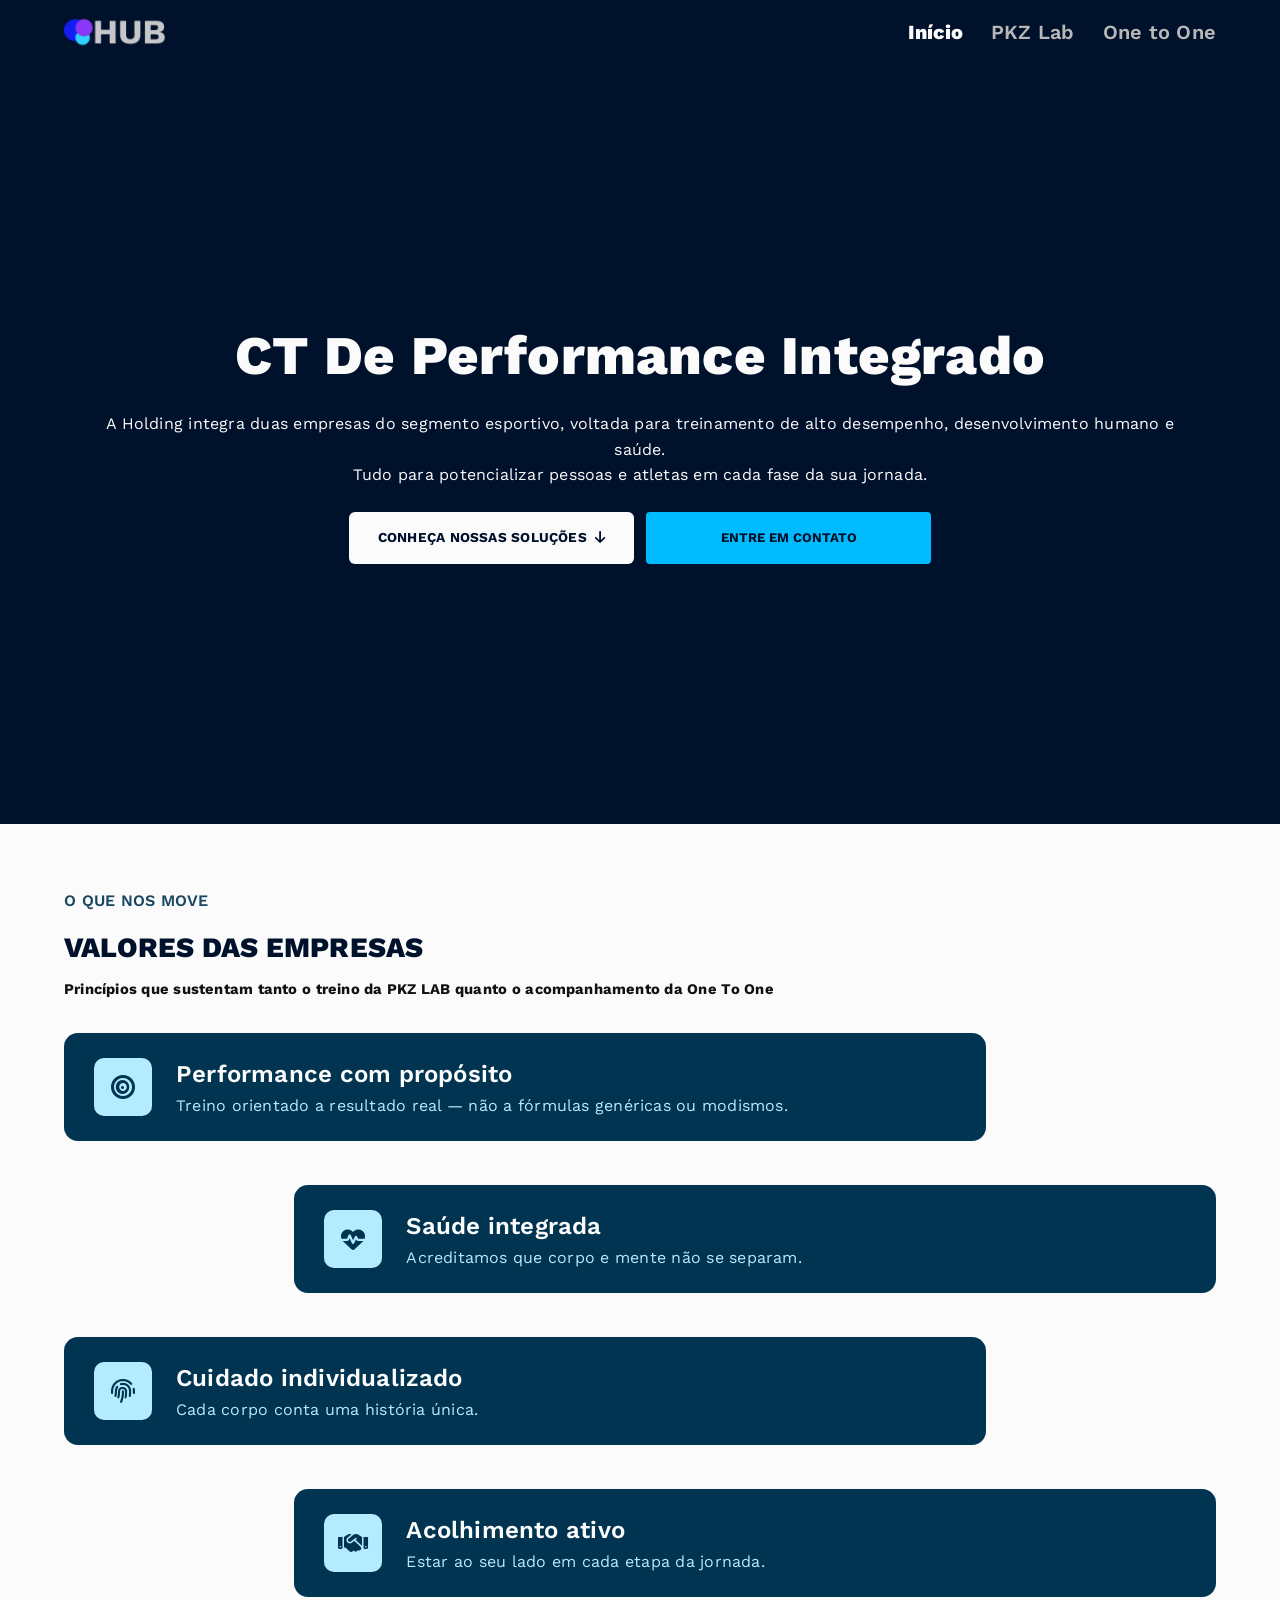
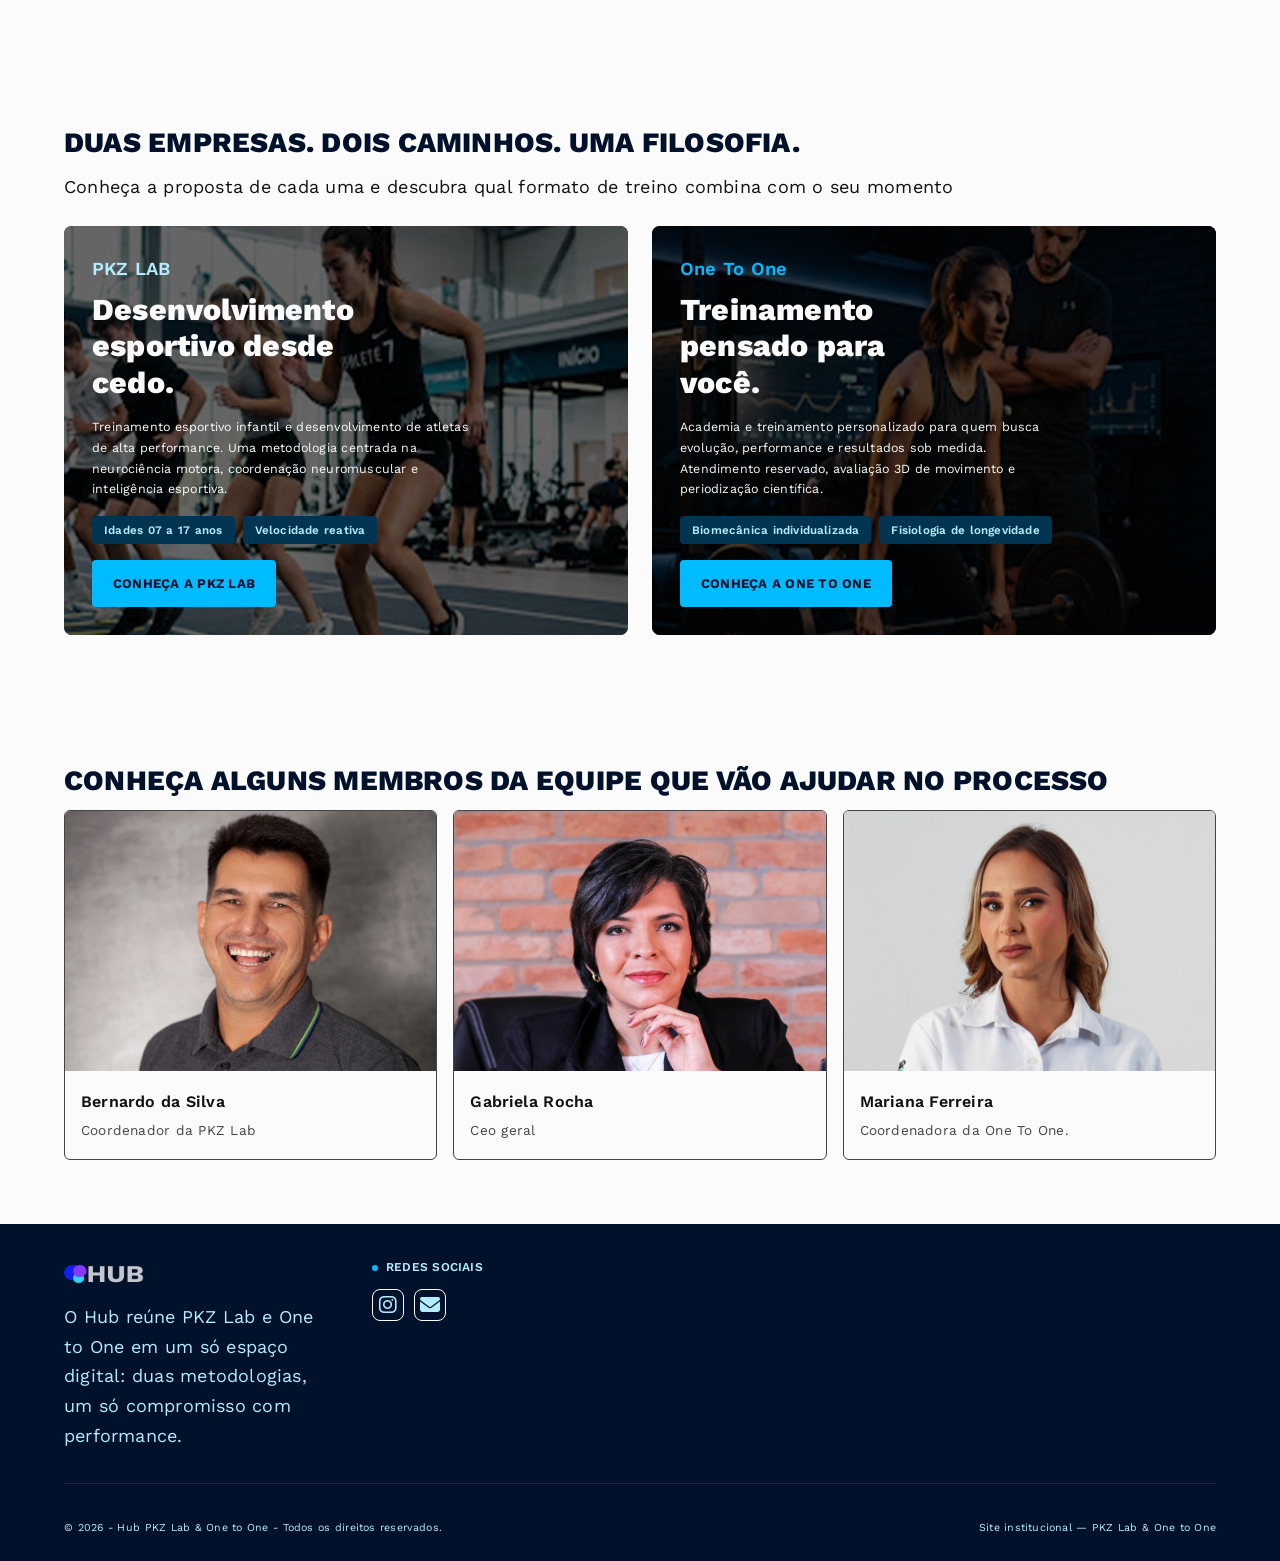
==== commit 1d8a6837: "fix: nome da equipe" ====
--- a/index.html
+++ b/index.html
@@ -81,7 +81,11 @@
 
       <!-- Seção valores -->
 
-      <section class="secao valores" aria-labelledby="titulo-valores">
+      <section
+        id="valores"
+        class="secao valores"
+        aria-labelledby="titulo-valores"
+      >
         <div class="cabecalho">
           <span class="kicker">O que nos move</span>
           <div>
@@ -225,7 +229,7 @@
 
       <!-- Section com as fotos e pequenas informações sobre a equipe -->
 
-      <section class="secao equipe" aria-labelledby="titulo-equipe">
+      <section id="equipe" class="secao equipe" aria-labelledby="titulo-equipe">
         <div class="secao__cabecalho">
           <h2 id="titulo-equipe">
             Conheça alguns membros da equipe que vão ajudar no processo
@@ -241,7 +245,7 @@
                   alt="Foto do membro da equipe PKZ Lab"
                 />
               </figure>
-              <h3>Nome</h3>
+              <h3>Bernardo da Silva</h3>
               <p>Coordenador da PKZ Lab</p>
             </article>
           </li>
@@ -250,7 +254,7 @@
               <figure>
                 <img src="assets/pessoa3.jpg" alt="Foto do CEO geral" />
               </figure>
-              <h3>Nome</h3>
+              <h3>Gabriela Rocha</h3>
               <p>Ceo geral</p>
             </article>
           </li>
@@ -262,7 +266,7 @@
                   alt="Foto do membro da equipe One To One"
                 />
               </figure>
-              <h3>Nome</h3>
+              <h3>Mariana Ferreira</h3>
               <p>Coordenadora da One To One.</p>
             </article>
           </li>
--- a/styles.css
+++ b/styles.css
@@ -457,6 +457,121 @@
   }
 }
 
+/* Submenu das seções (criado pelo JS) */
+.menu__item--sub {
+  display: flex;
+  flex-wrap: wrap;
+  align-items: center;
+  justify-content: space-between;
+}
+
+.menu__item--sub > a {
+  flex: 1;
+}
+
+.submenu-toggle {
+  display: grid;
+  place-items: center;
+  width: 44px;
+  height: 44px;
+  border: 0;
+  background: transparent;
+  color: var(--cor-cinza-100);
+  cursor: pointer;
+}
+
+.submenu-toggle i {
+  transition: transform 0.2s ease;
+}
+
+.submenu-toggle[aria-expanded="true"] i {
+  transform: rotate(180deg);
+}
+
+.submenu-toggle:focus-visible {
+  outline: 3px solid var(--cor-azul-500);
+  outline-offset: -3px;
+}
+
+.submenu {
+  display: none;
+  flex-basis: 100%;
+  flex-direction: column;
+  gap: 0;
+  padding: 0 0 8px 16px;
+}
+
+.submenu-aberto > .submenu {
+  display: flex;
+}
+
+.menu .submenu li + li {
+  border-top: 0;
+}
+
+.menu .submenu a {
+  padding: 8px 0;
+  font-weight: 500;
+  font-size: 0.95rem;
+}
+
+/* cor do submenu igual ao fundo do header de cada página */
+.pkz-corpo,
+.pagina-pkz {
+  --cor-submenu: var(--cor-azul-700);
+}
+
+.pagina-one {
+  --cor-submenu: var(--cor-azul-800);
+}
+
+@media (min-width: 767px) {
+  .submenu-toggle {
+    display: none;
+  }
+
+  .menu__item--sub {
+    position: relative;
+  }
+
+  .submenu {
+    display: flex;
+    position: absolute;
+    top: 100%;
+    left: -16px;
+    min-width: 200px;
+    padding: 12px 16px;
+    border-radius: 0 0 8px 8px;
+    background: var(--cor-submenu, var(--cor-azul-900));
+    box-shadow: 0 12px 16px rgba(0, 0, 0, 0.25);
+    visibility: hidden;
+    opacity: 0;
+    transform: translateY(-6px);
+    transition:
+      opacity 0.2s ease,
+      transform 0.2s ease,
+      visibility 0.2s;
+  }
+
+  /* último link do menu fica na borda: abre para a esquerda */
+  .menu__item--sub:last-child > .submenu {
+    left: auto;
+    right: -16px;
+  }
+
+  .menu__item--sub:hover > .submenu,
+  .menu__item--sub:focus-within > .submenu {
+    visibility: visible;
+    opacity: 1;
+    transform: none;
+  }
+
+  .menu .submenu a {
+    font-size: 1rem;
+    white-space: nowrap;
+  }
+}
+
 .hero {
   position: relative;
   display: flex;
@@ -1572,8 +1687,9 @@
 
 .plano-card__imagem {
   width: 100%;
-  aspect-ratio: 4 / 3;
+  aspect-ratio: 3 / 2;
   object-fit: cover;
+  object-position: center 25%;
 }
 
 .plano-card__badge {
@@ -1671,9 +1787,12 @@
 }
 
 .opiniao-card footer img {
-  width: 40px;
-  height: 40px;
+  flex-shrink: 0;
+  width: 48px;
+  height: 48px;
   border-radius: 50%;
+  object-fit: cover;
+  object-position: center 30%;
   background: var(--cor-azul-700);
 }
 
@@ -1727,6 +1846,12 @@
   font-size: 0.9rem;
 }
 
+.localizacao__dados dt i {
+  width: 24px;
+  font-size: 1.25rem;
+  text-align: center;
+}
+
 .localizacao__dados dd {
   font-size: 0.8rem;
   color: var(--cor-azul-100);
@@ -1784,6 +1909,117 @@
   opacity: 0.9;
 }
 
+/* Perguntas frequentes (PKZ Lab e One To One) */
+.faq {
+  padding: 48px var(--margem);
+}
+
+/* na PKZ a margem de baixo da localização já separa as seções */
+.pkz-corpo .faq {
+  padding-top: 0;
+}
+
+.faq .cabecalho,
+.faq .secao__cabecalho {
+  align-items: center;
+  margin-bottom: 32px;
+  text-align: center;
+}
+
+.pkz-corpo .faq h2 {
+  color: var(--cor-azul-800);
+}
+
+.pagina-one .faq h2 {
+  color: var(--cor-azul-900);
+}
+
+.faq__lista {
+  display: flex;
+  flex-direction: column;
+  gap: 12px;
+  max-width: 800px;
+  margin-inline: auto;
+}
+
+.faq__item {
+  overflow: hidden;
+  border: 1px solid var(--cor-azul-100);
+  border-radius: 12px;
+  background: #fff;
+  transition:
+    border-color 0.2s ease,
+    box-shadow 0.2s ease;
+}
+
+.faq__item[open] {
+  border-color: var(--cor-azul-500);
+  box-shadow: 0 6px 16px rgba(0, 0, 0, 0.08);
+}
+
+.faq__pergunta {
+  display: flex;
+  justify-content: space-between;
+  align-items: center;
+  gap: 16px;
+  padding: 16px 20px;
+  font-weight: 700;
+  color: var(--cor-azul-900);
+  list-style: none;
+  cursor: pointer;
+}
+
+.faq__pergunta::-webkit-details-marker {
+  display: none;
+}
+
+.faq__pergunta::after {
+  content: "+";
+  flex-shrink: 0;
+  font-size: 1.5rem;
+  font-weight: 400;
+  line-height: 1;
+  color: var(--cor-azul-700);
+  transition: transform 0.2s ease;
+}
+
+.faq__item[open] .faq__pergunta::after {
+  transform: rotate(45deg);
+}
+
+.faq__pergunta:focus-visible {
+  outline: 3px solid var(--cor-azul-500);
+  outline-offset: -3px;
+  border-radius: 12px;
+}
+
+.faq__resposta {
+  padding: 0 20px 18px;
+  font-size: 0.9rem;
+  line-height: 1.65;
+}
+
+.faq__resposta a {
+  font-weight: 700;
+  text-decoration: underline;
+  color: var(--cor-azul-700);
+}
+
+@media (min-width: 767px) {
+  .faq {
+    padding-block: 64px;
+  }
+
+  .faq__pergunta {
+    padding: 20px 24px;
+    font-size: 1.05rem;
+  }
+
+  .faq__resposta {
+    padding: 0 24px 20px;
+  }
+}
+
 /* 601px — phablets: opiniões em 2 colunas, sem setas extras */
 @media (min-width: 601px) {
   .opinioes__lista {
@@ -1813,10 +2049,13 @@
 
   .plano-card article {
     grid-template-columns: 1fr 1fr;
-  }
-
+    min-height: 440px;
+  }
+
+  /* a foto acompanha a altura do texto, sem esticar o card */
   .plano-card__imagem {
-    height: 100%;
+    height: 0;
+    min-height: 100%;
     aspect-ratio: auto;
   }
 
